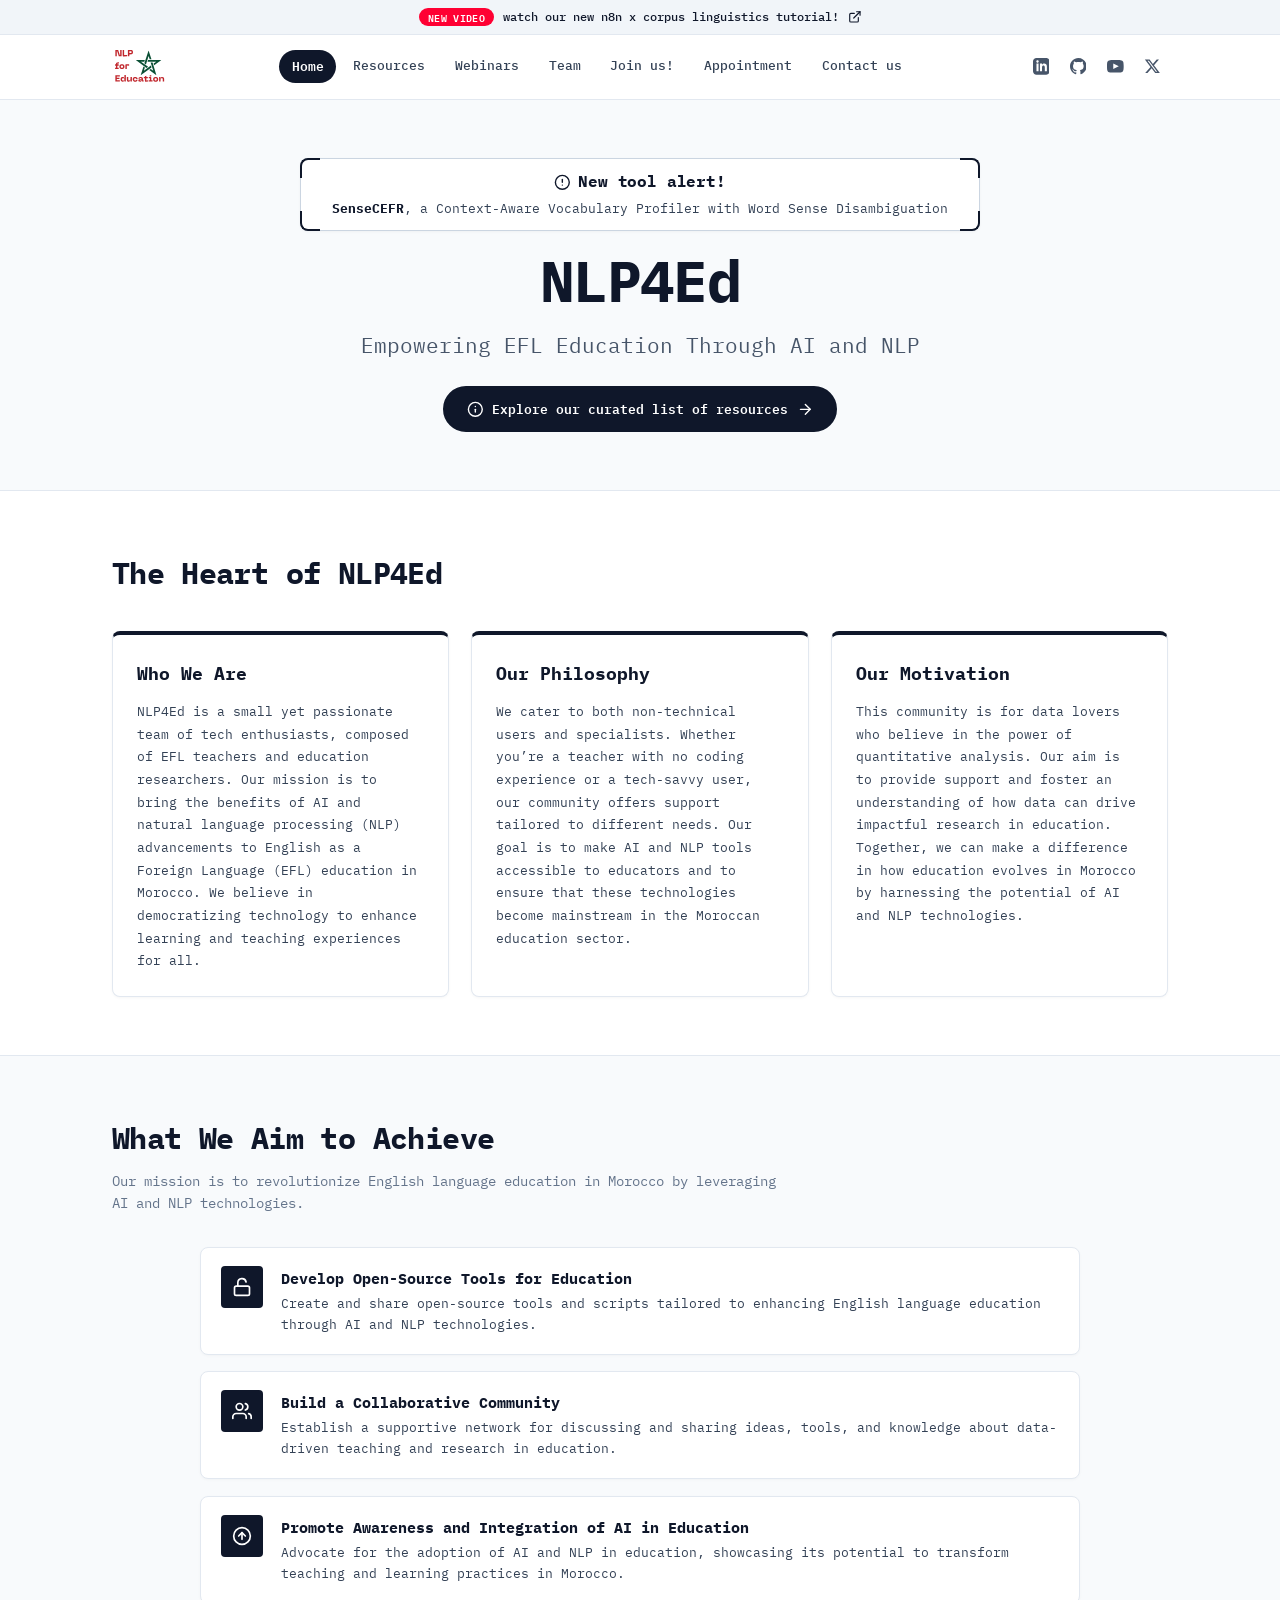
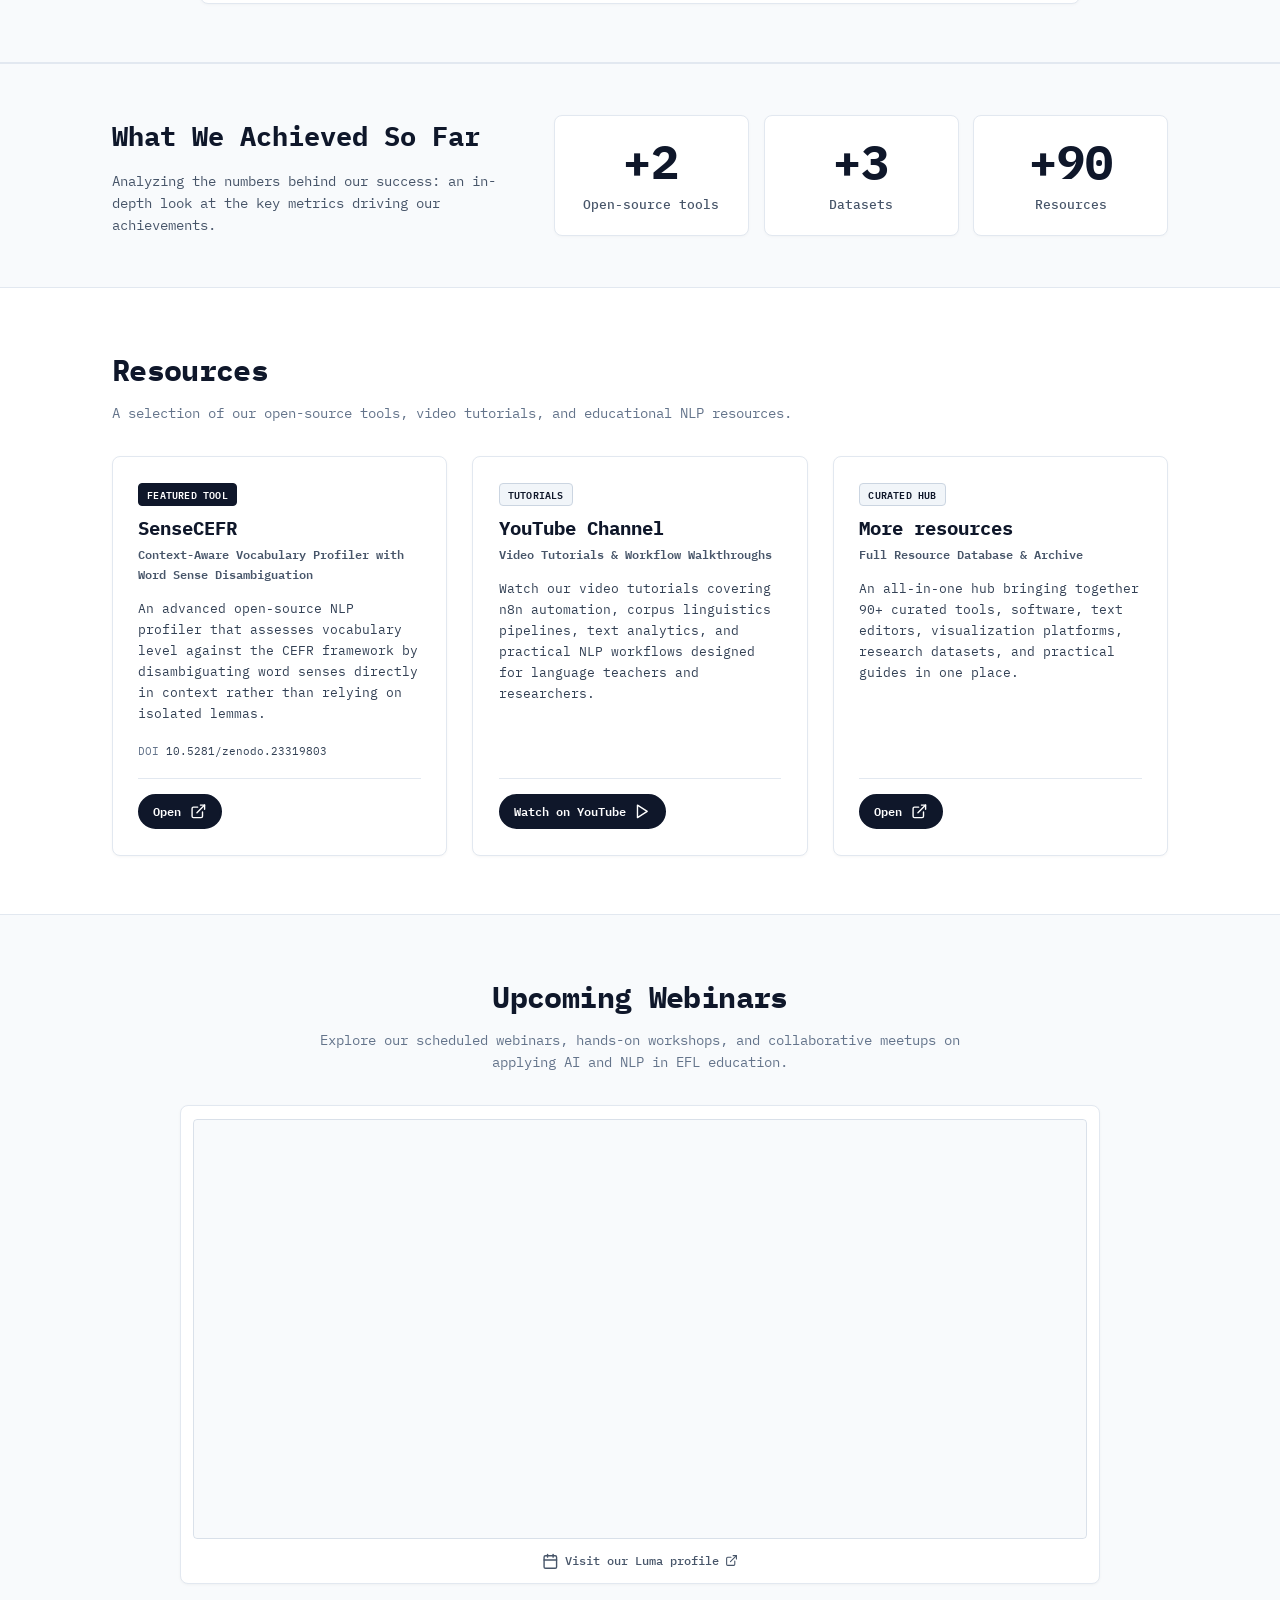
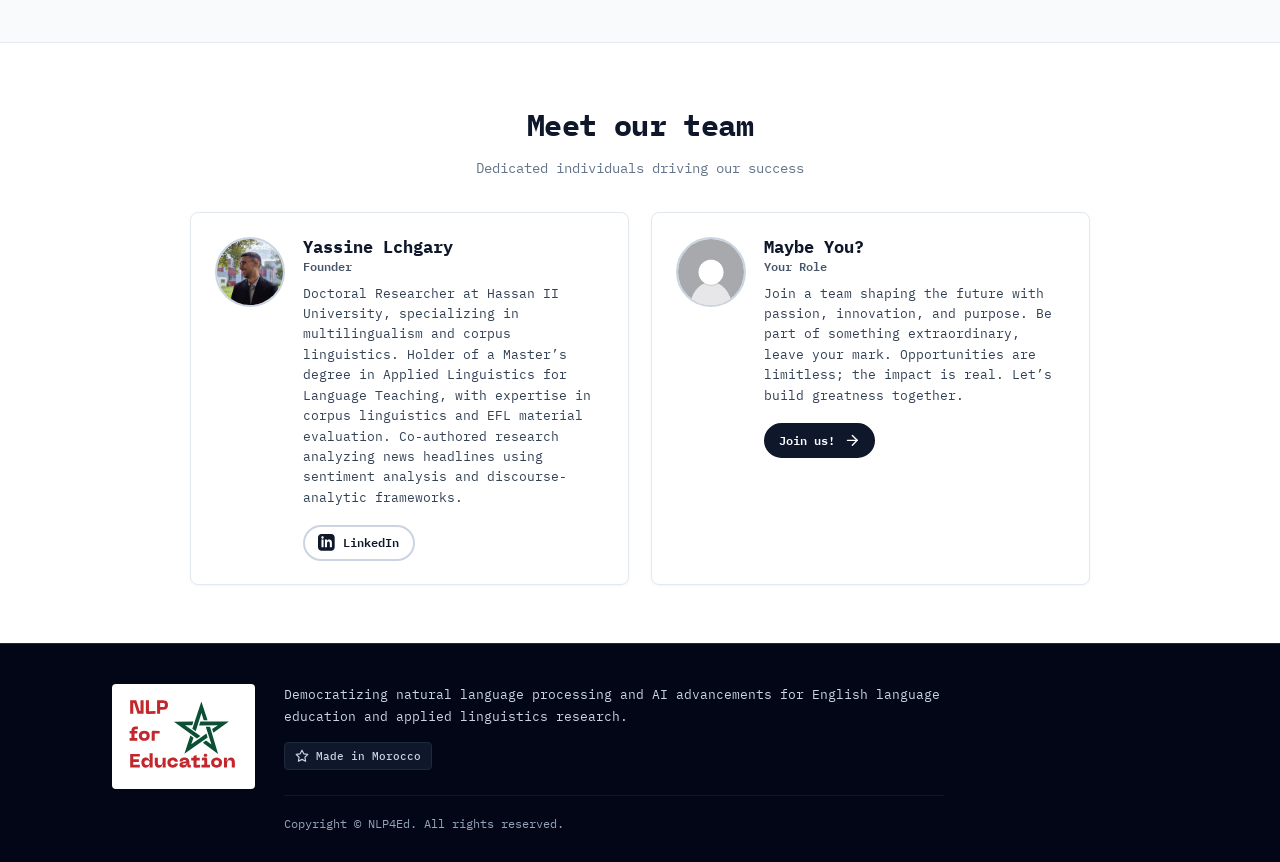
==== index.html @ 318c5c2b "update sensecefr links to custom domain subpath" ====
<!DOCTYPE html>
<html lang="en">
<head>
  <meta charset="UTF-8">
  <meta name="viewport" content="width=device-width, initial-scale=1.0">
  <title>NLP4Ed - Empowering EFL Education Through AI and NLP</title>
  <meta name="description" content="NLP4Ed is a community of tech enthusiasts, EFL teachers, and education researchers bringing AI and NLP advancements to English education in Morocco.">
  <meta name="theme-color" content="#0f2238">

  <!-- og tags -->
  <meta property="og:title" content="NLP4Ed - Empowering EFL Education Through AI and NLP">
  <meta property="og:description" content="Democratizing AI and Natural Language Processing tools for EFL teachers and researchers in Morocco.">
  <meta property="og:type" content="website">
  <meta property="og:image" content="./img/nlp4ed_logo.svg">

  <link rel="icon" type="image/svg+xml" href="./img/nlp4ed_logo.svg">

  <!-- google font: ibm plex mono -->
  <link rel="preconnect" href="https://fonts.googleapis.com">
  <link rel="preconnect" href="https://fonts.gstatic.com" crossorigin>
  <link href="https://fonts.googleapis.com/css2?family=IBM+Plex+Mono:ital,wght@0,300;0,400;0,500;0,600;0,700;1,400;1,700&display=swap" rel="stylesheet">

  <link rel="stylesheet" href="./css/style.css">
</head>
<body>
  <!-- a11y skip link -->
  <a href="#main-content" class="skip-link">Skip to main content</a>

  <!-- top announcement bar -->
  <div id="announcement-banner-container">
    <aside class="announcement-bar" role="region" aria-label="Announcement">
      <div class="container announcement-inner">
        <a href="https://youtu.be/QWANnIgvU74" target="_blank" rel="noopener noreferrer" class="announcement-link">
          <span class="announcement-badge">New Video</span>
          <span>watch our new n8n x corpus linguistics tutorial!</span>
          <svg class="icon announcement-arrow" viewBox="0 0 24 24"><path d="M18 13v6a2 2 0 0 1-2 2H5a2 2 0 0 1-2-2V8a2 2 0 0 1 2-2h6"></path><polyline points="15 3 21 3 21 9"></polyline><line x1="10" y1="14" x2="21" y2="3"></line></svg>
        </a>
      </div>
    </aside>
  </div>

  <!-- navbar -->
  <header class="site-header">
    <div class="container nav-container">
      <a href="#home" class="brand-logo-link" aria-label="NLP4Ed Home">
        <img src="./img/nlp4ed_logo.svg" alt="NLP4Ed Logo" class="brand-logo-img">
      </a>

      <nav aria-label="Main Navigation">
        <ul class="nav-menu">
          <li><a href="#home" class="nav-link active">Home</a></li>
          <li><a href="#resources" class="nav-link">Resources</a></li>
          <li><a href="#webinars" class="nav-link">Webinars</a></li>
          <li><a href="#team" class="nav-link">Team</a></li>
          <li><a href="https://docs.google.com/forms/d/e/1FAIpQLScu2uESxDQe7Fn1Zjr99BI6D62kpIkKspIYXyHVkbW103mKhg/viewform" target="_blank" rel="noopener noreferrer" class="nav-link">Join us!</a></li>
          <li><a href="https://calendly.com/yassine_l/nlp4ed" target="_blank" rel="noopener noreferrer" class="nav-link">Appointment</a></li>
          <li><a href="mailto:nlp4ed@gmail.com" class="nav-link">Contact us</a></li>
        </ul>
      </nav>

      <div class="nav-actions">
        <div class="social-links" aria-label="Social Profiles">
          <a href="https://www.linkedin.com/company/nlp4ed/" target="_blank" rel="noopener noreferrer" class="social-icon-btn" aria-label="LinkedIn">
            <svg class="icon icon-filled" viewBox="0 0 24 24"><path d="M19 0h-14c-2.761 0-5 2.239-5 5v14c0 2.761 2.239 5 5 5h14c2.762 0 5-2.239 5-5v-14c0-2.761-2.238-5-5-5zm-11 19h-3v-11h3v11zm-1.5-12.268c-.966 0-1.75-.79-1.75-1.764s.784-1.764 1.75-1.764 1.75.79 1.75 1.764-.783 1.764-1.75 1.764zm13.5 12.268h-3v-5.604c0-3.368-4-3.113-4 0v5.604h-3v-11h3v1.765c1.396-2.586 7-2.777 7 2.476v6.759z"/></svg>
          </a>
          <a href="https://github.com/NLP4Ed" target="_blank" rel="noopener noreferrer" class="social-icon-btn" aria-label="GitHub">
            <svg class="icon icon-filled" viewBox="0 0 24 24"><path d="M12 0c-6.626 0-12 5.373-12 12 0 5.302 3.438 9.8 8.207 11.387.599.111.793-.261.793-.577v-2.234c-3.338.726-4.033-1.416-4.033-1.416-.546-1.387-1.333-1.756-1.333-1.756-1.089-.745.083-.729.083-.729 1.205.084 1.839 1.237 1.839 1.237 1.07 1.834 2.807 1.304 3.492.997.107-.775.418-1.305.762-1.604-2.665-.305-5.467-1.334-5.467-5.931 0-1.311.469-2.381 1.236-3.221-.124-.303-.535-1.524.117-3.176 0 0 1.008-.322 3.301 1.23.957-.266 1.983-.399 3.003-.404 1.02.005 2.047.138 3.006.404 2.291-1.552 3.297-1.23 3.297-1.23.653 1.653.242 2.874.118 3.176.77.84 1.235 1.911 1.235 3.221 0 4.609-2.807 5.624-5.479 5.921.43.372.823 1.102.823 2.222v3.293c0 .319.192.694.801.576 4.765-1.589 8.199-6.086 8.199-11.386 0-6.627-5.373-12-12-12z"/></svg>
          </a>
          <a href="https://www.youtube.com/@NLP4Ed" target="_blank" rel="noopener noreferrer" class="social-icon-btn" aria-label="YouTube">
            <svg class="icon icon-filled" viewBox="0 0 24 24"><path d="M19.615 3.184c-3.604-.246-11.631-.245-15.23 0-3.897.266-4.356 2.62-4.385 8.816.029 6.185.484 8.549 4.385 8.816 3.6.245 11.626.246 15.23 0 3.897-.266 4.356-2.62 4.385-8.816-.029-6.185-.484-8.549-4.385-8.816zm-10.615 12.816v-8l8 3.993-8 4.007z"/></svg>
          </a>
          <a href="https://x.com/NLP4Ed" target="_blank" rel="noopener noreferrer" class="social-icon-btn" aria-label="X (Twitter)">
            <svg class="icon icon-filled" viewBox="0 0 24 24"><path d="M18.244 2.25h3.308l-7.227 8.26 8.502 11.24H16.17l-5.214-6.817L4.99 21.75H1.68l7.73-8.835L1.254 2.25H8.08l4.713 6.231zm-1.161 17.52h1.833L7.084 4.126H5.117z"/></svg>
          </a>
        </div>

        <button type="button" class="mobile-toggle" aria-expanded="false" aria-label="Toggle navigation menu">
          <svg class="icon" viewBox="0 0 24 24"><line x1="3" y1="12" x2="21" y2="12"></line><line x1="3" y1="6" x2="21" y2="6"></line><line x1="3" y1="18" x2="21" y2="18"></line></svg>
        </button>
      </div>
    </div>
  </header>

  <!-- main page -->
  <main id="main-content">
    <!-- hero section -->
    <section id="home" class="hero-section">
      <div class="container hero-content">
        <a href="https://nlp4ed.com/SenseCEFR/" target="_blank" rel="noopener noreferrer" class="hero-alert">
          <span class="hero-alert-corner corner-tl" aria-hidden="true"></span>
          <span class="hero-alert-corner corner-tr" aria-hidden="true"></span>
          <span class="hero-alert-corner corner-bl" aria-hidden="true"></span>
          <span class="hero-alert-corner corner-br" aria-hidden="true"></span>
          <div class="hero-alert-title">
            <svg class="icon" viewBox="0 0 24 24"><circle cx="12" cy="12" r="10"></circle><line x1="12" y1="8" x2="12" y2="12"></line><line x1="12" y1="16" x2="12.01" y2="16"></line></svg>
            New tool alert!
          </div>
          <p class="hero-alert-desc">
            <span class="hero-alert-link">SenseCEFR</span>, a Context-Aware Vocabulary Profiler with Word Sense Disambiguation
          </p>
        </a>

        <h1 class="hero-title">
          NLP4Ed
        </h1>
        <p class="hero-subtitle">
          Empowering EFL Education Through AI and NLP
        </p>

        <div class="hero-cta-group">
          <a href="https://nlp4ed.notion.site/" target="_blank" rel="noopener noreferrer" class="btn btn-primary hero-btn">
            <svg class="icon btn-icon" viewBox="0 0 24 24"><circle cx="12" cy="12" r="10"></circle><line x1="12" y1="16" x2="12" y2="12"></line><line x1="12" y1="8" x2="12.01" y2="8"></line></svg>
            <span class="btn-text">Explore our curated list of resources</span>
            <svg class="icon btn-icon" viewBox="0 0 24 24"><line x1="5" y1="12" x2="19" y2="12"></line><polyline points="12 5 19 12 12 19"></polyline></svg>
          </a>
        </div>
      </div>
    </section>

    <!-- the heart of nlp4ed -->
    <section class="section">
      <div class="container">
        <header class="section-header">
          <h2 class="section-title">The Heart of NLP4Ed</h2>
        </header>

        <div class="grid-three">
          <article class="heart-card">
            <h3 class="heart-card-title">
              <span class="accent-word">Who</span> We Are
            </h3>
            <p class="heart-card-text">
              NLP4Ed is a small yet passionate team of tech enthusiasts, composed of EFL teachers and education researchers. Our mission is to bring the benefits of AI and natural language processing (NLP) advancements to English as a Foreign Language (EFL) education in Morocco. We believe in democratizing technology to enhance learning and teaching experiences for all.
            </p>
          </article>

          <article class="heart-card">
            <h3 class="heart-card-title">
              <span class="accent-word">Our</span> Philosophy
            </h3>
            <p class="heart-card-text">
              We cater to both non-technical users and specialists. Whether you’re a teacher with no coding experience or a tech-savvy user, our community offers support tailored to different needs. Our goal is to make AI and NLP tools accessible to educators and to ensure that these technologies become mainstream in the Moroccan education sector.
            </p>
          </article>

          <article class="heart-card">
            <h3 class="heart-card-title">
              <span class="accent-word">Our</span> Motivation
            </h3>
            <p class="heart-card-text">
              This community is for data lovers who believe in the power of quantitative analysis. Our aim is to provide support and foster an understanding of how data can drive impactful research in education. Together, we can make a difference in how education evolves in Morocco by harnessing the potential of AI and NLP technologies.
            </p>
          </article>
        </div>
      </div>
    </section>

    <!-- mission pillars -->
    <section class="section section-alt">
      <div class="container">
        <header class="section-header">
          <h2 class="section-title">
            <span class="accent-word">What</span> We Aim to Achieve
          </h2>
          <p class="section-subtitle">
            Our mission is to revolutionize English language education in Morocco by leveraging AI and NLP technologies.
          </p>
        </header>

        <div class="aim-list">
          <div class="aim-item">
            <div class="aim-icon-box" aria-hidden="true">
              <svg viewBox="0 0 24 24" fill="none" stroke="currentColor" stroke-width="2" stroke-linecap="round" stroke-linejoin="round">
                <rect x="3" y="11" width="18" height="11" rx="2" ry="2"></rect>
                <path d="M7 11V7a5 5 0 0 1 9.9-1"></path>
              </svg>
            </div>
            <div class="aim-content">
              <h3 class="aim-title">Develop Open-Source Tools for Education</h3>
              <p class="aim-desc">
                Create and share open-source tools and scripts tailored to enhancing English language education through AI and NLP technologies.
              </p>
            </div>
          </div>

          <div class="aim-item">
            <div class="aim-icon-box" aria-hidden="true">
              <svg viewBox="0 0 24 24" fill="none" stroke="currentColor" stroke-width="2" stroke-linecap="round" stroke-linejoin="round">
                <path d="M17 21v-2a4 4 0 0 0-4-4H5a4 4 0 0 0-4 4v2"></path>
                <circle cx="9" cy="7" r="4"></circle>
                <path d="M23 21v-2a4 4 0 0 0-3-3.87"></path>
                <path d="M16 3.13a4 4 0 0 1 0 7.75"></path>
              </svg>
            </div>
            <div class="aim-content">
              <h3 class="aim-title">Build a Collaborative Community</h3>
              <p class="aim-desc">
                Establish a supportive network for discussing and sharing ideas, tools, and knowledge about data-driven teaching and research in education.
              </p>
            </div>
          </div>

          <div class="aim-item">
            <div class="aim-icon-box" aria-hidden="true">
              <svg viewBox="0 0 24 24" fill="none" stroke="currentColor" stroke-width="2" stroke-linecap="round" stroke-linejoin="round">
                <circle cx="12" cy="12" r="10"></circle>
                <polyline points="16 12 12 8 8 12"></polyline>
                <line x1="12" y1="16" x2="12" y2="8"></line>
              </svg>
            </div>
            <div class="aim-content">
              <h3 class="aim-title">Promote Awareness and Integration of AI in Education</h3>
              <p class="aim-desc">
                Advocate for the adoption of AI and NLP in education, showcasing its potential to transform teaching and learning practices in Morocco.
              </p>
            </div>
          </div>
        </div>
      </div>
    </section>

    <!-- stats counters -->
    <section class="stats-section">
      <div class="container">
        <div class="stats-layout">
          <div>
            <h2 class="stats-intro-title">
              <span class="accent-word">What</span> We Achieved So Far
            </h2>
            <p class="stats-intro-desc">
              Analyzing the numbers behind our success: an in-depth look at the key metrics driving our achievements.
            </p>
          </div>

          <div class="stats-grid">
            <a href="https://nlp4ed.notion.site/" target="_blank" rel="noopener noreferrer" class="stat-box">
              <div class="stat-number">+2</div>
              <div class="stat-label">Open-source tools</div>
            </a>
            <a href="https://nlp4ed.notion.site/" target="_blank" rel="noopener noreferrer" class="stat-box">
              <div class="stat-number">+3</div>
              <div class="stat-label">Datasets</div>
            </a>
            <a href="https://nlp4ed.notion.site/" target="_blank" rel="noopener noreferrer" class="stat-box">
              <div class="stat-number">+90</div>
              <div class="stat-label">Resources</div>
            </a>
          </div>
        </div>
      </div>
    </section>

    <!-- resources section -->
    <section id="resources" class="section">
      <div class="container">
        <header class="section-header">
          <h2 class="section-title">
            <span class="accent-word">Resources</span>
          </h2>
          <p class="section-subtitle">
            A selection of our open-source tools, video tutorials, and educational NLP resources.
          </p>
        </header>

        <div class="resources-grid">
          <!-- sensecefr tool card -->
          <article class="resource-card">
            <div class="resource-card-header">
              <span class="resource-badge resource-badge-featured">Featured Tool</span>
              <h3 class="resource-title">SenseCEFR</h3>
              <p class="resource-tagline">Context-Aware Vocabulary Profiler with Word Sense Disambiguation</p>
            </div>
            <p class="resource-desc">
              An advanced open-source NLP profiler that assesses vocabulary level against the CEFR framework by disambiguating word senses directly in context rather than relying on isolated lemmas.
            </p>
            <div class="resource-doi">
              DOI <a href="https://doi.org/10.5281/zenodo.23319803" target="_blank" rel="noopener noreferrer">10.5281/zenodo.23319803</a>
            </div>
            <div class="resource-actions">
              <a href="https://nlp4ed.com/SenseCEFR/" target="_blank" rel="noopener noreferrer" class="btn btn-sm btn-solid-neutral">
                Open
                <svg class="icon" viewBox="0 0 24 24"><path d="M18 13v6a2 2 0 0 1-2 2H5a2 2 0 0 1-2-2V8a2 2 0 0 1 2-2h6"></path><polyline points="15 3 21 3 21 9"></polyline><line x1="10" y1="14" x2="21" y2="3"></line></svg>
              </a>
            </div>
          </article>

          <!-- youtube channel card -->
          <article class="resource-card">
            <div class="resource-card-header">
              <span class="resource-badge">Tutorials</span>
              <h3 class="resource-title">YouTube Channel</h3>
              <p class="resource-tagline">Video Tutorials & Workflow Walkthroughs</p>
            </div>
            <p class="resource-desc">
              Watch our video tutorials covering n8n automation, corpus linguistics pipelines, text analytics, and practical NLP workflows designed for language teachers and researchers.
            </p>
            <div class="resource-actions">
              <a href="https://www.youtube.com/@NLP4Ed" target="_blank" rel="noopener noreferrer" class="btn btn-sm btn-solid-neutral">
                Watch on YouTube
                <svg class="icon" viewBox="0 0 24 24"><polygon points="5 3 19 12 5 21 5 3"></polygon></svg>
              </a>
            </div>
          </article>

          <!-- curated notion hub card -->
          <article class="resource-card">
            <div class="resource-card-header">
              <span class="resource-badge">Curated Hub</span>
              <h3 class="resource-title">More resources</h3>
              <p class="resource-tagline">Full Resource Database & Archive</p>
            </div>
            <p class="resource-desc">
              An all-in-one hub bringing together 90+ curated tools, software, text editors, visualization platforms, research datasets, and practical guides in one place.
            </p>
            <div class="resource-actions">
              <a href="https://nlp4ed.notion.site/" target="_blank" rel="noopener noreferrer" class="btn btn-sm btn-solid-neutral">
                Open
                <svg class="icon" viewBox="0 0 24 24"><path d="M18 13v6a2 2 0 0 1-2 2H5a2 2 0 0 1-2-2V8a2 2 0 0 1 2-2h6"></path><polyline points="15 3 21 3 21 9"></polyline><line x1="10" y1="14" x2="21" y2="3"></line></svg>
              </a>
            </div>
          </article>
        </div>
      </div>
    </section>

    <!-- luma events embed -->
    <section id="webinars" class="section section-alt">
      <div class="container">
        <header class="section-header text-center">
          <h2 class="section-title">
            <span class="accent-word">Upcoming</span> Webinars
          </h2>
          <p class="section-subtitle">
            Explore our scheduled webinars, hands-on workshops, and collaborative meetups on applying AI and NLP in EFL education.
          </p>
        </header>

        <div class="webinar-wrapper">
          <div class="webinar-iframe-container">
            <iframe 
              src="https://luma.com/embed/calendar/cal-JiwVdjbpsJkcjCV/events?lt=light" 
              width="1000" 
              height="450" 
              frameborder="0" 
              style="border: 1px solid #bfcbda88; border-radius: 4px;" 
              allowfullscreen="" 
              aria-hidden="false" 
              tabindex="0"
              title="NLP4Ed Upcoming Webinars Calendar">
            </iframe>
          </div>
          <div class="webinar-footer-note">
            <a href="https://luma.com/user/nlp4ed" target="_blank" rel="noopener noreferrer" class="webinar-profile-link">
              <svg class="icon" viewBox="0 0 24 24"><rect x="3" y="4" width="18" height="18" rx="2" ry="2"></rect><line x1="16" y1="2" x2="16" y2="6"></line><line x1="8" y1="2" x2="8" y2="6"></line><line x1="3" y1="10" x2="21" y2="10"></line></svg>
              <span>Visit our Luma profile</span>
              <svg class="icon icon-sm" viewBox="0 0 24 24"><path d="M18 13v6a2 2 0 0 1-2 2H5a2 2 0 0 1-2-2V8a2 2 0 0 1 2-2h6"></path><polyline points="15 3 21 3 21 9"></polyline><line x1="10" y1="14" x2="21" y2="3"></line></svg>
            </a>
          </div>
        </div>
      </div>
    </section>

    <!-- team section -->
    <section id="team" class="section">
      <div class="container">
        <header class="section-header text-center">
          <h2 class="section-title">
            <span class="accent-word">Meet</span> our team
          </h2>
          <p class="section-subtitle">
            Dedicated individuals driving our success
          </p>
        </header>

        <div class="team-grid">
          <article class="team-card">
            <div class="team-avatar-wrapper">
              <img src="./img/team/yassine-lchgary.png" alt="Yassine Lchgary" class="team-avatar">
            </div>
            <div class="team-info">
              <h3 class="team-name">Yassine Lchgary</h3>
              <p class="team-role">Founder</p>
              <p class="team-bio">
                Doctoral Researcher at Hassan II University, specializing in multilingualism and corpus linguistics. Holder of a Master’s degree in Applied Linguistics for Language Teaching, with expertise in corpus linguistics and EFL material evaluation. Co-authored research analyzing news headlines using sentiment analysis and discourse-analytic frameworks.
              </p>
              <a href="https://www.linkedin.com/in/yassine-lchgary/" target="_blank" rel="noopener noreferrer" class="btn btn-outline-neutral btn-sm">
                <svg class="icon icon-filled" viewBox="0 0 24 24"><path d="M19 0h-14c-2.761 0-5 2.239-5 5v14c0 2.761 2.239 5 5 5h14c2.762 0 5-2.239 5-5v-14c0-2.761-2.238-5-5-5zm-11 19h-3v-11h3v11zm-1.5-12.268c-.966 0-1.75-.79-1.75-1.764s.784-1.764 1.75-1.764 1.75.79 1.75 1.764-.783 1.764-1.75 1.764zm13.5 12.268h-3v-5.604c0-3.368-4-3.113-4 0v5.604h-3v-11h3v1.765c1.396-2.586 7-2.777 7 2.476v6.759z"/></svg>
                LinkedIn
              </a>
            </div>
          </article>

          <article class="team-card">
            <div class="team-avatar-wrapper">
              <img src="./img/team/placeholder-avatar.png" alt="Maybe You? Avatar" class="team-avatar">
            </div>
            <div class="team-info">
              <h3 class="team-name">Maybe You?</h3>
              <p class="team-role">Your Role</p>
              <p class="team-bio">
                Join a team shaping the future with passion, innovation, and purpose. Be part of something extraordinary, leave your mark. Opportunities are limitless; the impact is real. Let’s build greatness together.
              </p>
              <a href="https://docs.google.com/forms/d/e/1FAIpQLScu2uESxDQe7Fn1Zjr99BI6D62kpIkKspIYXyHVkbW103mKhg/viewform" target="_blank" rel="noopener noreferrer" class="btn btn-solid-neutral btn-sm">
                Join us!
                <svg class="icon" viewBox="0 0 24 24"><line x1="5" y1="12" x2="19" y2="12"></line><polyline points="12 5 19 12 12 19"></polyline></svg>
              </a>
            </div>
          </article>
        </div>
      </div>
    </section>
  </main>

  <!-- footer -->
  <footer class="site-footer">
    <div class="container">
      <div class="footer-layout">
        <div class="footer-logo-col">
          <a href="#home" class="footer-logo-link" aria-label="NLP4Ed Home">
            <img src="./img/nlp4ed_logo.svg" alt="NLP4Ed Logo" class="footer-logo-img">
          </a>
        </div>

        <div class="footer-main-col">
          <p class="footer-tagline">
            Democratizing natural language processing and AI advancements for English language education and applied linguistics research.
          </p>

          <div class="country-badge">
            <svg class="icon" style="width: 14px; height: 14px;" viewBox="0 0 24 24"><polygon points="12 2 15.09 8.26 22 9.27 17 14.14 18.18 21.02 12 17.77 5.82 21.02 7 14.14 2 9.27 8.91 8.26 12 2"></polygon></svg>
            <span>Made in Morocco</span>
          </div>

          <div class="footer-divider"></div>

          <div class="footer-copyright">
            Copyright &copy; NLP4Ed. All rights reserved.
          </div>
        </div>
      </div>
    </div>
  </footer>

  <script src="./js/config.js"></script>
  <script src="./js/main.js"></script>
</body>
</html>
---- css/style.css ----
/*
 * stylesheet: nlp4ed portal
 * palette: clean slate mono
 */

:root {
  /* slate neutrals */
  --slate-950: #020617;
  --slate-900: #0f172a;
  --slate-800: #1e293b;
  --slate-700: #334155;
  --slate-600: #475569;
  --slate-500: #64748b;
  --slate-400: #94a3b8;
  --slate-300: #cbd5e1;
  --slate-200: #e2e8f0;
  --slate-100: #f1f5f9;
  --slate-50:  #f8fafc;

  /* semantic tokens */
  --color-primary: #0f172a;
  --color-primary-dark: #020617;
  --color-primary-hover: #1e293b;
  --color-accent: #0f172a;
  --color-accent-word: #0f172a;
  --color-accent-underline: #64748b;

  /* surface & text */
  --color-bg: #ffffff;
  --color-surface: #f8fafc;
  --color-surface-card: #ffffff;
  --color-border: #e2e8f0;
  --color-border-card: #e2e8f0;
  --color-text: #0f172a;
  --color-text-body: #334155;
  --color-text-muted: #64748b;
  --color-white: #ffffff;

  /* typography */
  --font-mono: 'IBM Plex Mono', 'SFMono-Regular', Consolas, 'Liberation Mono', Menlo, Courier, monospace;

  /* dimensions */
  --container-max: 1100px;
  --nav-height: 64px;
  --radius-sm: 4px;
  --radius-md: 8px;
  --radius-lg: 12px;
  --radius-full: 9999px;

  /* transitions */
  --transition-fast: 150ms ease;
  --transition-base: 250ms ease;
}

/* reset */
*, *::before, *::after {
  box-sizing: border-box;
  margin: 0;
  padding: 0;
}

html {
  font-size: 14.5px;
  scroll-behavior: smooth;
  scroll-padding-top: calc(var(--nav-height) + 30px);
}

body {
  font-family: var(--font-mono);
  background-color: var(--color-bg);
  color: var(--color-text-body);
  line-height: 1.6;
  font-size: 0.95rem;
  -webkit-font-smoothing: antialiased;
  -moz-osx-font-smoothing: grayscale;
}

img, svg {
  display: block;
  max-width: 100%;
}

a {
  color: var(--slate-900);
  text-decoration: none;
  transition: color var(--transition-fast);
}

a:hover {
  color: var(--slate-600);
  text-decoration: none;
}

button {
  font-family: inherit;
  cursor: pointer;
  border: none;
  background: none;
}

/* a11y skip link */
.skip-link {
  position: absolute;
  top: -100px;
  left: 1rem;
  background: var(--slate-900);
  color: var(--color-white);
  padding: 0.75rem 1.25rem;
  z-index: 9999;
  border-radius: var(--radius-sm);
  transition: top var(--transition-fast);
  font-weight: 600;
}

.skip-link:focus {
  top: 1rem;
}

:focus-visible {
  outline: 2px solid var(--slate-900);
  outline-offset: 3px;
}

/* layout container */
.container {
  width: 100%;
  max-width: var(--container-max);
  margin-left: auto;
  margin-right: auto;
  padding-left: 1.5rem;
  padding-right: 1.5rem;
}

/* bold accent on first words */
.accent-word {
  color: var(--slate-900);
  text-decoration: none;
  display: inline-block;
}

/* svg icon primitives */
.icon {
  width: 1.15rem;
  height: 1.15rem;
  fill: none;
  stroke: currentColor;
  stroke-width: 2;
  stroke-linecap: round;
  stroke-linejoin: round;
  flex-shrink: 0;
  display: inline-block;
  vertical-align: middle;
}

.icon-filled {
  fill: currentColor;
  stroke: none;
}

/* top announcement bar */
.announcement-bar {
  background-color: var(--slate-100);
  color: var(--slate-900);
  padding: 0.5rem 1rem;
  font-size: 0.82rem;
  border-bottom: 1px solid var(--slate-200);
  position: relative;
  z-index: 100;
}

.announcement-inner {
  display: flex;
  align-items: center;
  justify-content: center;
  gap: 0.75rem;
  text-align: center;
  flex-wrap: wrap;
}

.announcement-badge {
  background-color: #FF0033;
  color: var(--color-white);
  padding: 0.2rem 0.65rem;
  border-radius: var(--radius-full);
  font-size: 0.72rem;
  font-weight: 600;
  letter-spacing: 0.03em;
  text-transform: uppercase;
  display: inline-flex;
  align-items: center;
  justify-content: center;
  line-height: 1.2;
  vertical-align: middle;
}

.announcement-link {
  color: var(--slate-900);
  text-decoration: none;
  font-weight: 500;
  display: inline-flex;
  align-items: center;
  gap: 0.6rem;
  transition: color var(--transition-fast);
}

.announcement-link:hover {
  color: var(--slate-600);
  text-decoration: none;
}

.announcement-arrow {
  width: 0.95rem;
  height: 0.95rem;
  stroke: currentColor;
  transition: transform var(--transition-fast);
}

.announcement-link:hover .announcement-arrow {
  transform: translateX(2px);
}

/* navbar */
.site-header {
  background-color: var(--color-white);
  border-bottom: 1px solid var(--color-border);
  position: sticky;
  top: 0;
  z-index: 90;
}

.nav-container {
  display: flex;
  align-items: center;
  justify-content: space-between;
  height: var(--nav-height);
  gap: 1.5rem;
}

.brand-logo-link {
  display: flex;
  align-items: center;
  text-decoration: none;
}

.brand-logo-img {
  height: 42px;
  width: auto;
  object-fit: contain;
}

.nav-menu {
  display: flex;
  align-items: center;
  list-style: none;
  gap: 0.35rem;
}

.nav-link {
  display: inline-block;
  padding: 0.45rem 0.85rem;
  color: var(--color-text-body);
  font-weight: 500;
  font-size: 0.88rem;
  border-radius: var(--radius-full);
  transition: all var(--transition-fast);
  white-space: nowrap;
}

.nav-link:hover {
  color: var(--slate-900);
  background-color: var(--slate-100);
}

.nav-link.active {
  background-color: var(--slate-900);
  color: var(--color-white);
  font-weight: 600;
}

.nav-actions {
  display: flex;
  align-items: center;
  gap: 0.65rem;
}

.social-links {
  display: flex;
  align-items: center;
  gap: 0.35rem;
}

.social-icon-btn {
  display: inline-flex;
  align-items: center;
  justify-content: center;
  width: 32px;
  height: 32px;
  border-radius: var(--radius-full);
  color: var(--slate-600);
  background-color: transparent;
  transition: all var(--transition-fast);
}

.social-icon-btn:hover {
  color: var(--slate-950);
  background-color: var(--slate-100);
}

.mobile-toggle {
  display: none;
  padding: 0.5rem;
  border-radius: var(--radius-sm);
  color: var(--color-text);
}

.mobile-toggle:hover {
  background-color: var(--slate-100);
}

/* hero section */
.hero-section {
  background-color: var(--slate-50);
  color: var(--slate-900);
  padding: clamp(2.25rem, 5vw, 4rem) 0;
  border-bottom: 1px solid var(--slate-200);
  position: relative;
}

.hero-content {
  max-width: 820px;
  margin: 0 auto;
  text-align: center;
  display: flex;
  flex-direction: column;
  align-items: center;
  gap: 1.25rem;
}

.hero-alert {
  position: relative;
  display: block;
  text-decoration: none;
  background-color: var(--color-white);
  color: var(--color-text);
  border: 1px solid var(--slate-300);
  border-radius: var(--radius-md);
  padding: 0.75rem 1.25rem;
  width: 100%;
  max-width: 680px;
  text-align: center;
  box-shadow: 0 1px 3px rgba(0, 0, 0, 0.04);
  cursor: pointer;
}

.hero-alert:hover {
  text-decoration: none;
  color: var(--color-text);
  border-color: var(--slate-400);
}

/* corner pulse on alert */
.hero-alert-corner {
  position: absolute;
  width: 20px;
  height: 20px;
  pointer-events: none;
  animation: cornerBlinkFade 3s ease-in-out infinite;
}

.hero-alert-corner.corner-tl {
  top: -1px;
  left: -1px;
  border-top: 2px solid var(--slate-900);
  border-left: 2px solid var(--slate-900);
  border-top-left-radius: var(--radius-md);
}

.hero-alert-corner.corner-tr {
  top: -1px;
  right: -1px;
  border-top: 2px solid var(--slate-900);
  border-right: 2px solid var(--slate-900);
  border-top-right-radius: var(--radius-md);
}

.hero-alert-corner.corner-bl {
  bottom: -1px;
  left: -1px;
  border-bottom: 2px solid var(--slate-900);
  border-left: 2px solid var(--slate-900);
  border-bottom-left-radius: var(--radius-md);
}

.hero-alert-corner.corner-br {
  bottom: -1px;
  right: -1px;
  border-bottom: 2px solid var(--slate-900);
  border-right: 2px solid var(--slate-900);
  border-bottom-right-radius: var(--radius-md);
}

@keyframes cornerBlinkFade {
  0%, 100% {
    opacity: 0.15;
    filter: drop-shadow(0 0 1px rgba(15, 23, 42, 0.1));
  }
  50% {
    opacity: 0.95;
    filter: drop-shadow(0 0 4px rgba(15, 23, 42, 0.35));
  }
}

.hero-alert-title {
  font-size: 1.1rem;
  font-weight: 700;
  color: var(--slate-900);
  margin-bottom: 0.25rem;
  letter-spacing: -0.01em;
  display: flex;
  align-items: center;
  justify-content: center;
  gap: 0.5rem;
}

.hero-alert-desc {
  font-size: 0.88rem;
  color: var(--color-text-body);
}

.hero-alert-link {
  color: var(--slate-900);
  font-weight: 700;
  text-decoration: none;
}

.hero-alert-link:hover {
  color: var(--slate-700);
  text-decoration: none;
}

.hero-title {
  font-size: clamp(2.5rem, 5vw, 4rem);
  font-weight: 700;
  letter-spacing: -0.03em;
  line-height: 1.1;
  color: var(--slate-900);
}

.hero-subtitle {
  font-size: clamp(1.1rem, 2.5vw, 1.45rem);
  font-weight: 400;
  color: var(--slate-600);
  max-width: 720px;
  line-height: 1.4;
}

.hero-cta-group {
  display: flex;
  gap: 1rem;
  flex-wrap: wrap;
  justify-content: center;
  margin-top: 0.5rem;
}

/* buttons */
.btn {
  display: inline-flex;
  align-items: center;
  justify-content: center;
  gap: 0.6rem;
  padding: 0.75rem 1.5rem;
  font-weight: 600;
  font-size: 0.9rem;
  border-radius: var(--radius-full);
  transition: all var(--transition-fast);
  cursor: pointer;
  white-space: nowrap;
  max-width: 100%;
}

.hero-btn {
  max-width: 100%;
}

.hero-btn .btn-text {
  display: inline-block;
}

.hero-btn .btn-icon {
  flex-shrink: 0;
}

.btn-primary {
  background-color: var(--slate-900);
  color: var(--color-white);
  border: 2px solid var(--slate-900);
}

.btn-primary:hover {
  background-color: var(--slate-800);
  border-color: var(--slate-800);
  color: var(--color-white);
}

.btn-solid-neutral {
  background-color: var(--slate-900);
  color: var(--color-white);
  border: 2px solid var(--slate-900);
}

.btn-solid-neutral:hover {
  background-color: var(--slate-800);
  border-color: var(--slate-800);
}

.btn-outline-neutral {
  background-color: transparent;
  color: var(--slate-900);
  border: 2px solid var(--slate-300);
}

.btn-outline-neutral:hover {
  background-color: var(--slate-900);
  border-color: var(--slate-900);
  color: var(--color-white);
}

.btn-sm {
  padding: 0.45rem 0.9rem;
  font-size: 0.8rem;
}

/* shared section styles */
.section {
  padding: clamp(2.5rem, 5vw, 4rem) 0;
}

.section-alt {
  background-color: var(--color-surface);
  border-top: 1px solid var(--color-border);
  border-bottom: 1px solid var(--color-border);
}

.section-header {
  margin-bottom: 2.25rem;
}

.section-header.text-center {
  text-align: center;
}

.section-title {
  font-size: clamp(1.6rem, 3vw, 2.1rem);
  font-weight: 700;
  color: var(--color-text);
  letter-spacing: -0.02em;
  margin-bottom: 0.5rem;
}

.section-subtitle {
  font-size: 0.95rem;
  color: var(--color-text-muted);
  max-width: 680px;
}

.section-header.text-center .section-subtitle {
  margin-left: auto;
  margin-right: auto;
}

/* heart section */
.grid-three {
  display: grid;
  grid-template-columns: repeat(auto-fit, minmax(280px, 1fr));
  gap: 1.5rem;
}

.heart-card {
  background-color: var(--color-surface-card);
  border: 1px solid var(--color-border);
  border-top: 4px solid var(--slate-900);
  border-radius: var(--radius-md);
  padding: 1.65rem;
  display: flex;
  flex-direction: column;
  gap: 0.85rem;
  box-shadow: 0 1px 3px rgba(0, 0, 0, 0.04);
  transition: transform var(--transition-fast), border-color var(--transition-fast);
}

.heart-card:hover {
  transform: translateY(-2px);
  border-color: var(--slate-400);
}

.heart-card-title {
  font-size: 1.25rem;
  font-weight: 700;
  color: var(--color-text);
}

.heart-card-text {
  font-size: 0.92rem;
  color: var(--color-text-body);
  line-height: 1.7;
}

/* mission items */
.aim-list {
  display: flex;
  flex-direction: column;
  gap: 1.15rem;
  max-width: 880px;
  margin: 0 auto;
}

.aim-item {
  display: flex;
  align-items: flex-start;
  gap: 1.25rem;
  background-color: var(--color-white);
  border: 1px solid var(--color-border);
  border-radius: var(--radius-md);
  padding: 1.25rem 1.35rem;
  box-shadow: 0 1px 3px rgba(0, 0, 0, 0.03);
  transition: border-color var(--transition-fast);
}

.aim-item:hover {
  border-color: var(--slate-400);
}

.aim-icon-box {
  width: 42px;
  height: 42px;
  border-radius: var(--radius-sm);
  background-color: var(--slate-900);
  color: var(--color-white);
  display: flex;
  align-items: center;
  justify-content: center;
  flex-shrink: 0;
}

.aim-icon-box svg {
  width: 20px;
  height: 20px;
}

.aim-content {
  flex: 1;
}

.aim-title {
  font-size: 1.05rem;
  font-weight: 700;
  color: var(--color-text);
  margin-bottom: 0.25rem;
}

.aim-desc {
  font-size: 0.9rem;
  color: var(--color-text-body);
  line-height: 1.6;
}

/* stats counters */
.stats-section {
  background-color: var(--slate-50);
  color: var(--slate-900);
  padding: clamp(2.25rem, 4vw, 3.5rem) 0;
  border-top: 1px solid var(--slate-200);
  border-bottom: 1px solid var(--slate-200);
}

.stats-layout {
  display: grid;
  grid-template-columns: 1fr 1.5fr;
  gap: 2.25rem;
  align-items: center;
}

.stats-intro-title {
  font-size: 1.85rem;
  font-weight: 700;
  color: var(--slate-900);
  margin-bottom: 0.85rem;
}

.stats-intro-title .accent-word {
  color: var(--slate-900);
  text-decoration: none;
}

.stats-intro-desc {
  font-size: 0.95rem;
  color: var(--slate-600);
  line-height: 1.6;
}

.stats-grid {
  display: grid;
  grid-template-columns: repeat(3, 1fr);
  gap: 1rem;
}

.stat-box {
  display: block;
  text-decoration: none;
  background-color: var(--color-white);
  border: 1px solid var(--slate-200);
  border-radius: var(--radius-md);
  padding: 1.35rem 0.85rem;
  text-align: center;
  box-shadow: 0 1px 3px rgba(0, 0, 0, 0.03);
  transition: transform var(--transition-fast), border-color var(--transition-fast);
  color: inherit;
  cursor: pointer;
}

.stat-box:hover {
  border-color: var(--slate-400);
  transform: translateY(-2px);
  color: inherit;
}

.stat-number {
  font-size: clamp(2.25rem, 4vw, 3.25rem);
  font-weight: 700;
  color: var(--slate-900);
  line-height: 1.1;
  margin-bottom: 0.5rem;
}

.stat-label {
  font-size: 0.88rem;
  color: var(--slate-600);
  font-weight: 500;
}

/* resources section */
.resources-grid {
  display: grid;
  grid-template-columns: repeat(auto-fit, minmax(300px, 1fr));
  gap: 1.75rem;
}

.resource-card {
  background-color: var(--color-surface-card);
  border: 1px solid var(--color-border);
  border-radius: var(--radius-md);
  padding: 1.75rem;
  display: flex;
  flex-direction: column;
  justify-content: space-between;
  box-shadow: 0 1px 3px rgba(0, 0, 0, 0.04);
  transition: transform var(--transition-fast), border-color var(--transition-fast), box-shadow var(--transition-fast);
}

.resource-card:hover {
  transform: translateY(-3px);
  border-color: var(--slate-400);
  box-shadow: 0 6px 14px rgba(0, 0, 0, 0.06);
}

.resource-card-header {
  margin-bottom: 1rem;
}

.resource-badge {
  display: inline-flex;
  align-items: center;
  padding: 0.15rem 0.55rem;
  font-size: 0.72rem;
  font-weight: 600;
  border-radius: var(--radius-sm);
  text-transform: uppercase;
  letter-spacing: 0.02em;
  margin-bottom: 0.75rem;
  background-color: var(--slate-100);
  color: var(--slate-900);
  border: 1px solid var(--slate-300);
  width: fit-content;
}

.resource-badge-featured {
  background-color: var(--slate-900);
  color: var(--color-white);
  border-color: var(--slate-900);
}

.resource-title {
  font-size: 1.3rem;
  font-weight: 700;
  color: var(--color-text);
  line-height: 1.25;
}

.resource-tagline {
  font-size: 0.85rem;
  color: var(--slate-600);
  font-weight: 600;
  margin-top: 0.35rem;
}

.resource-desc {
  font-size: 0.9rem;
  color: var(--color-text-body);
  line-height: 1.6;
  margin-bottom: 1.25rem;
  flex: 1;
}

.resource-doi {
  font-size: 0.76rem;
  color: var(--slate-500);
  margin-bottom: 1.25rem;
  word-break: break-all;
}

.resource-doi a {
  color: var(--slate-700);
  text-decoration: none;
}

.resource-doi a:hover {
  color: var(--slate-950);
  text-decoration: none;
}

.resource-actions {
  display: flex;
  align-items: center;
  gap: 0.65rem;
  flex-wrap: wrap;
  padding-top: 1rem;
  border-top: 1px solid var(--color-border);
}

/* webinar wrapper */
.webinar-wrapper {
  background-color: var(--color-white);
  border: 1px solid var(--color-border);
  border-radius: var(--radius-md);
  padding: 0.85rem;
  box-shadow: 0 1px 3px rgba(0, 0, 0, 0.04);
  max-width: 920px;
  margin: 0 auto;
}

.webinar-iframe-container {
  width: 100%;
  position: relative;
  overflow: hidden;
  border-radius: var(--radius-sm);
  background-color: #f8fafc;
}

.webinar-iframe-container iframe {
  width: 100%;
  height: 420px;
  border: 1px solid #bfcbda88;
  border-radius: 4px;
  display: block;
}

.webinar-footer-note {
  margin-top: 0.85rem;
  font-size: 0.85rem;
  color: var(--color-text-muted);
  text-align: center;
  display: flex;
  align-items: center;
  justify-content: center;
  gap: 0.5rem;
}

.webinar-profile-link {
  display: inline-flex;
  align-items: center;
  gap: 0.45rem;
  color: var(--slate-600);
  text-decoration: none;
  font-weight: 500;
  transition: color var(--transition-fast);
}

.webinar-profile-link:hover {
  color: var(--slate-900);
  text-decoration: none;
}

.icon-sm {
  width: 0.9rem;
  height: 0.9rem;
}

/* team cards */
.team-grid {
  display: grid;
  grid-template-columns: repeat(auto-fit, minmax(300px, 1fr));
  gap: 1.5rem;
  max-width: 900px;
  margin: 0 auto;
}

.team-card {
  background-color: var(--color-white);
  border: 1px solid var(--color-border);
  border-radius: var(--radius-md);
  padding: 1.65rem;
  display: flex;
  gap: 1.25rem;
  align-items: flex-start;
  box-shadow: 0 1px 3px rgba(0, 0, 0, 0.04);
  transition: border-color var(--transition-fast);
}

.team-card:hover {
  border-color: var(--slate-400);
}

.team-avatar-wrapper {
  width: 70px;
  height: 70px;
  border-radius: var(--radius-full);
  overflow: hidden;
  flex-shrink: 0;
  border: 2px solid var(--slate-300);
  background-color: var(--slate-100);
  display: flex;
  align-items: center;
  justify-content: center;
}

.team-avatar {
  width: 100%;
  height: 100%;
  object-fit: cover;
}

.team-info {
  flex: 1;
}

.team-name {
  font-size: 1.15rem;
  font-weight: 700;
  color: var(--color-text);
  line-height: 1.2;
}

.team-role {
  font-size: 0.85rem;
  color: var(--slate-600);
  font-weight: 600;
  margin-bottom: 0.5rem;
}

.team-bio {
  font-size: 0.88rem;
  color: var(--color-text-body);
  line-height: 1.6;
  margin-bottom: 1.15rem;
}

/* footer */
.site-footer {
  background-color: var(--slate-950);
  color: var(--color-white);
  border-top: 1px solid var(--slate-800);
  padding: 2.75rem 0 2rem;
  font-size: 0.85rem;
}

.footer-layout {
  display: flex;
  align-items: flex-start;
  gap: 2rem;
}

.footer-logo-col {
  flex-shrink: 0;
}

.footer-logo-link {
  display: inline-flex;
  align-items: center;
  justify-content: center;
  background-color: var(--color-white);
  padding: 0.55rem 0.8rem;
  border-radius: var(--radius-sm);
  transition: transform var(--transition-fast);
}

.footer-logo-link:hover {
  transform: translateY(-2px);
}

.footer-logo-img {
  width: 120px;
  height: auto;
  display: block;
}

.footer-main-col {
  flex: 1;
  max-width: 660px;
}

.footer-tagline {
  color: var(--slate-300);
  font-size: 0.9rem;
  line-height: 1.65;
  margin-bottom: 1rem;
}

.country-badge {
  display: inline-flex;
  align-items: center;
  gap: 0.45rem;
  background-color: var(--slate-900);
  color: var(--slate-300);
  border: 1px solid var(--slate-800);
  padding: 0.28rem 0.7rem;
  border-radius: var(--radius-sm);
  font-size: 0.78rem;
  font-weight: 500;
  width: fit-content;
}

.footer-divider {
  margin-top: 1.75rem;
  margin-bottom: 1.25rem;
  border-top: 1px solid var(--slate-900);
  width: 100%;
}

.footer-copyright {
  color: var(--slate-400);
  font-size: 0.8rem;
}

@media (max-width: 640px) {
  .footer-layout {
    flex-direction: column;
    gap: 1.5rem;
  }
}

/* responsive breakpoints */
@media (max-width: 992px) {
  .site-header {
    position: sticky;
    top: 0;
  }

  .nav-container {
    height: 64px;
  }

  .brand-logo-img {
    height: 40px;
  }

  .nav-actions .social-links {
    display: none;
  }

  .nav-menu {
    display: none;
    position: absolute;
    top: 64px;
    left: 0;
    right: 0;
    background-color: var(--color-white);
    border-bottom: 2px solid var(--slate-900);
    flex-direction: column;
    padding: 1.25rem 1.5rem;
    gap: 0.5rem;
    box-shadow: 0 12px 24px rgba(0, 0, 0, 0.12);
  }

  .nav-menu.open {
    display: flex;
  }

  .nav-menu li {
    width: 100%;
  }

  .nav-link {
    width: 100%;
    text-align: left;
    padding: 0.65rem 1rem;
    border-radius: var(--radius-sm);
    font-size: 0.95rem;
    border-bottom: 1px solid #f1f5f9;
  }

  .nav-link:hover {
    background-color: var(--slate-100);
  }

  .nav-link.active {
    background-color: var(--slate-900);
    color: var(--color-white);
    font-weight: 600;
  }

  .mobile-toggle {
    display: inline-flex;
    align-items: center;
    justify-content: center;
  }

  .stats-layout {
    grid-template-columns: 1fr;
    gap: 2rem;
  }
}

@media (max-width: 640px) {
  .container {
    padding-left: 1rem;
    padding-right: 1rem;
  }

  .hero-cta-group {
    flex-direction: column;
    width: 100%;
    align-items: center;
  }

  .hero-cta-group .btn {
    width: 100%;
    max-width: 100%;
    white-space: normal;
    text-align: center;
    font-size: clamp(0.72rem, 3.2vw, 0.82rem);
    padding: 0.65rem 0.85rem;
    gap: 0.45rem;
    line-height: 1.35;
  }

  .hero-cta-group .btn .icon {
    width: 0.95rem;
    height: 0.95rem;
    flex-shrink: 0;
  }

  .stats-grid {
    grid-template-columns: 1fr;
    gap: 1rem;
  }

  .team-card {
    flex-direction: column;
    align-items: center;
    text-align: center;
  }

  .aim-item {
    flex-direction: column;
    gap: 1rem;
  }
}

@media (max-width: 420px) {
  .hero-cta-group .btn {
    font-size: 0.72rem;
    padding: 0.6rem 0.65rem;
    gap: 0.35rem;
  }

  .hero-cta-group .btn .icon {
    width: 0.9rem;
    height: 0.9rem;
  }
}
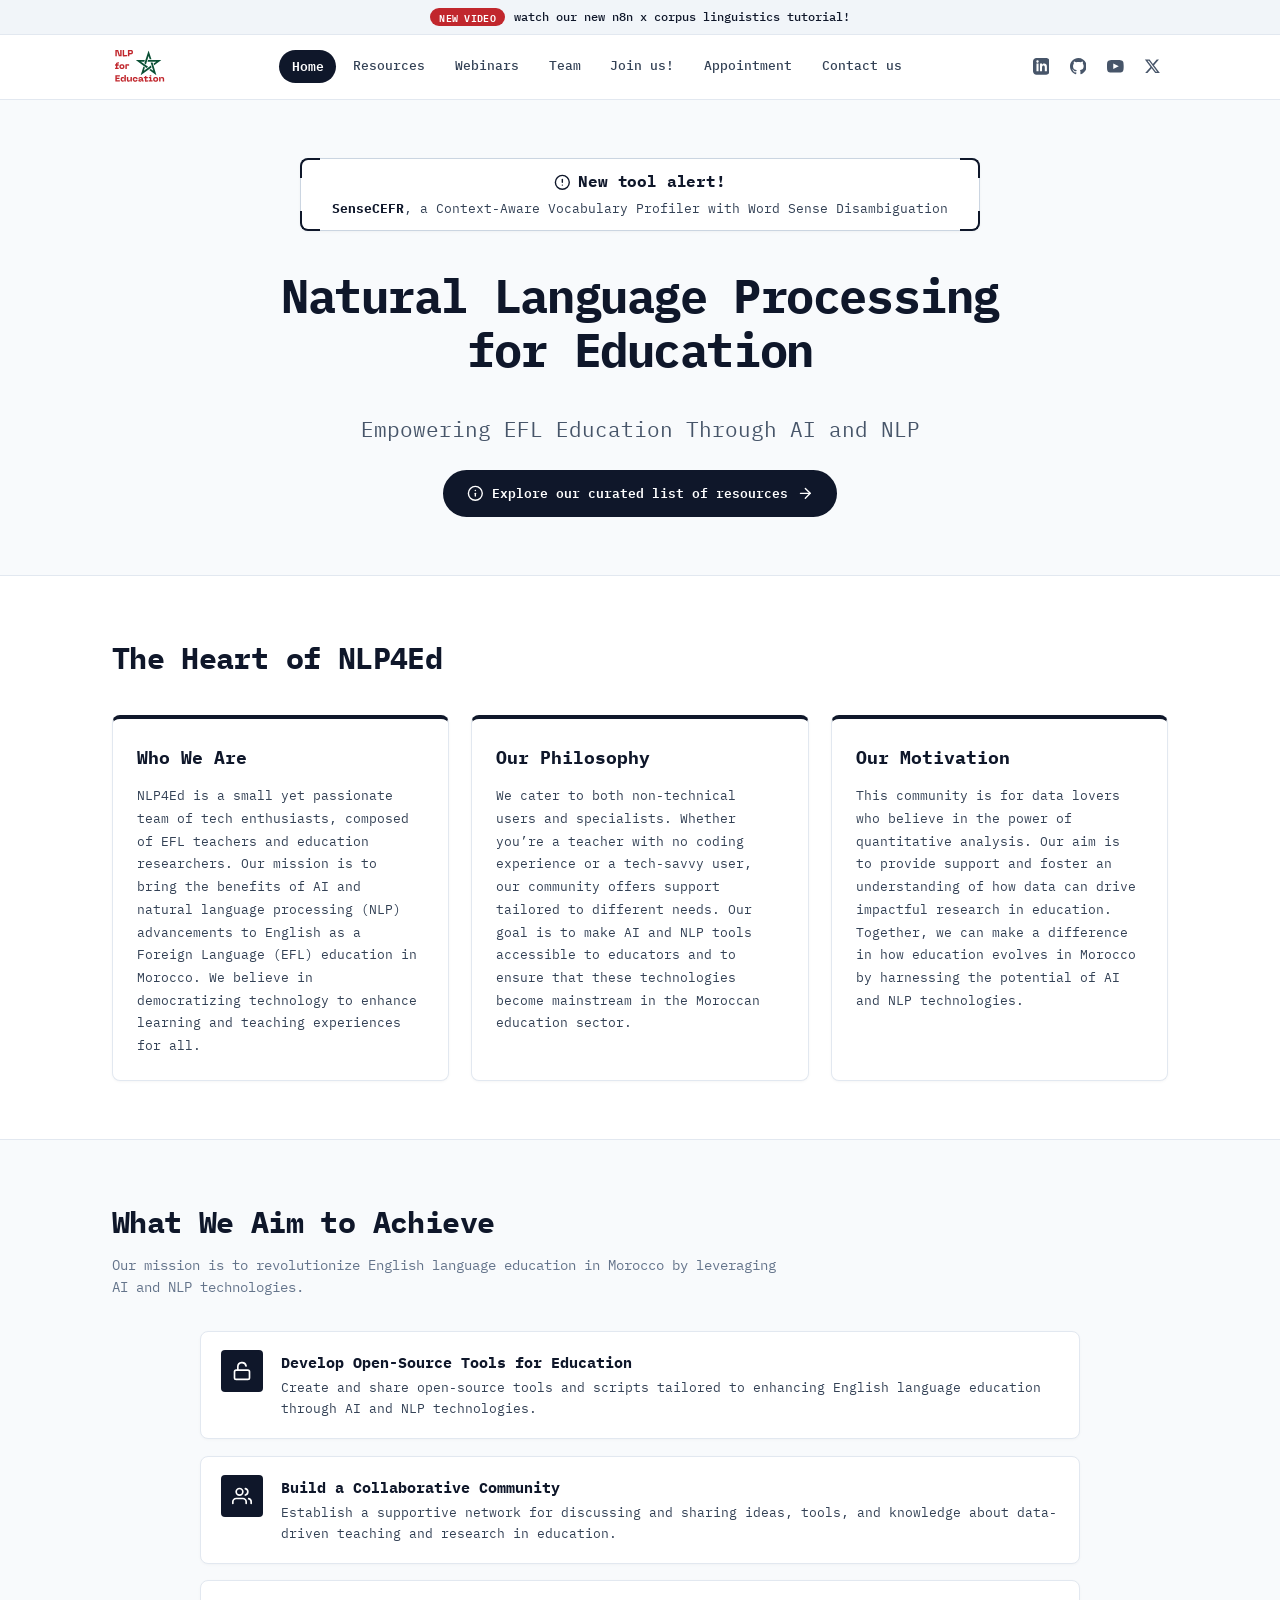
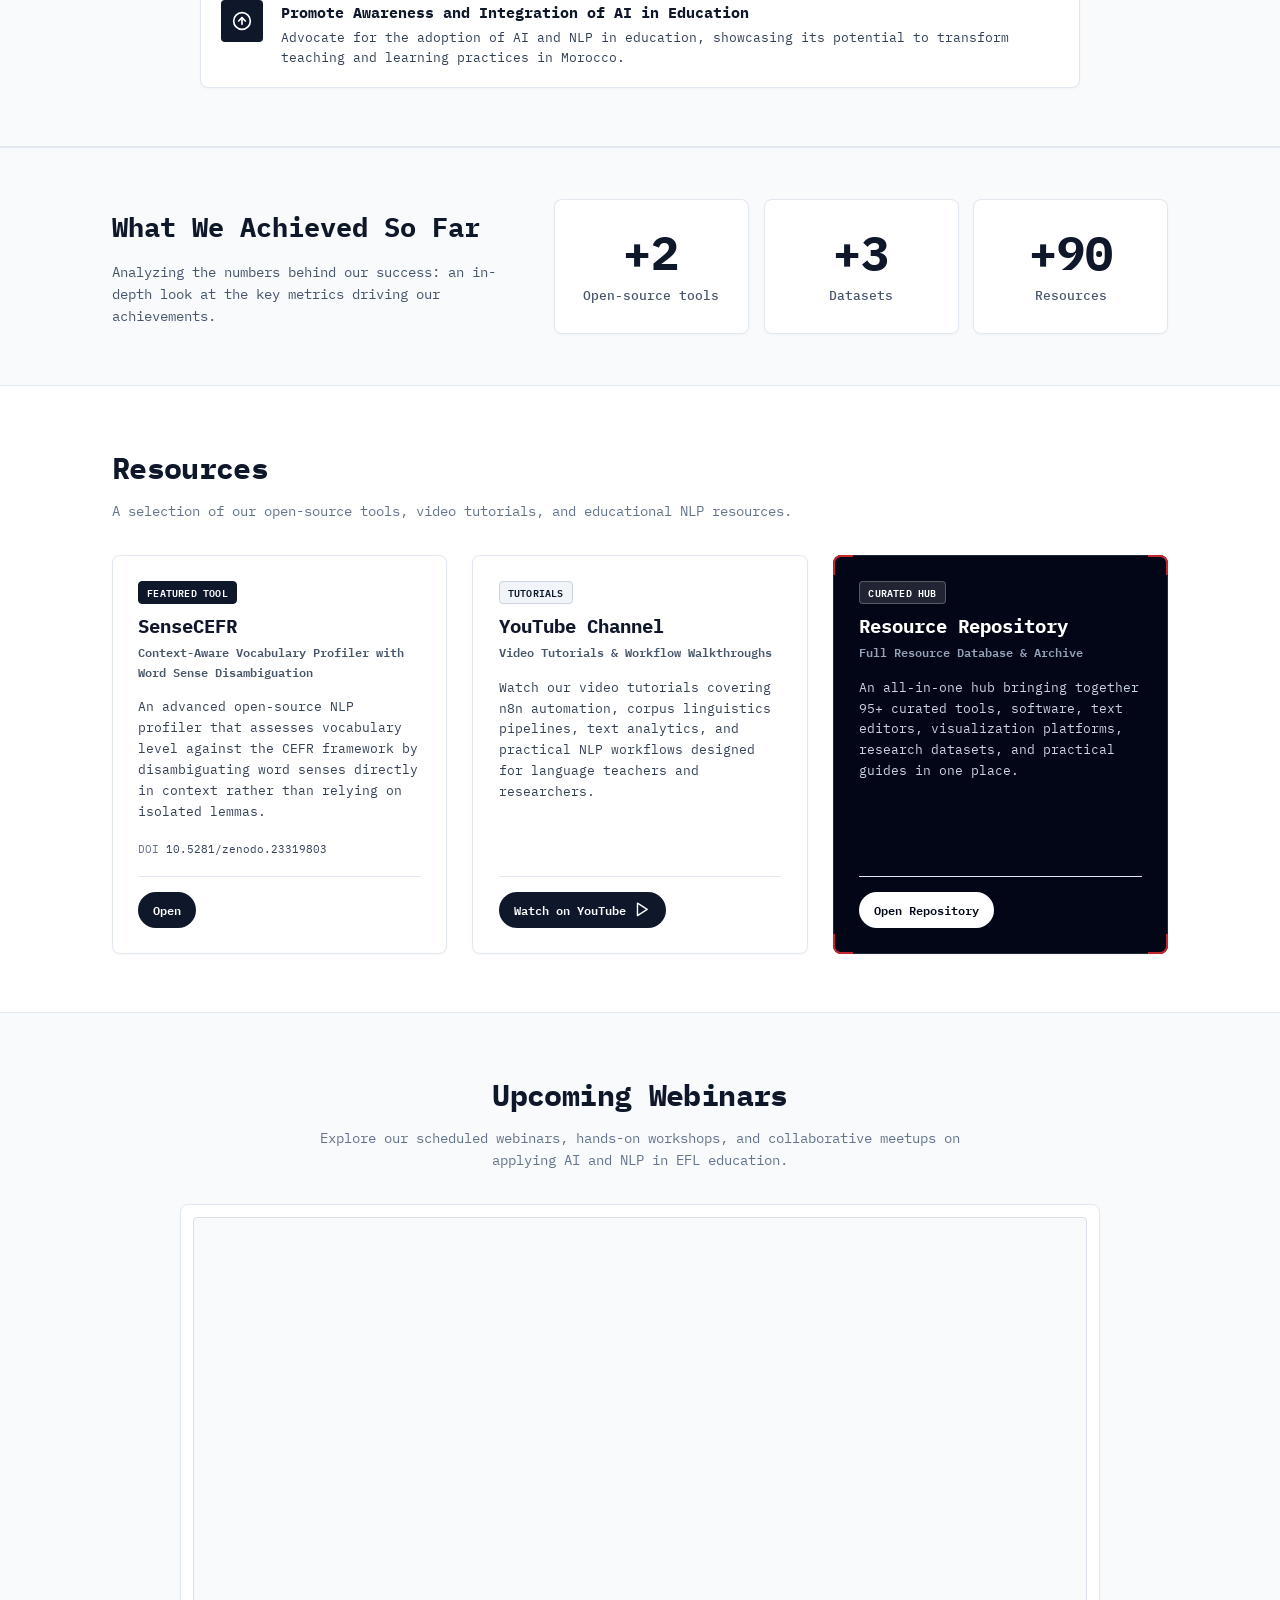
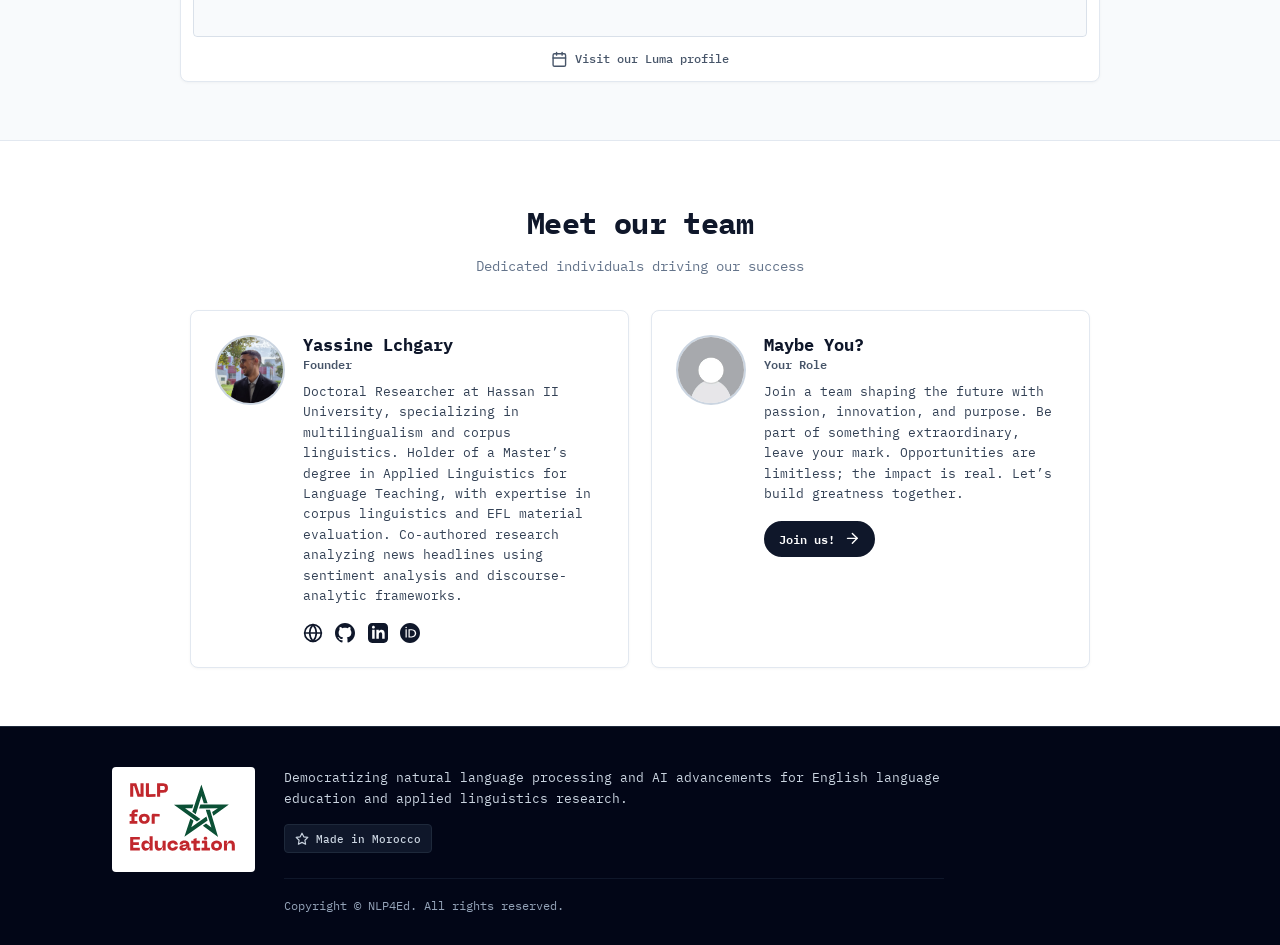
==== commit ee266a13: "add self-hosted resources page" ====
--- a/index.html
+++ b/index.html
@@ -33,7 +33,6 @@
         <a href="https://youtu.be/QWANnIgvU74" target="_blank" rel="noopener noreferrer" class="announcement-link">
           <span class="announcement-badge">New Video</span>
           <span>watch our new n8n x corpus linguistics tutorial!</span>
-          <svg class="icon announcement-arrow" viewBox="0 0 24 24"><path d="M18 13v6a2 2 0 0 1-2 2H5a2 2 0 0 1-2-2V8a2 2 0 0 1 2-2h6"></path><polyline points="15 3 21 3 21 9"></polyline><line x1="10" y1="14" x2="21" y2="3"></line></svg>
         </a>
       </div>
     </aside>
@@ -42,7 +41,7 @@
   <!-- navbar -->
   <header class="site-header">
     <div class="container nav-container">
-      <a href="#home" class="brand-logo-link" aria-label="NLP4Ed Home">
+      <a href="https://nlp4ed.com" class="brand-logo-link" aria-label="NLP4Ed Home">
         <img src="./img/nlp4ed_logo.svg" alt="NLP4Ed Logo" class="brand-logo-img">
       </a>
 
@@ -52,7 +51,7 @@
           <li><a href="#resources" class="nav-link">Resources</a></li>
           <li><a href="#webinars" class="nav-link">Webinars</a></li>
           <li><a href="#team" class="nav-link">Team</a></li>
-          <li><a href="https://docs.google.com/forms/d/e/1FAIpQLScu2uESxDQe7Fn1Zjr99BI6D62kpIkKspIYXyHVkbW103mKhg/viewform" target="_blank" rel="noopener noreferrer" class="nav-link">Join us!</a></li>
+          <li><a href="https://forms.gle/PF9S8bcZaAtJB3YA8" target="_blank" rel="noopener noreferrer" class="nav-link">Join us!</a></li>
           <li><a href="https://calendly.com/yassine_l/nlp4ed" target="_blank" rel="noopener noreferrer" class="nav-link">Appointment</a></li>
           <li><a href="mailto:nlp4ed@gmail.com" class="nav-link">Contact us</a></li>
         </ul>
@@ -101,14 +100,14 @@
         </a>
 
         <h1 class="hero-title">
-          NLP4Ed
+          Natural Language Processing for Education
         </h1>
         <p class="hero-subtitle">
           Empowering EFL Education Through AI and NLP
         </p>
 
         <div class="hero-cta-group">
-          <a href="https://nlp4ed.notion.site/" target="_blank" rel="noopener noreferrer" class="btn btn-primary hero-btn">
+          <a href="./resources/" class="btn btn-primary hero-btn">
             <svg class="icon btn-icon" viewBox="0 0 24 24"><circle cx="12" cy="12" r="10"></circle><line x1="12" y1="16" x2="12" y2="12"></line><line x1="12" y1="8" x2="12.01" y2="8"></line></svg>
             <span class="btn-text">Explore our curated list of resources</span>
             <svg class="icon btn-icon" viewBox="0 0 24 24"><line x1="5" y1="12" x2="19" y2="12"></line><polyline points="12 5 19 12 12 19"></polyline></svg>
@@ -233,15 +232,15 @@
           </div>
 
           <div class="stats-grid">
-            <a href="https://nlp4ed.notion.site/" target="_blank" rel="noopener noreferrer" class="stat-box">
+            <a href="./resources/" class="stat-box">
               <div class="stat-number">+2</div>
               <div class="stat-label">Open-source tools</div>
             </a>
-            <a href="https://nlp4ed.notion.site/" target="_blank" rel="noopener noreferrer" class="stat-box">
+            <a href="./resources/" class="stat-box">
               <div class="stat-number">+3</div>
               <div class="stat-label">Datasets</div>
             </a>
-            <a href="https://nlp4ed.notion.site/" target="_blank" rel="noopener noreferrer" class="stat-box">
+            <a href="./resources/" class="stat-box">
               <div class="stat-number">+90</div>
               <div class="stat-label">Resources</div>
             </a>
@@ -279,7 +278,6 @@
             <div class="resource-actions">
               <a href="https://nlp4ed.com/SenseCEFR/" target="_blank" rel="noopener noreferrer" class="btn btn-sm btn-solid-neutral">
                 Open
-                <svg class="icon" viewBox="0 0 24 24"><path d="M18 13v6a2 2 0 0 1-2 2H5a2 2 0 0 1-2-2V8a2 2 0 0 1 2-2h6"></path><polyline points="15 3 21 3 21 9"></polyline><line x1="10" y1="14" x2="21" y2="3"></line></svg>
               </a>
             </div>
           </article>
@@ -302,20 +300,23 @@
             </div>
           </article>
 
-          <!-- curated notion hub card -->
-          <article class="resource-card">
+          <!-- curated resources hub card (black bg with blinking corners) -->
+          <article class="resource-card resource-card-featured-black">
+            <span class="hero-alert-corner corner-tl" aria-hidden="true"></span>
+            <span class="hero-alert-corner corner-tr" aria-hidden="true"></span>
+            <span class="hero-alert-corner corner-bl" aria-hidden="true"></span>
+            <span class="hero-alert-corner corner-br" aria-hidden="true"></span>
             <div class="resource-card-header">
-              <span class="resource-badge">Curated Hub</span>
-              <h3 class="resource-title">More resources</h3>
+              <span class="resource-badge resource-badge-dark">Curated Hub</span>
+              <h3 class="resource-title">Resource Repository</h3>
               <p class="resource-tagline">Full Resource Database & Archive</p>
             </div>
             <p class="resource-desc">
-              An all-in-one hub bringing together 90+ curated tools, software, text editors, visualization platforms, research datasets, and practical guides in one place.
+              An all-in-one hub bringing together 95+ curated tools, software, text editors, visualization platforms, research datasets, and practical guides in one place.
             </p>
             <div class="resource-actions">
-              <a href="https://nlp4ed.notion.site/" target="_blank" rel="noopener noreferrer" class="btn btn-sm btn-solid-neutral">
-                Open
-                <svg class="icon" viewBox="0 0 24 24"><path d="M18 13v6a2 2 0 0 1-2 2H5a2 2 0 0 1-2-2V8a2 2 0 0 1 2-2h6"></path><polyline points="15 3 21 3 21 9"></polyline><line x1="10" y1="14" x2="21" y2="3"></line></svg>
+              <a href="./resources/" class="btn btn-sm btn-solid-white">
+                Open Repository
               </a>
             </div>
           </article>
@@ -353,7 +354,6 @@
             <a href="https://luma.com/user/nlp4ed" target="_blank" rel="noopener noreferrer" class="webinar-profile-link">
               <svg class="icon" viewBox="0 0 24 24"><rect x="3" y="4" width="18" height="18" rx="2" ry="2"></rect><line x1="16" y1="2" x2="16" y2="6"></line><line x1="8" y1="2" x2="8" y2="6"></line><line x1="3" y1="10" x2="21" y2="10"></line></svg>
               <span>Visit our Luma profile</span>
-              <svg class="icon icon-sm" viewBox="0 0 24 24"><path d="M18 13v6a2 2 0 0 1-2 2H5a2 2 0 0 1-2-2V8a2 2 0 0 1 2-2h6"></path><polyline points="15 3 21 3 21 9"></polyline><line x1="10" y1="14" x2="21" y2="3"></line></svg>
             </a>
           </div>
         </div>
@@ -383,10 +383,20 @@
               <p class="team-bio">
                 Doctoral Researcher at Hassan II University, specializing in multilingualism and corpus linguistics. Holder of a Master’s degree in Applied Linguistics for Language Teaching, with expertise in corpus linguistics and EFL material evaluation. Co-authored research analyzing news headlines using sentiment analysis and discourse-analytic frameworks.
               </p>
-              <a href="https://www.linkedin.com/in/yassine-lchgary/" target="_blank" rel="noopener noreferrer" class="btn btn-outline-neutral btn-sm">
-                <svg class="icon icon-filled" viewBox="0 0 24 24"><path d="M19 0h-14c-2.761 0-5 2.239-5 5v14c0 2.761 2.239 5 5 5h14c2.762 0 5-2.239 5-5v-14c0-2.761-2.238-5-5-5zm-11 19h-3v-11h3v11zm-1.5-12.268c-.966 0-1.75-.79-1.75-1.764s.784-1.764 1.75-1.764 1.75.79 1.75 1.764-.783 1.764-1.75 1.764zm13.5 12.268h-3v-5.604c0-3.368-4-3.113-4 0v5.604h-3v-11h3v1.765c1.396-2.586 7-2.777 7 2.476v6.759z"/></svg>
-                LinkedIn
-              </a>
+              <div class="team-social-links" aria-label="Social Profiles">
+                <a href="https://yassinelchgary.com" target="_blank" rel="noopener noreferrer" class="team-social-link" aria-label="Website" title="Website">
+                  <svg viewBox="0 0 24 24" fill="none" stroke="currentColor" stroke-width="2" stroke-linecap="round" stroke-linejoin="round" aria-hidden="true"><circle cx="12" cy="12" r="10"></circle><line x1="2" y1="12" x2="22" y2="12"></line><path d="M12 2a15.3 15.3 0 0 1 4 10 15.3 15.3 0 0 1-4 10 15.3 15.3 0 0 1-4-10 15.3 15.3 0 0 1 4-10z"></path></svg>
+                </a>
+                <a href="https://github.com/yassinelchgary" target="_blank" rel="noopener noreferrer" class="team-social-link" aria-label="GitHub" title="GitHub">
+                  <svg viewBox="0 0 24 24" fill="currentColor" aria-hidden="true"><path d="M12 0c-6.626 0-12 5.373-12 12 0 5.302 3.438 9.8 8.207 11.387.599.111.793-.261.793-.577v-2.234c-3.338.726-4.033-1.416-4.033-1.416-.546-1.387-1.333-1.756-1.333-1.756-1.089-.745.083-.729.083-.729 1.205.084 1.839 1.237 1.839 1.237 1.07 1.834 2.807 1.304 3.492.997.107-.775.418-1.305.762-1.604-2.665-.305-5.467-1.334-5.467-5.931 0-1.311.469-2.381 1.236-3.221-.124-.303-.535-1.524.117-3.176 0 0 1.008-.322 3.301 1.23.957-.266 1.983-.399 3.003-.404 1.02.005 2.047.138 3.006.404 2.291-1.552 3.297-1.23 3.297-1.23.653 1.653.242 2.874.118 3.176.77.84 1.235 1.911 1.235 3.221 0 4.609-2.807 5.624-5.479 5.921.43.372.823 1.102.823 2.222v3.293c0 .319.192.694.801.576 4.765-1.589 8.199-6.086 8.199-11.386 0-6.627-5.373-12-12-12z"/></svg>
+                </a>
+                <a href="https://linkedin.com/in/yassine-lchgary" target="_blank" rel="noopener noreferrer" class="team-social-link" aria-label="LinkedIn" title="LinkedIn">
+                  <svg viewBox="0 0 24 24" fill="currentColor" aria-hidden="true"><path d="M19 0h-14c-2.761 0-5 2.239-5 5v14c0 2.761 2.239 5 5 5h14c2.762 0 5-2.239 5-5v-14c0-2.761-2.238-5-5-5zm-11 19h-3v-11h3v11zm-1.5-12.268c-.966 0-1.75-.79-1.75-1.764s.784-1.764 1.75-1.764 1.75.79 1.75 1.764-.783 1.764-1.75 1.764zm13.5 12.268h-3v-5.604c0-3.368-4-3.113-4 0v5.604h-3v-11h3v1.765c1.396-2.586 7-2.777 7 2.476v6.759z"/></svg>
+                </a>
+                <a href="https://orcid.org/0009-0002-4571-5301" target="_blank" rel="noopener noreferrer" class="team-social-link" aria-label="ORCID" title="ORCID">
+                  <svg viewBox="0 0 24 24" fill="currentColor" aria-hidden="true"><path d="M12 0C5.372 0 0 5.372 0 12s5.372 12 12 12 12-5.372 12-12S18.628 0 12 0zM7.369 4.378c.525 0 .947.431.947.947s-.422.947-.947.947a.95.95 0 0 1-.947-.947c0-.525.422-.947.947-.947zm-.722 3.038h1.444v10.041H6.647V7.416zm3.562 0h3.9c3.712 0 5.344 2.653 5.344 5.025 0 2.578-2.016 5.016-5.325 5.016h-3.919V7.416zm1.444 1.306v7.444h2.244c2.569 0 3.881-1.631 3.881-3.719 0-2.006-1.288-3.725-3.856-3.725h-2.269z"/></svg>
+                </a>
+              </div>
             </div>
           </article>
 
@@ -400,7 +410,7 @@
               <p class="team-bio">
                 Join a team shaping the future with passion, innovation, and purpose. Be part of something extraordinary, leave your mark. Opportunities are limitless; the impact is real. Let’s build greatness together.
               </p>
-              <a href="https://docs.google.com/forms/d/e/1FAIpQLScu2uESxDQe7Fn1Zjr99BI6D62kpIkKspIYXyHVkbW103mKhg/viewform" target="_blank" rel="noopener noreferrer" class="btn btn-solid-neutral btn-sm">
+              <a href="https://forms.gle/PF9S8bcZaAtJB3YA8" target="_blank" rel="noopener noreferrer" class="btn btn-solid-neutral btn-sm">
                 Join us!
                 <svg class="icon" viewBox="0 0 24 24"><line x1="5" y1="12" x2="19" y2="12"></line><polyline points="12 5 19 12 12 19"></polyline></svg>
               </a>
@@ -416,7 +426,7 @@
     <div class="container">
       <div class="footer-layout">
         <div class="footer-logo-col">
-          <a href="#home" class="footer-logo-link" aria-label="NLP4Ed Home">
+          <a href="https://nlp4ed.com" class="footer-logo-link" aria-label="NLP4Ed Home">
             <img src="./img/nlp4ed_logo.svg" alt="NLP4Ed Logo" class="footer-logo-img">
           </a>
         </div>
--- a/css/style.css
+++ b/css/style.css
@@ -50,6 +50,12 @@
   /* transitions */
   --transition-fast: 150ms ease;
   --transition-base: 250ms ease;
+
+  /* custom scrollbar tokens */
+  --scrollbar-thumb: var(--slate-300);
+  --scrollbar-thumb-hover: var(--slate-500);
+  --scrollbar-thumb-active: var(--slate-700);
+  --scrollbar-track: transparent;
 }
 
 /* reset */
@@ -73,6 +79,39 @@
   font-size: 0.95rem;
   -webkit-font-smoothing: antialiased;
   -moz-osx-font-smoothing: grayscale;
+}
+
+/* custom thin scrollbar styled like the website */
+html, body, * {
+  scrollbar-width: thin;
+  scrollbar-color: var(--scrollbar-thumb) var(--scrollbar-track);
+}
+
+::-webkit-scrollbar {
+  width: 6px;
+  height: 6px;
+}
+
+::-webkit-scrollbar-track {
+  background: var(--scrollbar-track);
+}
+
+::-webkit-scrollbar-thumb {
+  background-color: var(--scrollbar-thumb);
+  border-radius: var(--radius-full);
+  transition: background-color var(--transition-fast);
+}
+
+::-webkit-scrollbar-thumb:hover {
+  background-color: var(--scrollbar-thumb-hover);
+}
+
+::-webkit-scrollbar-thumb:active {
+  background-color: var(--scrollbar-thumb-active);
+}
+
+::-webkit-scrollbar-corner {
+  background: transparent;
 }
 
 img, svg {
@@ -178,7 +217,7 @@
 }
 
 .announcement-badge {
-  background-color: #FF0033;
+  background-color: #C1272D;
   color: var(--color-white);
   padding: 0.2rem 0.65rem;
   border-radius: var(--radius-full);
@@ -439,11 +478,12 @@
 }
 
 .hero-title {
-  font-size: clamp(2.5rem, 5vw, 4rem);
+  font-size: clamp(1.85rem, 4.2vw, 3.25rem);
   font-weight: 700;
   letter-spacing: -0.03em;
-  line-height: 1.1;
-  color: var(--slate-900);
+  line-height: 1.15;
+  color: var(--slate-900);
+  padding: 20px 0;
 }
 
 .hero-subtitle {
@@ -499,7 +539,7 @@
 .btn-primary:hover {
   background-color: var(--slate-800);
   border-color: var(--slate-800);
-  color: var(--color-white);
+  color: var(--color-white) !important;
 }
 
 .btn-solid-neutral {
@@ -511,6 +551,21 @@
 .btn-solid-neutral:hover {
   background-color: var(--slate-800);
   border-color: var(--slate-800);
+  color: var(--color-white) !important;
+}
+
+/* solid white button for dark cards */
+.btn-solid-white {
+  background-color: var(--color-white);
+  color: var(--slate-950);
+  border: 2px solid var(--color-white);
+  font-weight: 600;
+}
+
+.btn-solid-white:hover {
+  background-color: var(--slate-100);
+  border-color: var(--slate-100);
+  color: var(--slate-950) !important;
 }
 
 .btn-outline-neutral {
@@ -705,7 +760,10 @@
 }
 
 .stat-box {
-  display: block;
+  display: flex;
+  flex-direction: column;
+  align-items: center;
+  justify-content: center;
   text-decoration: none;
   background-color: var(--color-white);
   border: 1px solid var(--slate-200);
@@ -716,6 +774,8 @@
   transition: transform var(--transition-fast), border-color var(--transition-fast);
   color: inherit;
   cursor: pointer;
+  min-height: 135px;
+  height: 100%;
 }
 
 .stat-box:hover {
@@ -755,6 +815,68 @@
   justify-content: space-between;
   box-shadow: 0 1px 3px rgba(0, 0, 0, 0.04);
   transition: transform var(--transition-fast), border-color var(--transition-fast), box-shadow var(--transition-fast);
+  position: relative;
+}
+
+/* black card variant with blinking corners */
+.resource-card-featured-black {
+  background-color: var(--slate-950);
+  border-color: var(--slate-800);
+  color: var(--slate-300);
+}
+
+.resource-card-featured-black .resource-title {
+  color: var(--color-white);
+}
+
+.resource-card-featured-black .resource-tagline {
+  color: var(--slate-400);
+}
+
+.resource-card-featured-black .resource-desc {
+  color: var(--slate-300);
+}
+
+.resource-card-featured-black .resource-badge-dark {
+  background-color: rgba(255, 255, 255, 0.12);
+  color: #ffffff;
+  border-color: rgba(255, 255, 255, 0.25);
+}
+
+.resource-card-featured-black .hero-alert-corner {
+  border-color: #C1272D;
+  animation: cornerBlinkFadeRed 2.5s ease-in-out infinite;
+}
+
+.resource-card-featured-black .hero-alert-corner.corner-tl {
+  border-top: 2px solid #C1272D;
+  border-left: 2px solid #C1272D;
+}
+
+.resource-card-featured-black .hero-alert-corner.corner-tr {
+  border-top: 2px solid #C1272D;
+  border-right: 2px solid #C1272D;
+}
+
+.resource-card-featured-black .hero-alert-corner.corner-bl {
+  border-bottom: 2px solid #C1272D;
+  border-left: 2px solid #C1272D;
+}
+
+.resource-card-featured-black .hero-alert-corner.corner-br {
+  border-bottom: 2px solid #C1272D;
+  border-right: 2px solid #C1272D;
+}
+
+@keyframes cornerBlinkFadeRed {
+  0%, 100% {
+    opacity: 0.2;
+    filter: drop-shadow(0 0 1px rgba(193, 39, 45, 0.2));
+  }
+  50% {
+    opacity: 1;
+    filter: drop-shadow(0 0 6px rgba(193, 39, 45, 0.7));
+  }
 }
 
 .resource-card:hover {
@@ -962,6 +1084,30 @@
   color: var(--color-text-body);
   line-height: 1.6;
   margin-bottom: 1.15rem;
+}
+
+.team-social-links {
+  display: flex;
+  align-items: center;
+  gap: 0.85rem;
+  margin-top: 0.75rem;
+}
+
+.team-social-link {
+  display: inline-flex;
+  align-items: center;
+  justify-content: center;
+  color: var(--slate-900);
+  text-decoration: none;
+}
+
+.team-social-link:hover {
+  color: var(--slate-900);
+}
+
+.team-social-link svg {
+  width: 20px;
+  height: 20px;
 }
 
 /* footer */
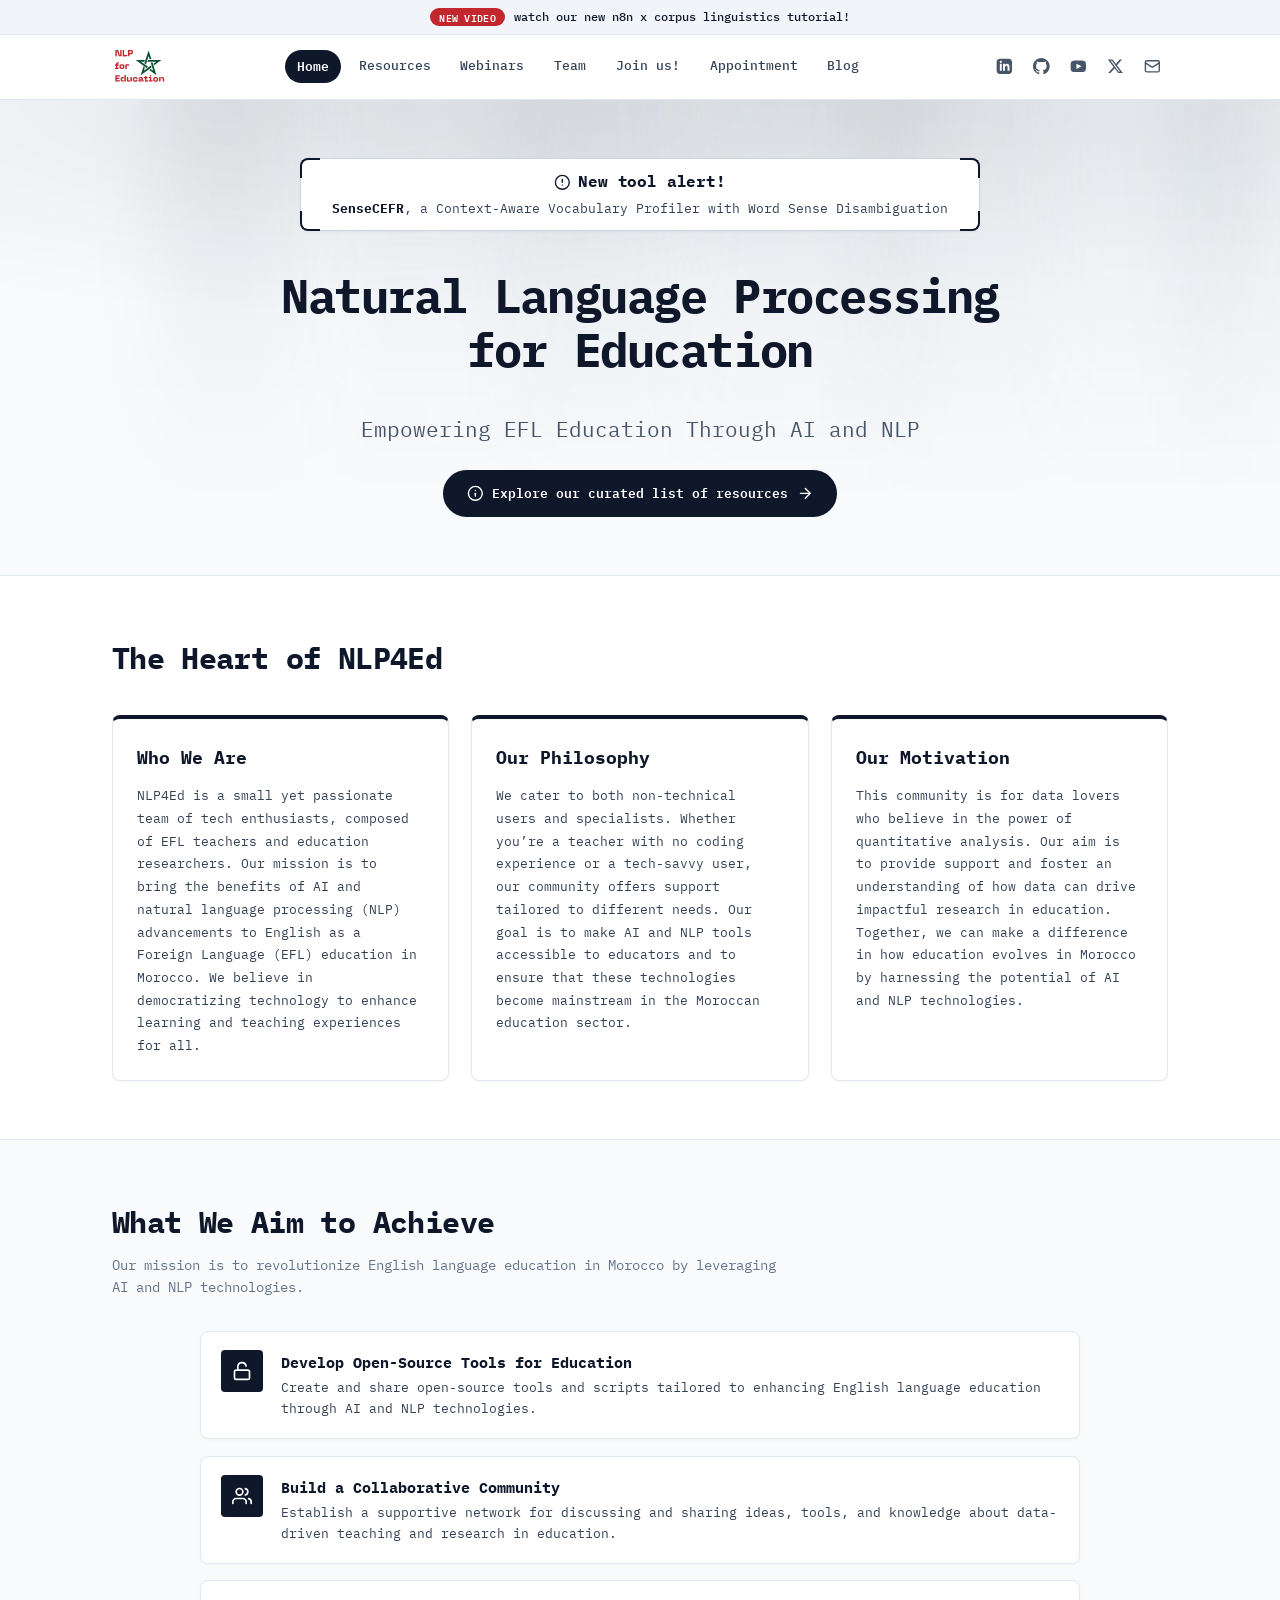
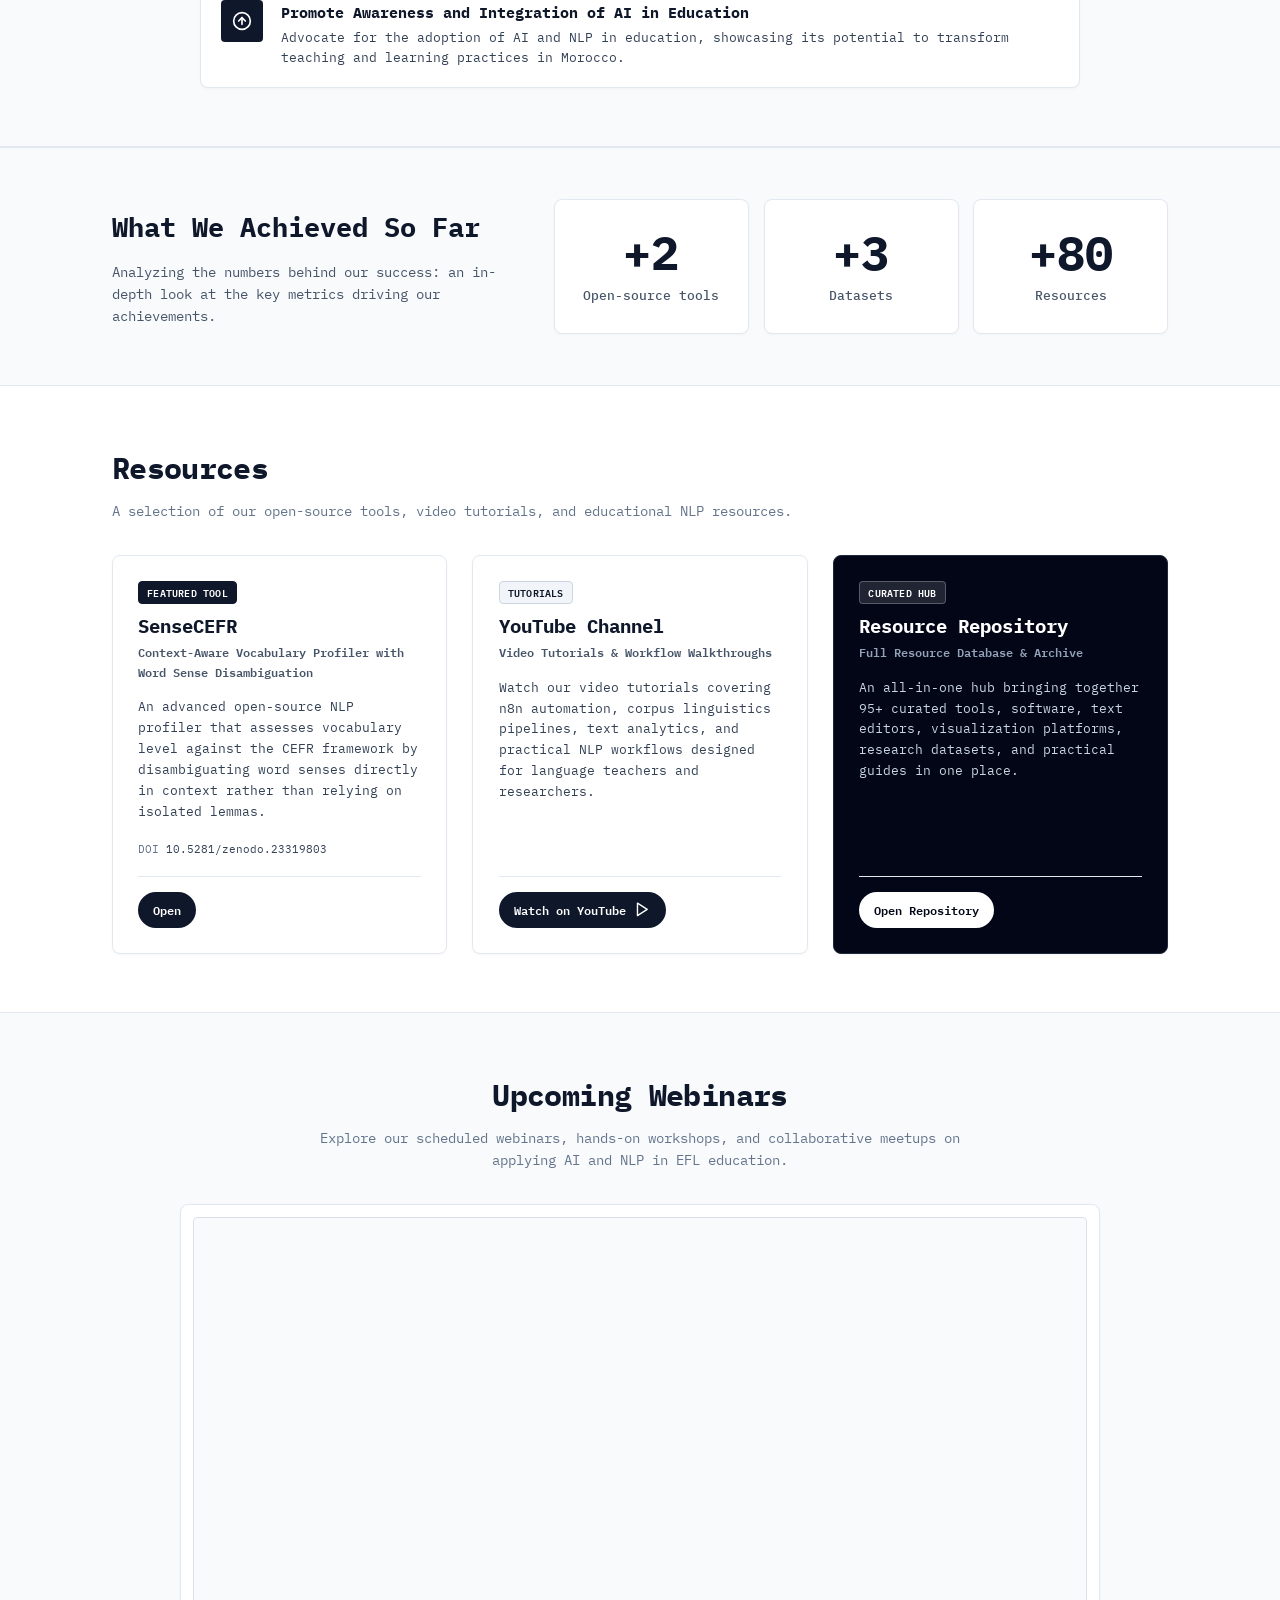
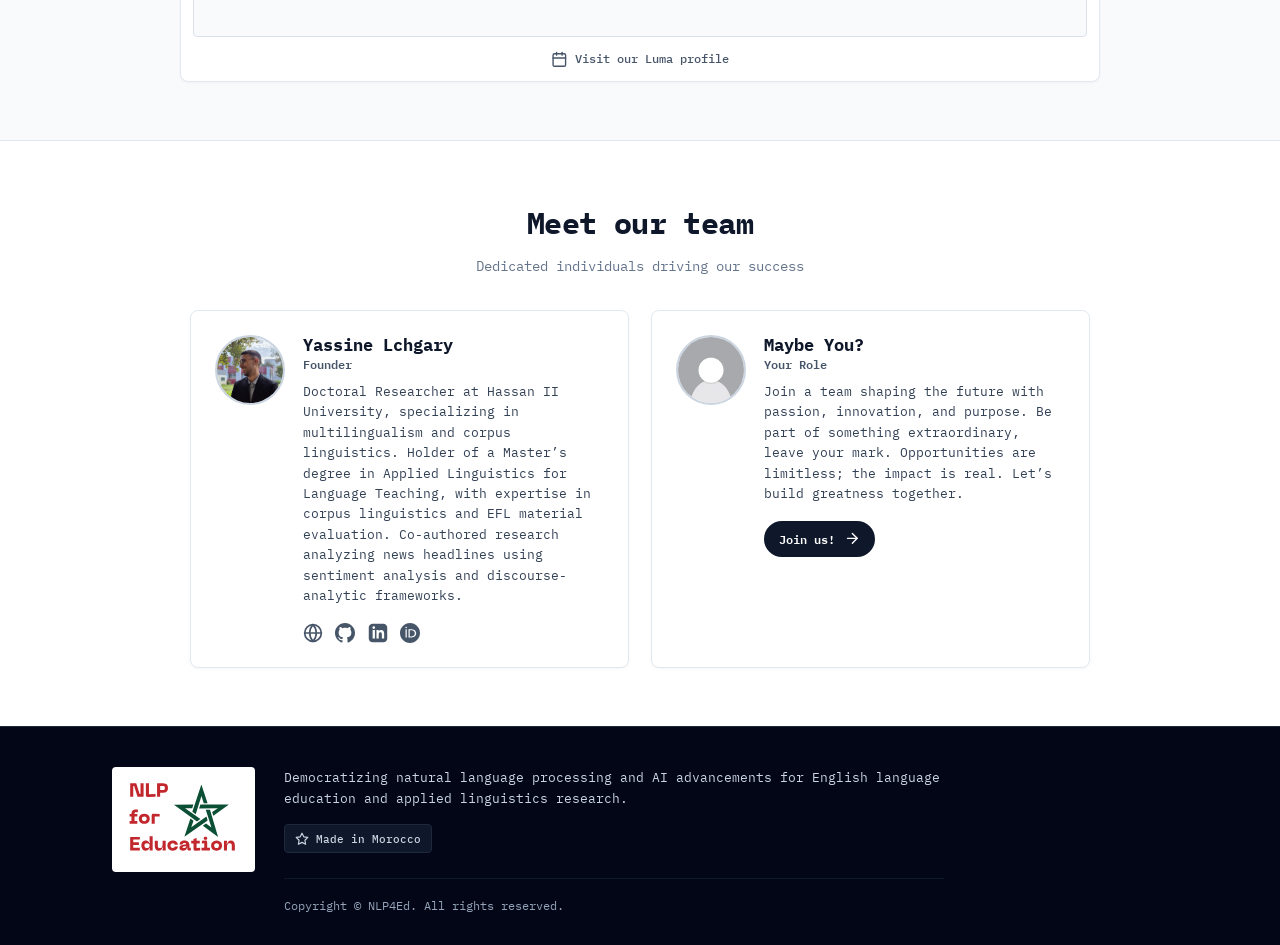
==== commit 17536dc7: "visual improvements" ====
--- a/index.html
+++ b/index.html
@@ -53,23 +53,26 @@
           <li><a href="#team" class="nav-link">Team</a></li>
           <li><a href="https://forms.gle/PF9S8bcZaAtJB3YA8" target="_blank" rel="noopener noreferrer" class="nav-link">Join us!</a></li>
           <li><a href="https://calendly.com/yassine_l/nlp4ed" target="_blank" rel="noopener noreferrer" class="nav-link">Appointment</a></li>
-          <li><a href="mailto:nlp4ed@gmail.com" class="nav-link">Contact us</a></li>
+          <li><a href="./blog/" class="nav-link">Blog</a></li>
         </ul>
       </nav>
 
       <div class="nav-actions">
         <div class="social-links" aria-label="Social Profiles">
           <a href="https://www.linkedin.com/company/nlp4ed/" target="_blank" rel="noopener noreferrer" class="social-icon-btn" aria-label="LinkedIn">
-            <svg class="icon icon-filled" viewBox="0 0 24 24"><path d="M19 0h-14c-2.761 0-5 2.239-5 5v14c0 2.761 2.239 5 5 5h14c2.762 0 5-2.239 5-5v-14c0-2.761-2.238-5-5-5zm-11 19h-3v-11h3v11zm-1.5-12.268c-.966 0-1.75-.79-1.75-1.764s.784-1.764 1.75-1.764 1.75.79 1.75 1.764-.783 1.764-1.75 1.764zm13.5 12.268h-3v-5.604c0-3.368-4-3.113-4 0v5.604h-3v-11h3v1.765c1.396-2.586 7-2.777 7 2.476v6.759z"/></svg>
+            <svg class="icon icon-filled" viewBox="-1 -1 26 26"><path d="M19 0h-14c-2.761 0-5 2.239-5 5v14c0 2.761 2.239 5 5 5h14c2.762 0 5-2.239 5-5v-14c0-2.761-2.238-5-5-5zm-11 19h-3v-11h3v11zm-1.5-12.268c-.966 0-1.75-.79-1.75-1.764s.784-1.764 1.75-1.764 1.75.79 1.75 1.764-.783 1.764-1.75 1.764zm13.5 12.268h-3v-5.604c0-3.368-4-3.113-4 0v5.604h-3v-11h3v1.765c1.396-2.586 7-2.777 7 2.476v6.759z"/></svg>
           </a>
           <a href="https://github.com/NLP4Ed" target="_blank" rel="noopener noreferrer" class="social-icon-btn" aria-label="GitHub">
             <svg class="icon icon-filled" viewBox="0 0 24 24"><path d="M12 0c-6.626 0-12 5.373-12 12 0 5.302 3.438 9.8 8.207 11.387.599.111.793-.261.793-.577v-2.234c-3.338.726-4.033-1.416-4.033-1.416-.546-1.387-1.333-1.756-1.333-1.756-1.089-.745.083-.729.083-.729 1.205.084 1.839 1.237 1.839 1.237 1.07 1.834 2.807 1.304 3.492.997.107-.775.418-1.305.762-1.604-2.665-.305-5.467-1.334-5.467-5.931 0-1.311.469-2.381 1.236-3.221-.124-.303-.535-1.524.117-3.176 0 0 1.008-.322 3.301 1.23.957-.266 1.983-.399 3.003-.404 1.02.005 2.047.138 3.006.404 2.291-1.552 3.297-1.23 3.297-1.23.653 1.653.242 2.874.118 3.176.77.84 1.235 1.911 1.235 3.221 0 4.609-2.807 5.624-5.479 5.921.43.372.823 1.102.823 2.222v3.293c0 .319.192.694.801.576 4.765-1.589 8.199-6.086 8.199-11.386 0-6.627-5.373-12-12-12z"/></svg>
           </a>
           <a href="https://www.youtube.com/@NLP4Ed" target="_blank" rel="noopener noreferrer" class="social-icon-btn" aria-label="YouTube">
-            <svg class="icon icon-filled" viewBox="0 0 24 24"><path d="M19.615 3.184c-3.604-.246-11.631-.245-15.23 0-3.897.266-4.356 2.62-4.385 8.816.029 6.185.484 8.549 4.385 8.816 3.6.245 11.626.246 15.23 0 3.897-.266 4.356-2.62 4.385-8.816-.029-6.185-.484-8.549-4.385-8.816zm-10.615 12.816v-8l8 3.993-8 4.007z"/></svg>
+            <svg class="icon icon-filled" viewBox="-1 -1 26 26"><path d="M19.615 3.184c-3.604-.246-11.631-.245-15.23 0-3.897.266-4.356 2.62-4.385 8.816.029 6.185.484 8.549 4.385 8.816 3.6.245 11.626.246 15.23 0 3.897-.266 4.356-2.62 4.385-8.816-.029-6.185-.484-8.549-4.385-8.816zm-10.615 12.816v-8l8 3.993-8 4.007z"/></svg>
           </a>
           <a href="https://x.com/NLP4Ed" target="_blank" rel="noopener noreferrer" class="social-icon-btn" aria-label="X (Twitter)">
             <svg class="icon icon-filled" viewBox="0 0 24 24"><path d="M18.244 2.25h3.308l-7.227 8.26 8.502 11.24H16.17l-5.214-6.817L4.99 21.75H1.68l7.73-8.835L1.254 2.25H8.08l4.713 6.231zm-1.161 17.52h1.833L7.084 4.126H5.117z"/></svg>
+          </a>
+          <a href="mailto:nlp4ed@gmail.com" class="social-icon-btn" aria-label="Email NLP4Ed">
+            <svg class="icon" viewBox="0 0 24 24"><rect width="20" height="16" x="2" y="4" rx="2"></rect><path d="m22 7-8.97 5.7a1.94 1.94 0 0 1-2.06 0L2 7"></path></svg>
           </a>
         </div>
 
@@ -84,6 +87,17 @@
   <main id="main-content">
     <!-- hero section -->
     <section id="home" class="hero-section">
+      <!-- MagicUI Light Rays ambient effect -->
+      <div class="light-rays-container" aria-hidden="true">
+        <div class="light-rays-ambient"></div>
+        <div class="light-ray light-ray-1"></div>
+        <div class="light-ray light-ray-2"></div>
+        <div class="light-ray light-ray-3"></div>
+        <div class="light-ray light-ray-4"></div>
+        <div class="light-ray light-ray-5"></div>
+        <div class="light-ray light-ray-6"></div>
+        <div class="light-ray light-ray-7"></div>
+      </div>
       <div class="container hero-content">
         <a href="https://nlp4ed.com/SenseCEFR/" target="_blank" rel="noopener noreferrer" class="hero-alert">
           <span class="hero-alert-corner corner-tl" aria-hidden="true"></span>
@@ -233,15 +247,15 @@
 
           <div class="stats-grid">
             <a href="./resources/" class="stat-box">
-              <div class="stat-number">+2</div>
+              <div class="stat-number" data-target="2" data-prefix="+">+2</div>
               <div class="stat-label">Open-source tools</div>
             </a>
             <a href="./resources/" class="stat-box">
-              <div class="stat-number">+3</div>
+              <div class="stat-number" data-target="3" data-prefix="+">+3</div>
               <div class="stat-label">Datasets</div>
             </a>
             <a href="./resources/" class="stat-box">
-              <div class="stat-number">+90</div>
+              <div class="stat-number" data-target="90" data-prefix="+">+90</div>
               <div class="stat-label">Resources</div>
             </a>
           </div>
@@ -300,12 +314,8 @@
             </div>
           </article>
 
-          <!-- curated resources hub card (black bg with blinking corners) -->
+          <!-- curated resources hub card (black bg) -->
           <article class="resource-card resource-card-featured-black">
-            <span class="hero-alert-corner corner-tl" aria-hidden="true"></span>
-            <span class="hero-alert-corner corner-tr" aria-hidden="true"></span>
-            <span class="hero-alert-corner corner-bl" aria-hidden="true"></span>
-            <span class="hero-alert-corner corner-br" aria-hidden="true"></span>
             <div class="resource-card-header">
               <span class="resource-badge resource-badge-dark">Curated Hub</span>
               <h3 class="resource-title">Resource Repository</h3>
@@ -391,7 +401,7 @@
                   <svg viewBox="0 0 24 24" fill="currentColor" aria-hidden="true"><path d="M12 0c-6.626 0-12 5.373-12 12 0 5.302 3.438 9.8 8.207 11.387.599.111.793-.261.793-.577v-2.234c-3.338.726-4.033-1.416-4.033-1.416-.546-1.387-1.333-1.756-1.333-1.756-1.089-.745.083-.729.083-.729 1.205.084 1.839 1.237 1.839 1.237 1.07 1.834 2.807 1.304 3.492.997.107-.775.418-1.305.762-1.604-2.665-.305-5.467-1.334-5.467-5.931 0-1.311.469-2.381 1.236-3.221-.124-.303-.535-1.524.117-3.176 0 0 1.008-.322 3.301 1.23.957-.266 1.983-.399 3.003-.404 1.02.005 2.047.138 3.006.404 2.291-1.552 3.297-1.23 3.297-1.23.653 1.653.242 2.874.118 3.176.77.84 1.235 1.911 1.235 3.221 0 4.609-2.807 5.624-5.479 5.921.43.372.823 1.102.823 2.222v3.293c0 .319.192.694.801.576 4.765-1.589 8.199-6.086 8.199-11.386 0-6.627-5.373-12-12-12z"/></svg>
                 </a>
                 <a href="https://linkedin.com/in/yassine-lchgary" target="_blank" rel="noopener noreferrer" class="team-social-link" aria-label="LinkedIn" title="LinkedIn">
-                  <svg viewBox="0 0 24 24" fill="currentColor" aria-hidden="true"><path d="M19 0h-14c-2.761 0-5 2.239-5 5v14c0 2.761 2.239 5 5 5h14c2.762 0 5-2.239 5-5v-14c0-2.761-2.238-5-5-5zm-11 19h-3v-11h3v11zm-1.5-12.268c-.966 0-1.75-.79-1.75-1.764s.784-1.764 1.75-1.764 1.75.79 1.75 1.764-.783 1.764-1.75 1.764zm13.5 12.268h-3v-5.604c0-3.368-4-3.113-4 0v5.604h-3v-11h3v1.765c1.396-2.586 7-2.777 7 2.476v6.759z"/></svg>
+                  <svg viewBox="-1 -1 26 26" fill="currentColor" aria-hidden="true"><path d="M19 0h-14c-2.761 0-5 2.239-5 5v14c0 2.761 2.239 5 5 5h14c2.762 0 5-2.239 5-5v-14c0-2.761-2.238-5-5-5zm-11 19h-3v-11h3v11zm-1.5-12.268c-.966 0-1.75-.79-1.75-1.764s.784-1.764 1.75-1.764 1.75.79 1.75 1.764-.783 1.764-1.75 1.764zm13.5 12.268h-3v-5.604c0-3.368-4-3.113-4 0v5.604h-3v-11h3v1.765c1.396-2.586 7-2.777 7 2.476v6.759z"/></svg>
                 </a>
                 <a href="https://orcid.org/0009-0002-4571-5301" target="_blank" rel="noopener noreferrer" class="team-social-link" aria-label="ORCID" title="ORCID">
                   <svg viewBox="0 0 24 24" fill="currentColor" aria-hidden="true"><path d="M12 0C5.372 0 0 5.372 0 12s5.372 12 12 12 12-5.372 12-12S18.628 0 12 0zM7.369 4.378c.525 0 .947.431.947.947s-.422.947-.947.947a.95.95 0 0 1-.947-.947c0-.525.422-.947.947-.947zm-.722 3.038h1.444v10.041H6.647V7.416zm3.562 0h3.9c3.712 0 5.344 2.653 5.344 5.025 0 2.578-2.016 5.016-5.325 5.016h-3.919V7.416zm1.444 1.306v7.444h2.244c2.569 0 3.881-1.631 3.881-3.719 0-2.006-1.288-3.725-3.856-3.725h-2.269z"/></svg>
@@ -451,6 +461,7 @@
     </div>
   </footer>
 
+  <script src="./js/lenis.min.js"></script>
   <script src="./js/config.js"></script>
   <script src="./js/main.js"></script>
 </body>
--- a/css/style.css
+++ b/css/style.css
@@ -114,6 +114,40 @@
   background: transparent;
 }
 
+/* ==========================================================================
+   Lenis Smooth Scrolling (darkroomengineering/lenis)
+   ========================================================================== */
+html.lenis,
+html.lenis body {
+  height: auto;
+}
+
+html.lenis {
+  scroll-behavior: auto !important;
+}
+
+.lenis:not(.lenis-autoToggle).lenis-stopped {
+  overflow: clip;
+}
+
+.lenis [data-lenis-prevent],
+.lenis [data-lenis-prevent-wheel],
+.lenis [data-lenis-prevent-touch],
+.lenis [data-lenis-prevent-vertical],
+.lenis [data-lenis-prevent-horizontal] {
+  overscroll-behavior: contain;
+}
+
+.lenis.lenis-smooth iframe {
+  pointer-events: none;
+}
+
+.lenis.lenis-autoToggle {
+  transition-property: overflow;
+  transition-duration: 1ms;
+  transition-behavior: allow-discrete;
+}
+
 img, svg {
   display: block;
   max-width: 100%;
@@ -189,11 +223,21 @@
   flex-shrink: 0;
   display: inline-block;
   vertical-align: middle;
+  overflow: visible !important;
 }
 
 .icon-filled {
   fill: currentColor;
   stroke: none;
+  overflow: visible !important;
+}
+
+svg.icon,
+.social-icon-btn svg,
+.team-social-link svg,
+.site-header svg,
+.site-footer svg {
+  overflow: visible !important;
 }
 
 /* top announcement bar */
@@ -337,12 +381,16 @@
   border-radius: var(--radius-full);
   color: var(--slate-600);
   background-color: transparent;
-  transition: all var(--transition-fast);
+  transition: color var(--transition-fast);
 }
 
 .social-icon-btn:hover {
-  color: var(--slate-950);
-  background-color: var(--slate-100);
+  color: #000000;
+  background-color: transparent;
+}
+
+.social-icon-btn svg {
+  overflow: visible !important;
 }
 
 .mobile-toggle {
@@ -363,9 +411,12 @@
   padding: clamp(2.25rem, 5vw, 4rem) 0;
   border-bottom: 1px solid var(--slate-200);
   position: relative;
+  overflow: hidden;
 }
 
 .hero-content {
+  position: relative;
+  z-index: 1;
   max-width: 820px;
   margin: 0 auto;
   text-align: center;
@@ -373,6 +424,144 @@
   flex-direction: column;
   align-items: center;
   gap: 1.25rem;
+}
+
+/* ==========================================================================
+   MagicUI Light Rays Ambient Background (Gray-Black Edition)
+   ========================================================================== */
+.light-rays-container {
+  position: absolute;
+  inset: 0;
+  overflow: hidden;
+  pointer-events: none;
+  z-index: 0;
+  user-select: none;
+}
+
+.light-rays-ambient {
+  position: absolute;
+  inset: 0;
+  background:
+    radial-gradient(ellipse 75% 60% at 25% 0%, rgba(15, 23, 42, 0.07), transparent 75%),
+    radial-gradient(ellipse 70% 55% at 75% 0%, rgba(51, 65, 85, 0.06), transparent 75%);
+  pointer-events: none;
+}
+
+.light-ray {
+  position: absolute;
+  top: -25%;
+  height: 125%;
+  transform-origin: top center;
+  border-radius: 9999px;
+  filter: blur(34px);
+  pointer-events: none;
+  will-change: transform, opacity;
+  animation-name: lightRaySwing;
+  animation-timing-function: ease-in-out;
+  animation-iteration-count: infinite;
+  animation-direction: alternate;
+}
+
+.light-ray-1 {
+  left: 12%;
+  width: 150px;
+  background: linear-gradient(to bottom, rgba(15, 23, 42, 0.09), transparent 85%);
+  --ray-rot-start: -24deg;
+  --ray-rot-end: -16deg;
+  --ray-op-min: 0.45;
+  --ray-op-max: 0.85;
+  animation-duration: 12s;
+  animation-delay: 0s;
+}
+
+.light-ray-2 {
+  left: 26%;
+  width: 200px;
+  background: linear-gradient(to bottom, rgba(51, 65, 85, 0.08), transparent 85%);
+  --ray-rot-start: -14deg;
+  --ray-rot-end: -6deg;
+  --ray-op-min: 0.50;
+  --ray-op-max: 0.90;
+  animation-duration: 15s;
+  animation-delay: -3s;
+}
+
+.light-ray-3 {
+  left: 40%;
+  width: 170px;
+  background: linear-gradient(to bottom, rgba(15, 23, 42, 0.11), transparent 85%);
+  --ray-rot-start: -6deg;
+  --ray-rot-end: 2deg;
+  --ray-op-min: 0.45;
+  --ray-op-max: 0.85;
+  animation-duration: 13s;
+  animation-delay: -7s;
+}
+
+.light-ray-4 {
+  left: 54%;
+  width: 220px;
+  background: linear-gradient(to bottom, rgba(30, 41, 59, 0.10), transparent 85%);
+  --ray-rot-start: 1deg;
+  --ray-rot-end: 9deg;
+  --ray-op-min: 0.50;
+  --ray-op-max: 0.95;
+  animation-duration: 16s;
+  animation-delay: -2s;
+}
+
+.light-ray-5 {
+  left: 68%;
+  width: 180px;
+  background: linear-gradient(to bottom, rgba(15, 23, 42, 0.09), transparent 85%);
+  --ray-rot-start: 8deg;
+  --ray-rot-end: 17deg;
+  --ray-op-min: 0.45;
+  --ray-op-max: 0.85;
+  animation-duration: 14s;
+  animation-delay: -9s;
+}
+
+.light-ray-6 {
+  left: 82%;
+  width: 200px;
+  background: linear-gradient(to bottom, rgba(51, 65, 85, 0.08), transparent 85%);
+  --ray-rot-start: 16deg;
+  --ray-rot-end: 25deg;
+  --ray-op-min: 0.50;
+  --ray-op-max: 0.90;
+  animation-duration: 15s;
+  animation-delay: -5s;
+}
+
+.light-ray-7 {
+  left: 92%;
+  width: 160px;
+  background: linear-gradient(to bottom, rgba(15, 23, 42, 0.07), transparent 85%);
+  --ray-rot-start: 22deg;
+  --ray-rot-end: 30deg;
+  --ray-op-min: 0.40;
+  --ray-op-max: 0.80;
+  animation-duration: 13s;
+  animation-delay: -1s;
+}
+
+@keyframes lightRaySwing {
+  0% {
+    transform: translateX(-50%) rotate(var(--ray-rot-start, 0deg));
+    opacity: var(--ray-op-min, 0.45);
+  }
+  100% {
+    transform: translateX(-50%) rotate(var(--ray-rot-end, 8deg));
+    opacity: var(--ray-op-max, 0.85);
+  }
+}
+
+@media (prefers-reduced-motion: reduce) {
+  .light-ray {
+    animation: none !important;
+    opacity: 0.35 !important;
+  }
 }
 
 .hero-alert {
@@ -843,42 +1032,6 @@
   border-color: rgba(255, 255, 255, 0.25);
 }
 
-.resource-card-featured-black .hero-alert-corner {
-  border-color: #C1272D;
-  animation: cornerBlinkFadeRed 2.5s ease-in-out infinite;
-}
-
-.resource-card-featured-black .hero-alert-corner.corner-tl {
-  border-top: 2px solid #C1272D;
-  border-left: 2px solid #C1272D;
-}
-
-.resource-card-featured-black .hero-alert-corner.corner-tr {
-  border-top: 2px solid #C1272D;
-  border-right: 2px solid #C1272D;
-}
-
-.resource-card-featured-black .hero-alert-corner.corner-bl {
-  border-bottom: 2px solid #C1272D;
-  border-left: 2px solid #C1272D;
-}
-
-.resource-card-featured-black .hero-alert-corner.corner-br {
-  border-bottom: 2px solid #C1272D;
-  border-right: 2px solid #C1272D;
-}
-
-@keyframes cornerBlinkFadeRed {
-  0%, 100% {
-    opacity: 0.2;
-    filter: drop-shadow(0 0 1px rgba(193, 39, 45, 0.2));
-  }
-  50% {
-    opacity: 1;
-    filter: drop-shadow(0 0 6px rgba(193, 39, 45, 0.7));
-  }
-}
-
 .resource-card:hover {
   transform: translateY(-3px);
   border-color: var(--slate-400);
@@ -1097,12 +1250,13 @@
   display: inline-flex;
   align-items: center;
   justify-content: center;
-  color: var(--slate-900);
-  text-decoration: none;
+  color: var(--slate-600);
+  text-decoration: none;
+  transition: color var(--transition-fast);
 }
 
 .team-social-link:hover {
-  color: var(--slate-900);
+  color: #000000;
 }
 
 .team-social-link svg {
@@ -1324,3 +1478,36 @@
     height: 0.9rem;
   }
 }
+
+/* ==========================================================================
+   Smooth Page Loading & Transitions
+   ========================================================================== */
+@keyframes pageFadeIn {
+  from {
+    opacity: 0;
+  }
+  to {
+    opacity: 1;
+  }
+}
+
+body {
+  animation: pageFadeIn 0.35s cubic-bezier(0.16, 1, 0.3, 1) both;
+}
+
+@view-transition {
+  navigation: auto;
+}
+
+::view-transition-old(root),
+::view-transition-new(root) {
+  animation-duration: 0.25s;
+  animation-timing-function: cubic-bezier(0.16, 1, 0.3, 1);
+}
+
+@media (prefers-reduced-motion: reduce) {
+  body {
+    animation: none !important;
+    opacity: 1 !important;
+  }
+}
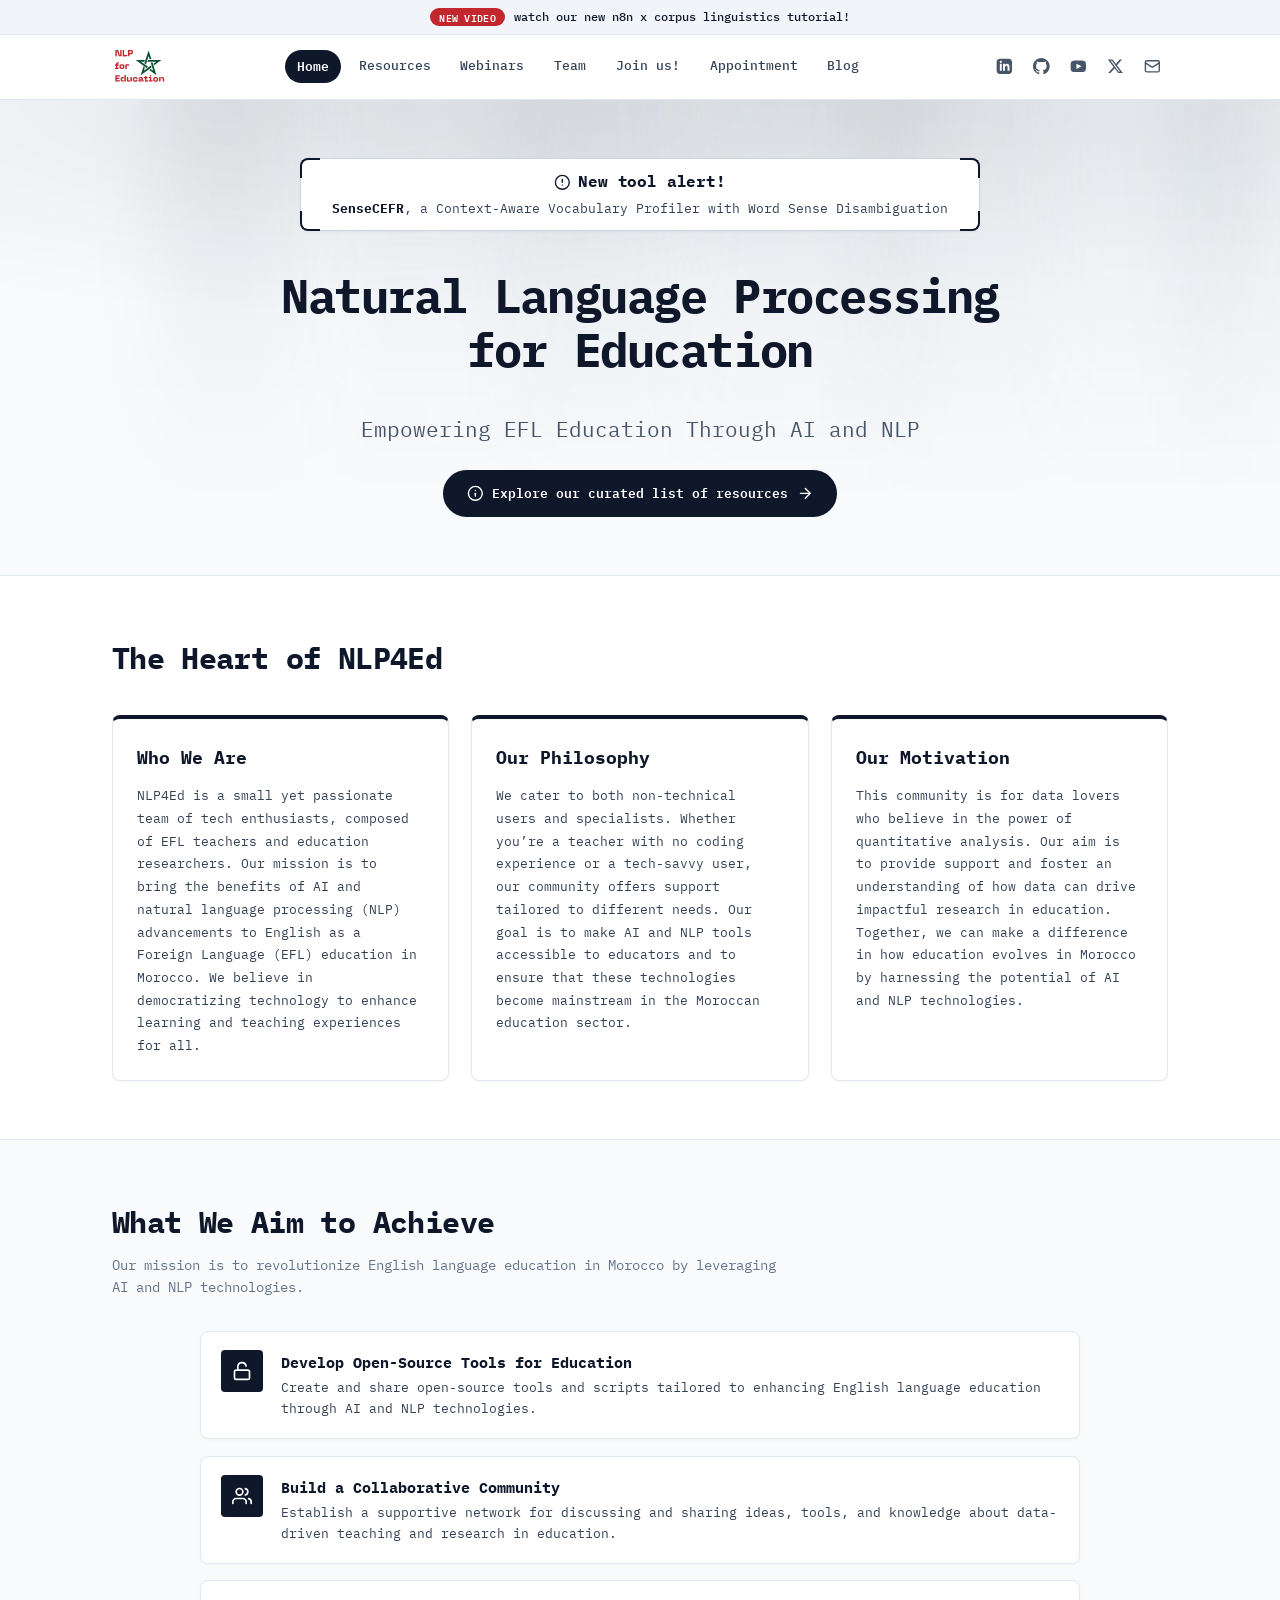
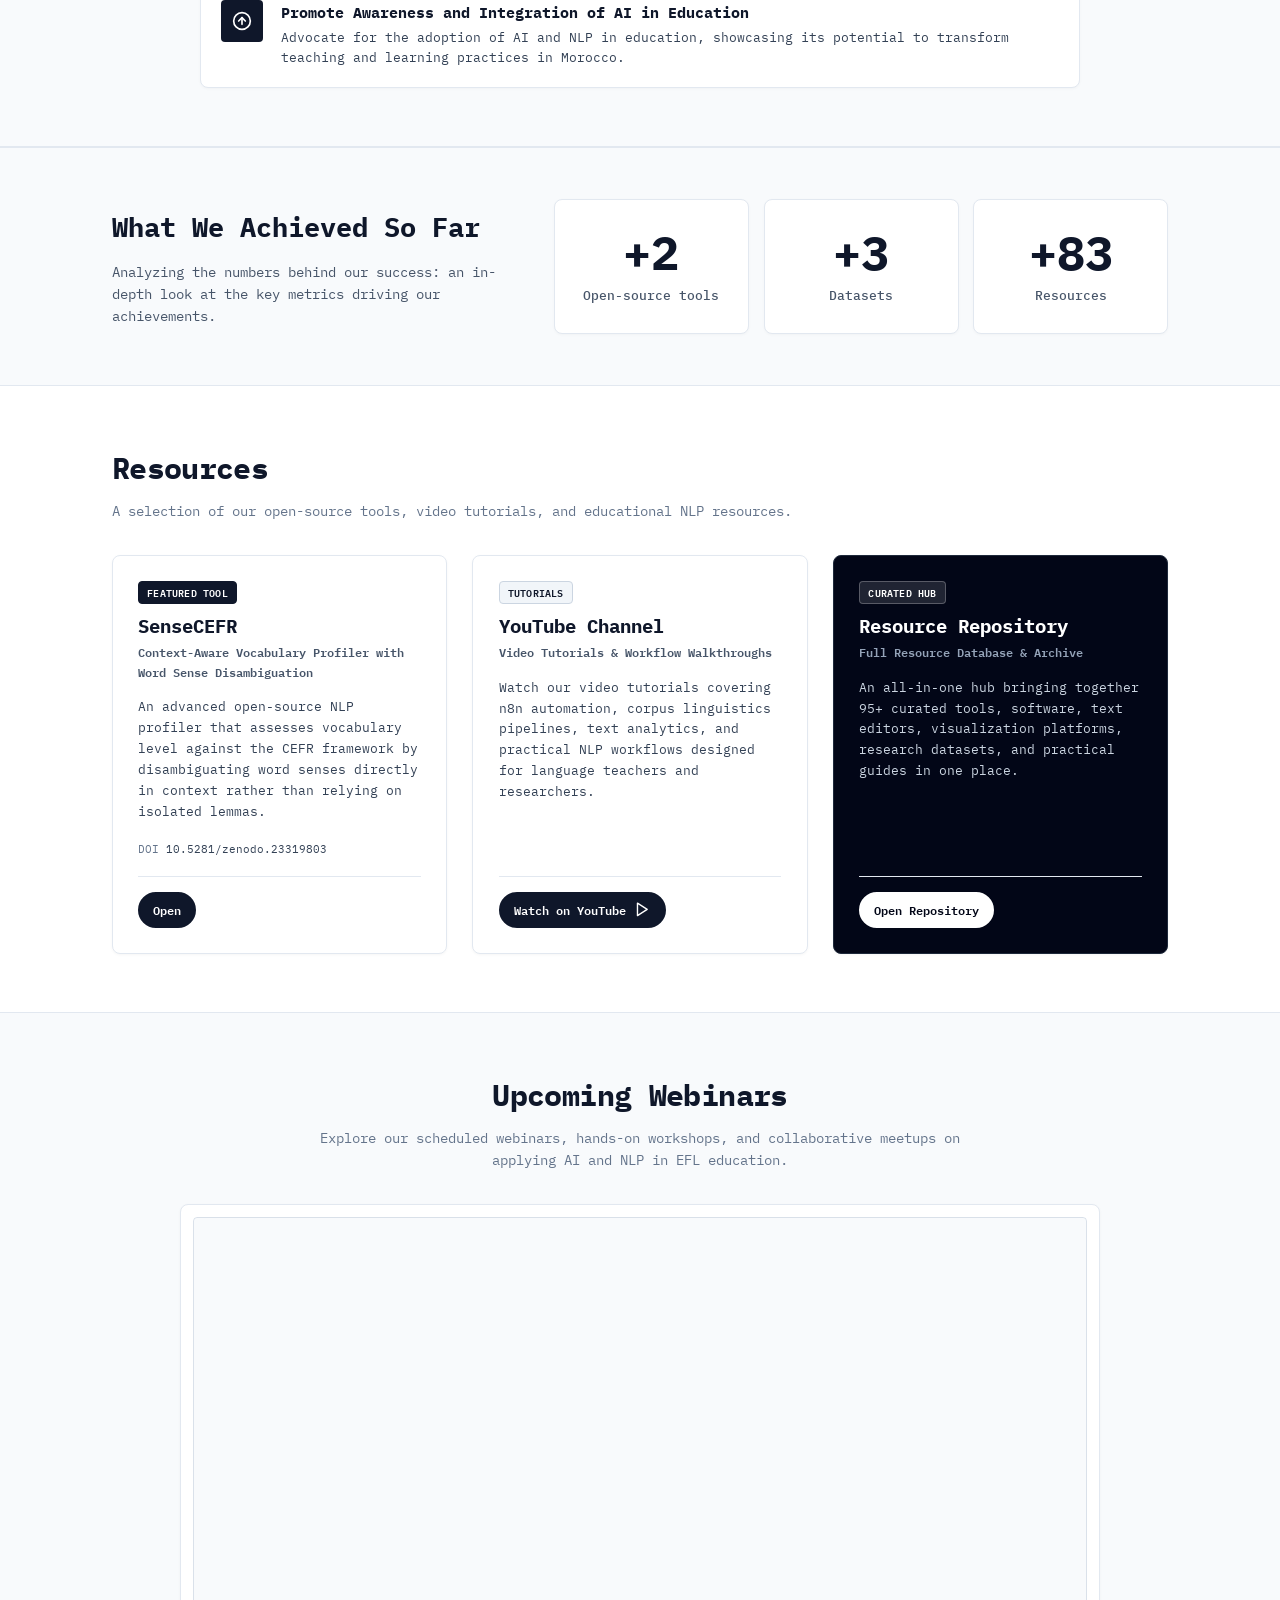
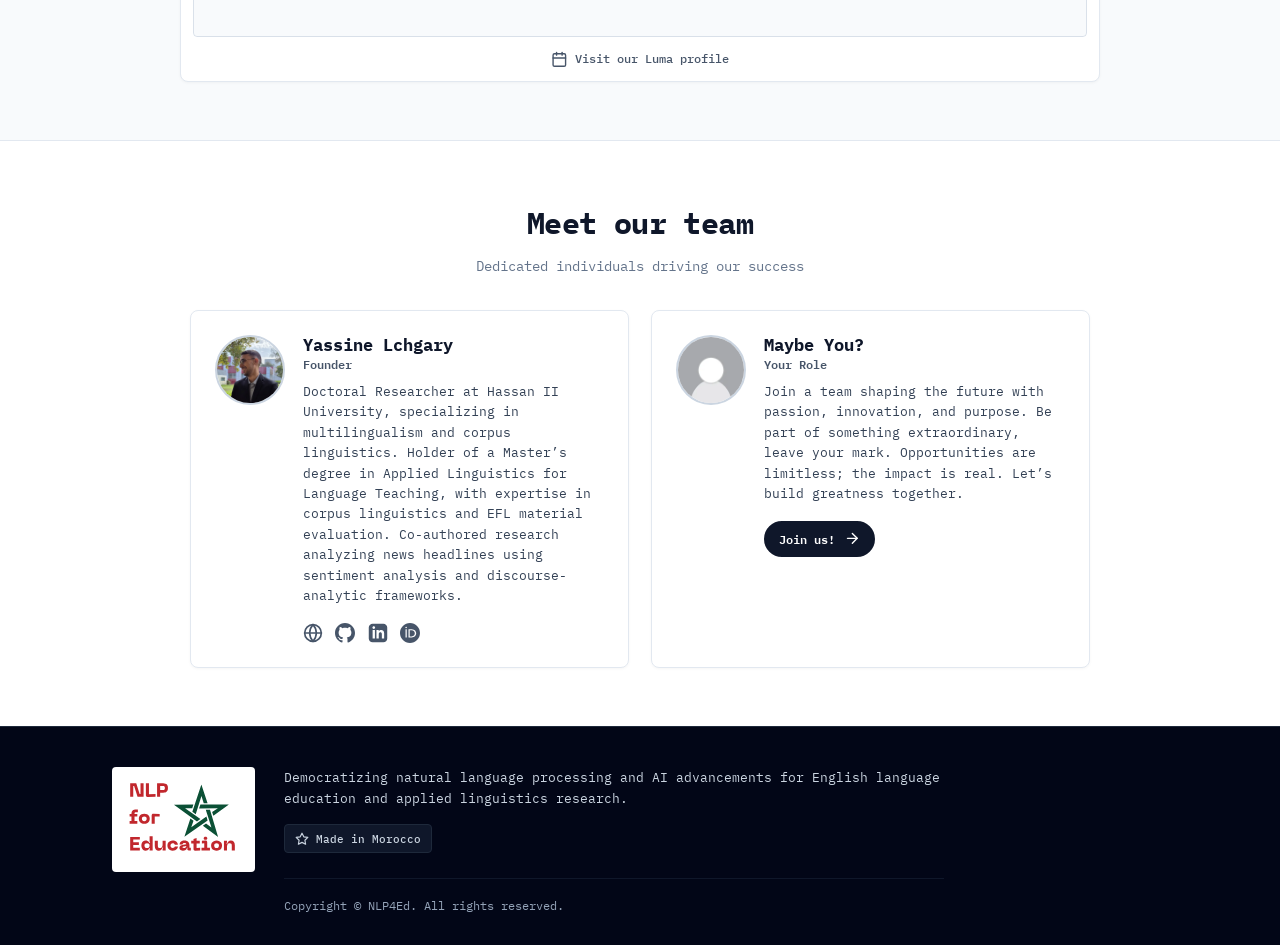
==== commit 825d19d9: "seo: add robots.txt, sitemap, json-ld, og cards, and webp avatars" ====
--- a/index.html
+++ b/index.html
@@ -5,22 +5,118 @@
   <meta name="viewport" content="width=device-width, initial-scale=1.0">
   <title>NLP4Ed - Empowering EFL Education Through AI and NLP</title>
   <meta name="description" content="NLP4Ed is a community of tech enthusiasts, EFL teachers, and education researchers bringing AI and NLP advancements to English education in Morocco.">
+  <meta name="author" content="Yassine Lchgary">
   <meta name="theme-color" content="#0f2238">
+  <link rel="canonical" href="https://nlp4ed.com/">
 
   <!-- og tags -->
   <meta property="og:title" content="NLP4Ed - Empowering EFL Education Through AI and NLP">
   <meta property="og:description" content="Democratizing AI and Natural Language Processing tools for EFL teachers and researchers in Morocco.">
   <meta property="og:type" content="website">
-  <meta property="og:image" content="./img/nlp4ed_logo.svg">
+  <meta property="og:url" content="https://nlp4ed.com/">
+  <meta property="og:site_name" content="NLP4Ed">
+  <meta property="og:image" content="https://nlp4ed.com/img/nlp4ed-og-image.png">
+  <meta property="og:image:width" content="1200">
+  <meta property="og:image:height" content="630">
+  <meta property="og:image:alt" content="NLP4Ed - Natural Language Processing for Education">
+
+  <!-- twitter card -->
+  <meta name="twitter:card" content="summary_large_image">
+  <meta name="twitter:site" content="@NLP4Ed">
+  <meta name="twitter:title" content="NLP4Ed - Empowering EFL Education Through AI and NLP">
+  <meta name="twitter:description" content="Democratizing AI and Natural Language Processing tools for EFL teachers and researchers in Morocco.">
+  <meta name="twitter:image" content="https://nlp4ed.com/img/nlp4ed-og-image.png">
 
   <link rel="icon" type="image/svg+xml" href="./img/nlp4ed_logo.svg">
 
   <!-- google font: ibm plex mono -->
   <link rel="preconnect" href="https://fonts.googleapis.com">
   <link rel="preconnect" href="https://fonts.gstatic.com" crossorigin>
-  <link href="https://fonts.googleapis.com/css2?family=IBM+Plex+Mono:ital,wght@0,300;0,400;0,500;0,600;0,700;1,400;1,700&display=swap" rel="stylesheet">
+  <link href="https://fonts.googleapis.com/css2?family=IBM+Plex+Mono:wght@400;500;600;700&display=swap" rel="stylesheet">
 
   <link rel="stylesheet" href="./css/style.css">
+
+  <!-- structured data -->
+  <script type="application/ld+json">
+  {
+    "@context": "https://schema.org",
+    "@graph": [
+      {
+        "@type": "Organization",
+        "@id": "https://nlp4ed.com/#organization",
+        "name": "NLP4Ed",
+        "alternateName": [
+          "NLP4ED",
+          "Natural Language Processing for Education"
+        ],
+        "url": "https://nlp4ed.com/",
+        "logo": {
+          "@type": "ImageObject",
+          "url": "https://nlp4ed.com/img/nlp4ed_logo.svg",
+          "width": 550,
+          "height": 408
+        },
+        "image": "https://nlp4ed.com/img/nlp4ed-og-image.png",
+        "description": "A community of tech enthusiasts, EFL teachers, and education researchers bringing AI and NLP advancements to English education in Morocco.",
+        "email": "mailto:nlp4ed@gmail.com",
+        "founder": {
+          "@id": "https://nlp4ed.com/#yassine-lchgary"
+        },
+        "sameAs": [
+          "https://github.com/NLP4Ed",
+          "https://huggingface.co/NLP4Ed",
+          "https://www.linkedin.com/company/nlp4ed/",
+          "https://www.youtube.com/@NLP4Ed",
+          "https://x.com/NLP4Ed",
+          "https://luma.com/user/nlp4ed"
+        ]
+      },
+      {
+        "@type": "Person",
+        "@id": "https://nlp4ed.com/#yassine-lchgary",
+        "name": "Yassine Lchgary",
+        "jobTitle": "Founder",
+        "description": "Doctoral Researcher in multilingualism and corpus linguistics at Hassan II University and Founder of NLP4Ed.",
+        "url": "https://yassinelchgary.com",
+        "image": {
+          "@type": "ImageObject",
+          "url": "https://nlp4ed.com/img/team/yassine-lchgary.webp",
+          "width": 600,
+          "height": 600,
+          "caption": "Yassine Lchgary, Founder of NLP4Ed"
+        },
+        "worksFor": {
+          "@id": "https://nlp4ed.com/#organization"
+        },
+        "affiliation": {
+          "@type": "CollegeOrUniversity",
+          "name": "Hassan II University"
+        },
+        "sameAs": [
+          "https://yassinelchgary.com",
+          "https://github.com/yassinelchgary",
+          "https://huggingface.co/yassinelchgary",
+          "https://linkedin.com/in/yassine-lchgary",
+          "https://orcid.org/0009-0002-4571-5301",
+          "https://scholar.google.com/citations?user=w6xOt_EAAAAJ",
+          "https://www.researchgate.net/profile/Yassine-Lchgary",
+          "https://lscs-lab.ma/people/graduate-research-group/yassine-lchgary/"
+        ]
+      },
+      {
+        "@type": "WebSite",
+        "@id": "https://nlp4ed.com/#website",
+        "name": "NLP4Ed",
+        "alternateName": "NLP4ED",
+        "url": "https://nlp4ed.com/",
+        "publisher": {
+          "@id": "https://nlp4ed.com/#organization"
+        },
+        "inLanguage": "en"
+      }
+    ]
+  }
+  </script>
 </head>
 <body>
   <!-- a11y skip link -->
@@ -42,7 +138,7 @@
   <header class="site-header">
     <div class="container nav-container">
       <a href="https://nlp4ed.com" class="brand-logo-link" aria-label="NLP4Ed Home">
-        <img src="./img/nlp4ed_logo.svg" alt="NLP4Ed Logo" class="brand-logo-img">
+        <img src="./img/nlp4ed_logo.svg" alt="NLP4Ed Logo" class="brand-logo-img" width="57" height="42">
       </a>
 
       <nav aria-label="Main Navigation">
@@ -385,7 +481,7 @@
         <div class="team-grid">
           <article class="team-card">
             <div class="team-avatar-wrapper">
-              <img src="./img/team/yassine-lchgary.png" alt="Yassine Lchgary" class="team-avatar">
+              <img src="./img/team/yassine-lchgary.webp" alt="Yassine Lchgary, Founder of NLP4Ed" class="team-avatar" width="70" height="70" loading="lazy" decoding="async">
             </div>
             <div class="team-info">
               <h3 class="team-name">Yassine Lchgary</h3>
@@ -412,7 +508,7 @@
 
           <article class="team-card">
             <div class="team-avatar-wrapper">
-              <img src="./img/team/placeholder-avatar.png" alt="Maybe You? Avatar" class="team-avatar">
+              <img src="./img/team/placeholder-avatar.webp" alt="Maybe You? Avatar" class="team-avatar" width="70" height="70" loading="lazy" decoding="async">
             </div>
             <div class="team-info">
               <h3 class="team-name">Maybe You?</h3>
@@ -437,7 +533,7 @@
       <div class="footer-layout">
         <div class="footer-logo-col">
           <a href="https://nlp4ed.com" class="footer-logo-link" aria-label="NLP4Ed Home">
-            <img src="./img/nlp4ed_logo.svg" alt="NLP4Ed Logo" class="footer-logo-img">
+            <img src="./img/nlp4ed_logo.svg" alt="NLP4Ed Logo" class="footer-logo-img" width="120" height="89" loading="lazy" decoding="async">
           </a>
         </div>
 
@@ -461,8 +557,8 @@
     </div>
   </footer>
 
-  <script src="./js/lenis.min.js"></script>
-  <script src="./js/config.js"></script>
-  <script src="./js/main.js"></script>
+  <script src="./js/lenis.min.js" defer></script>
+  <script src="./js/config.js" defer></script>
+  <script src="./js/main.js" defer></script>
 </body>
 </html>
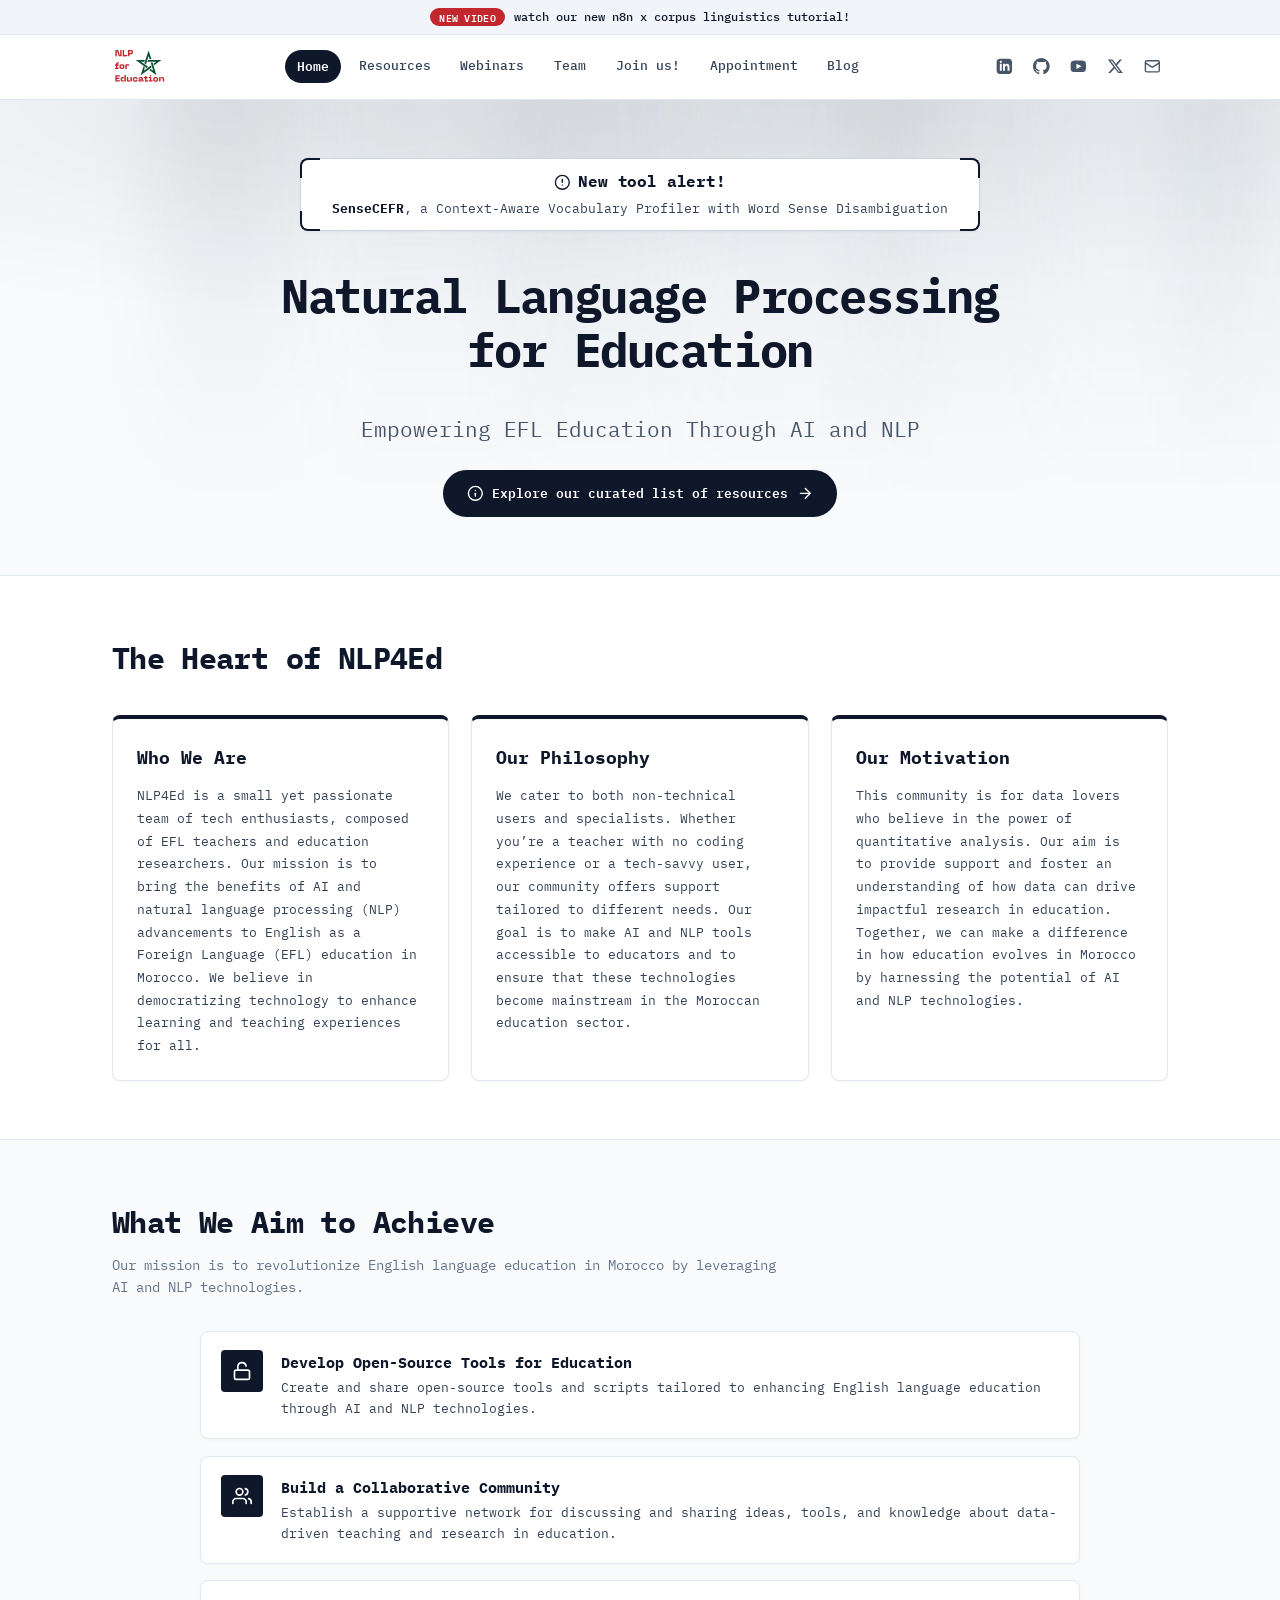
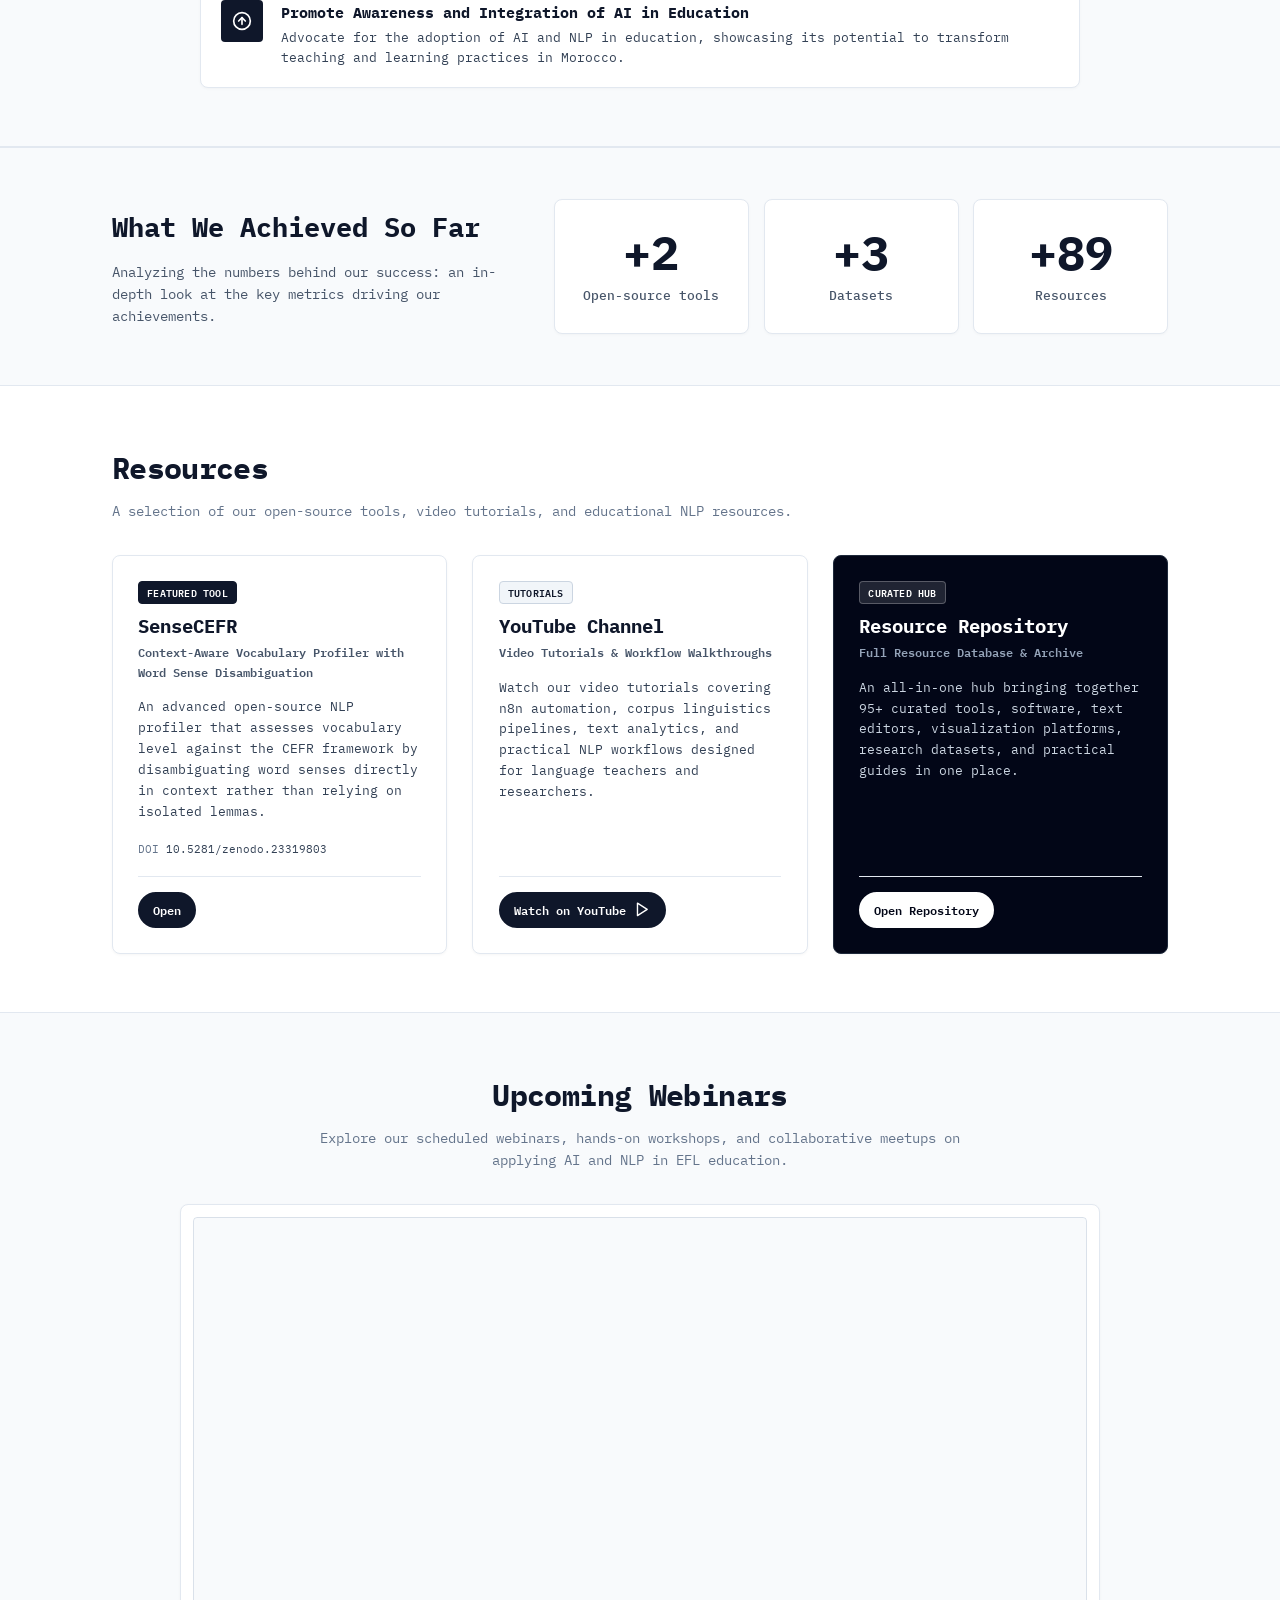
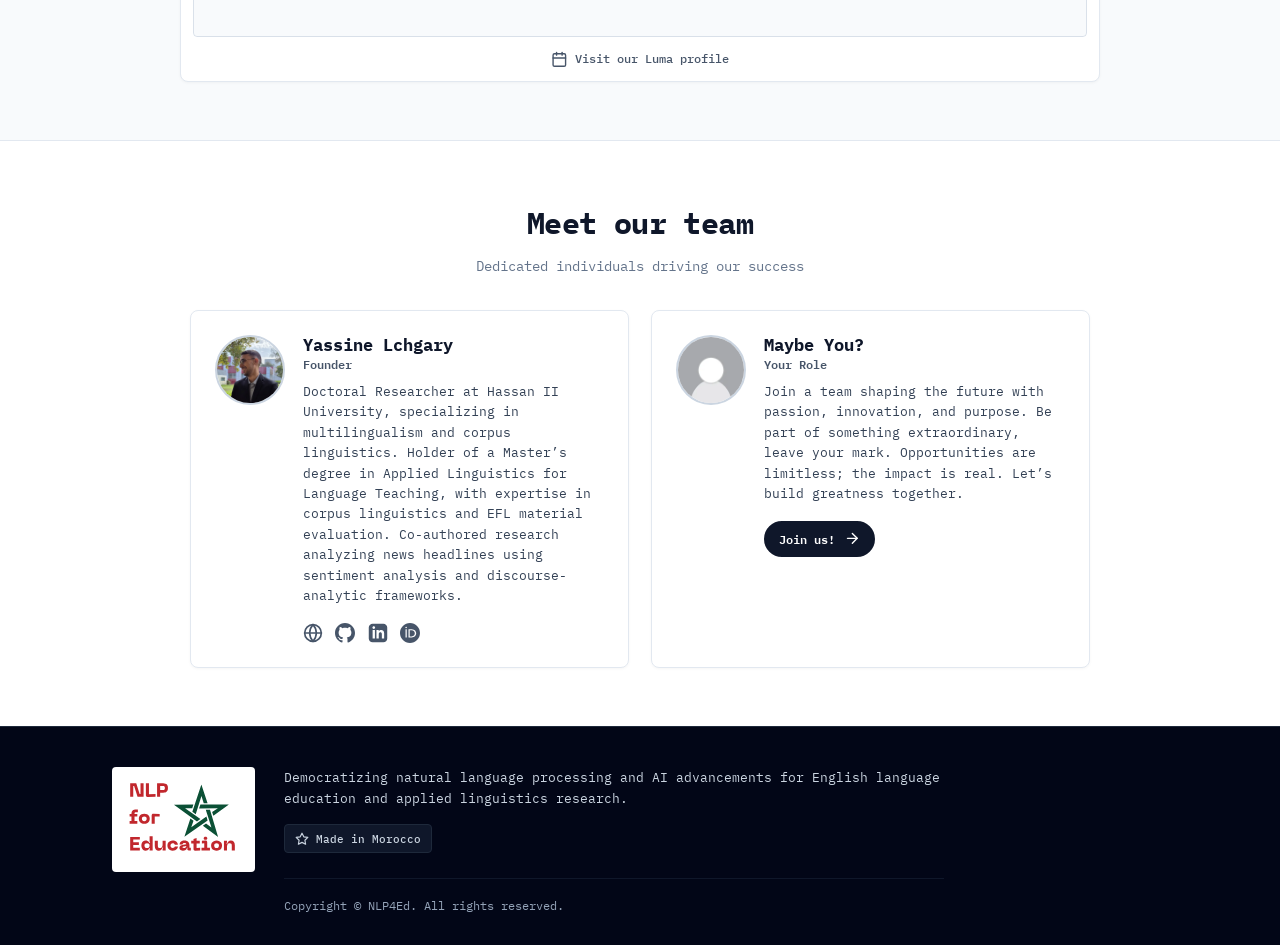
==== commit 79d36594: "seo: link cv in person json-ld" ====
--- a/index.html
+++ b/index.html
@@ -94,6 +94,7 @@
         },
         "sameAs": [
           "https://yassinelchgary.com",
+          "https://yassinelchgary.com/cv/",
           "https://github.com/yassinelchgary",
           "https://huggingface.co/yassinelchgary",
           "https://linkedin.com/in/yassine-lchgary",
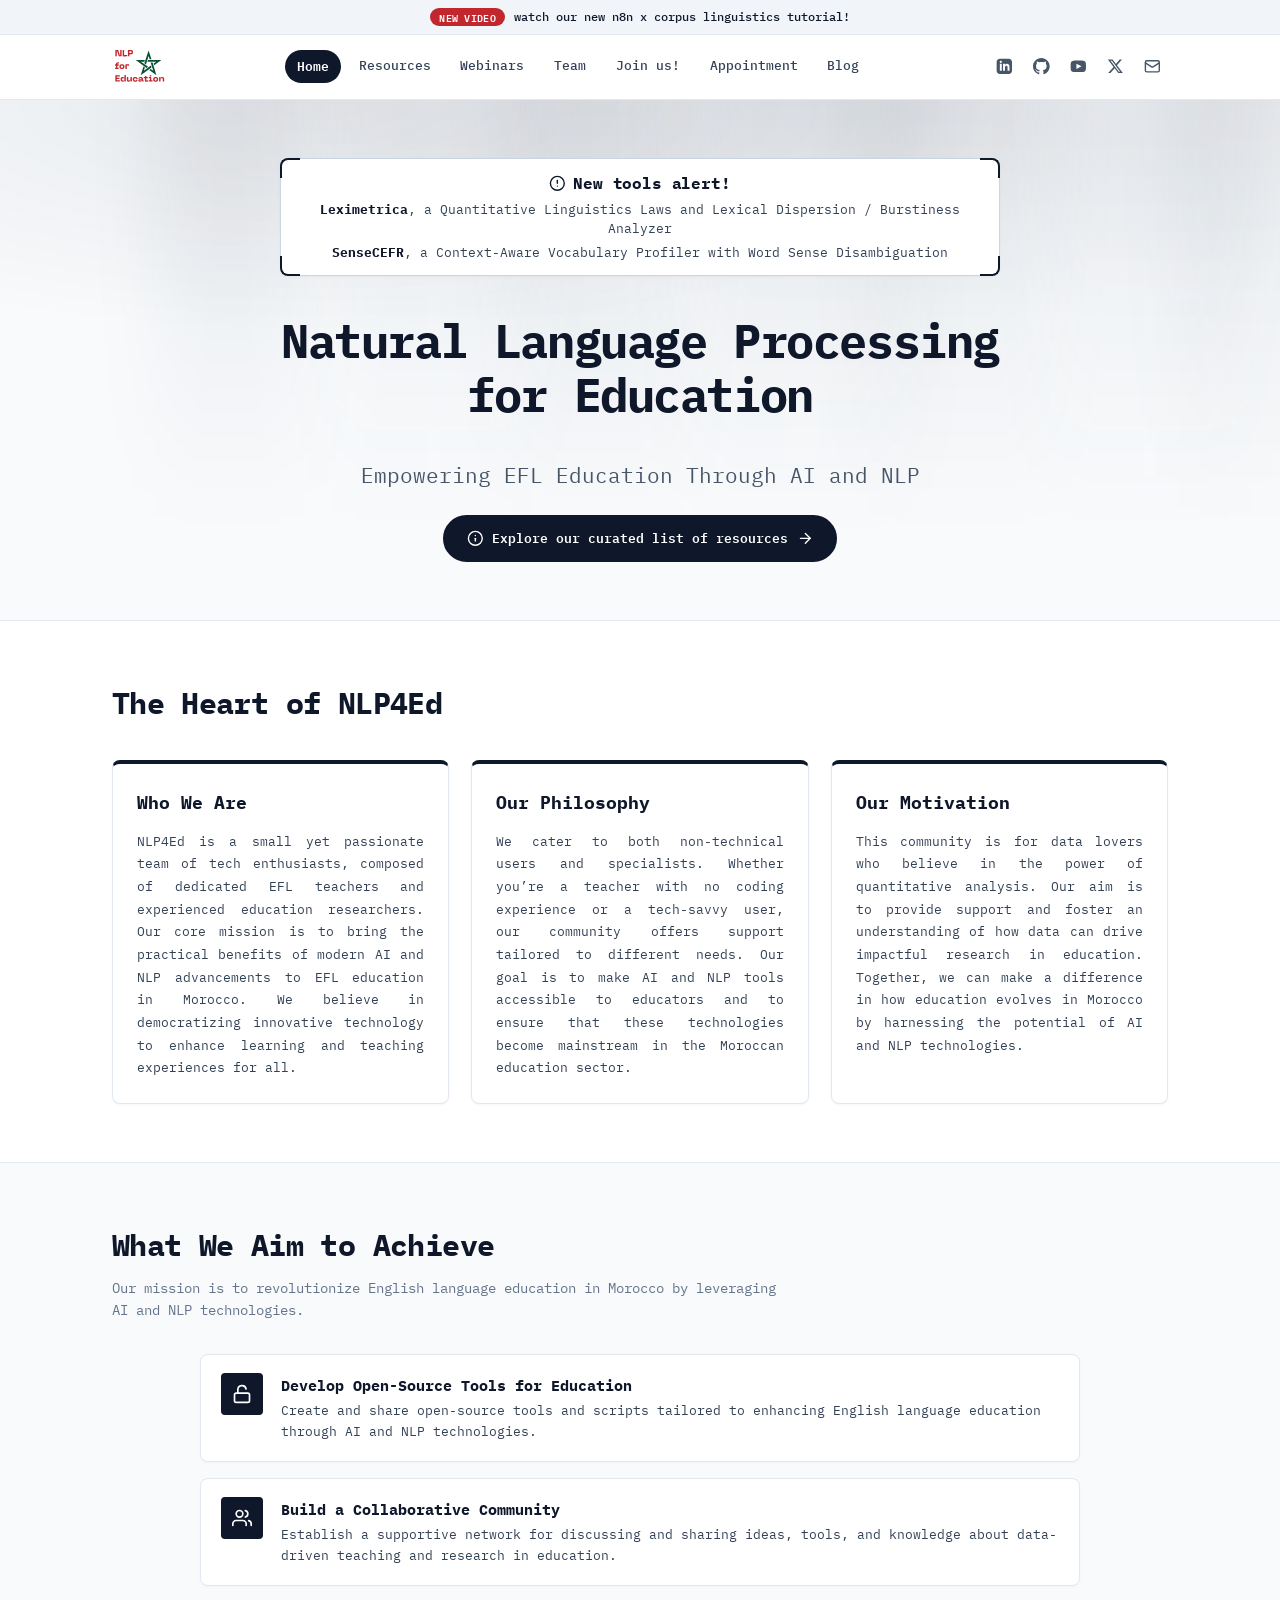
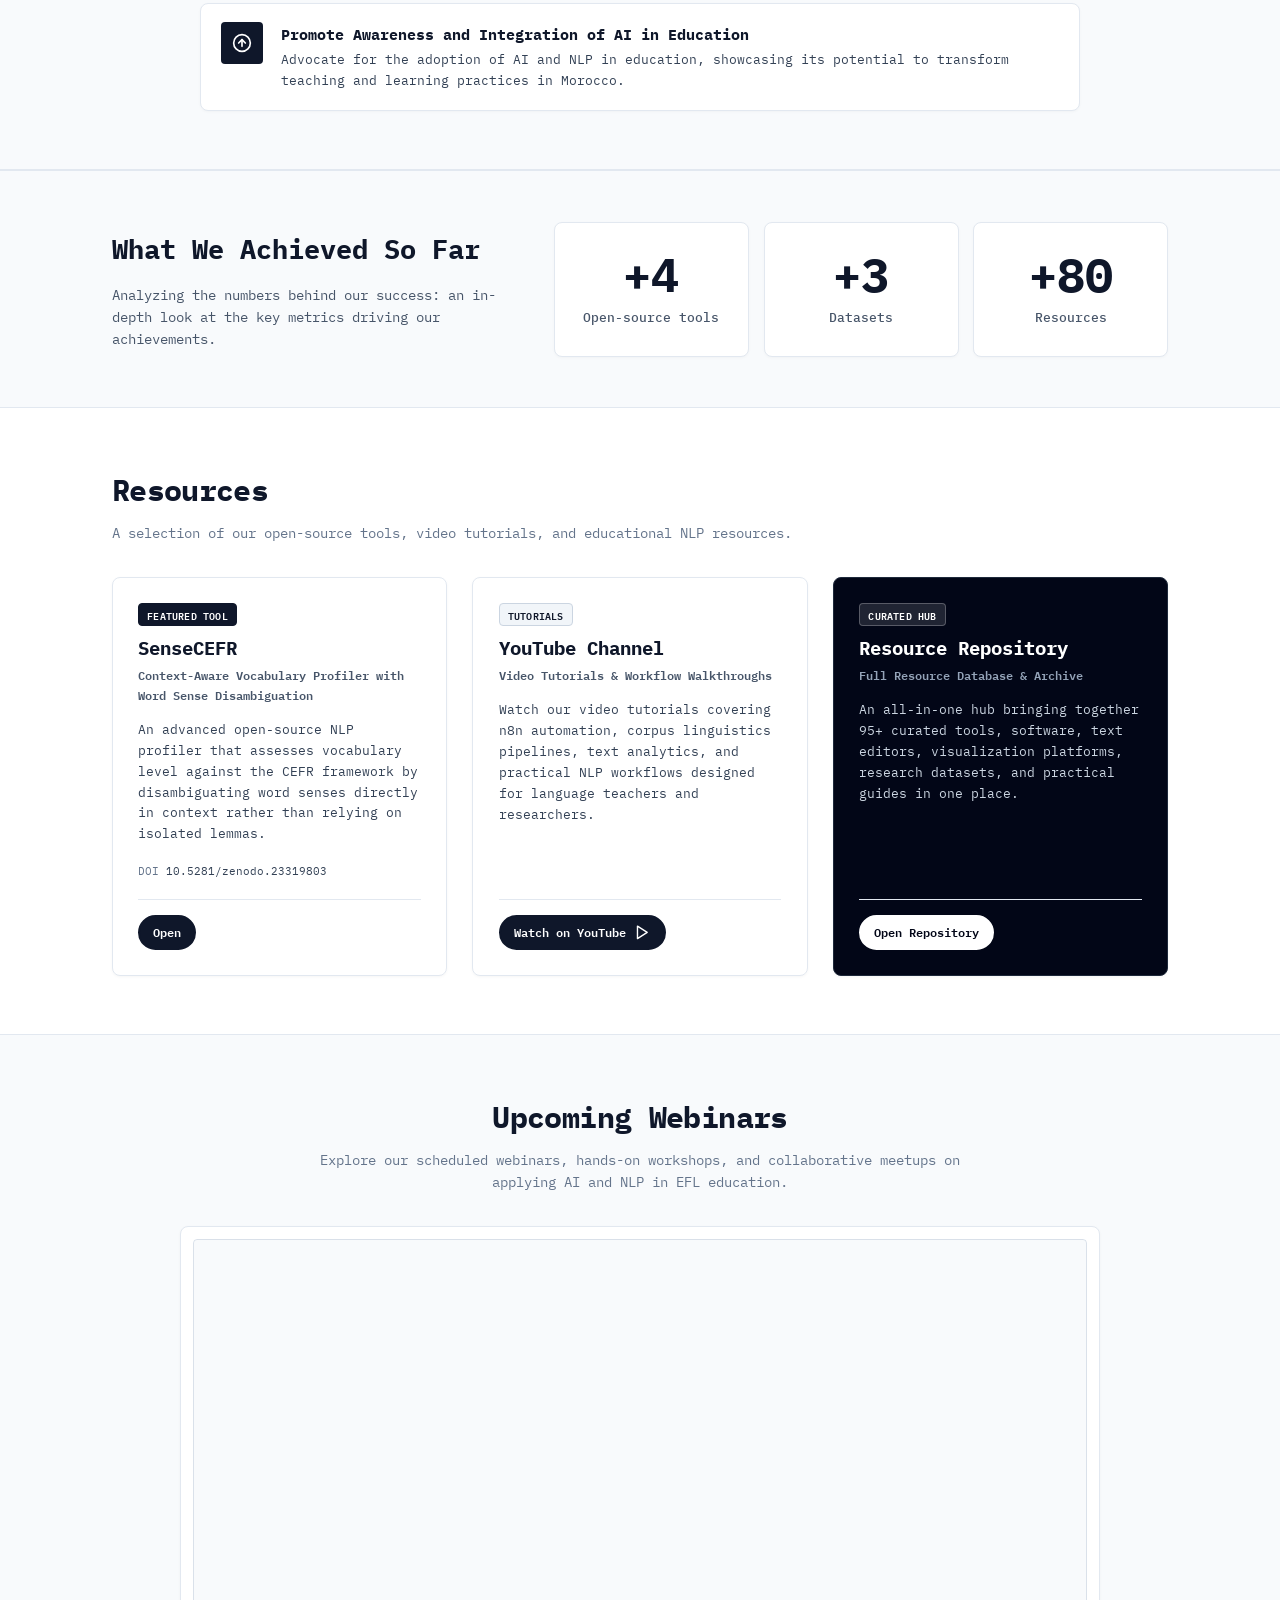
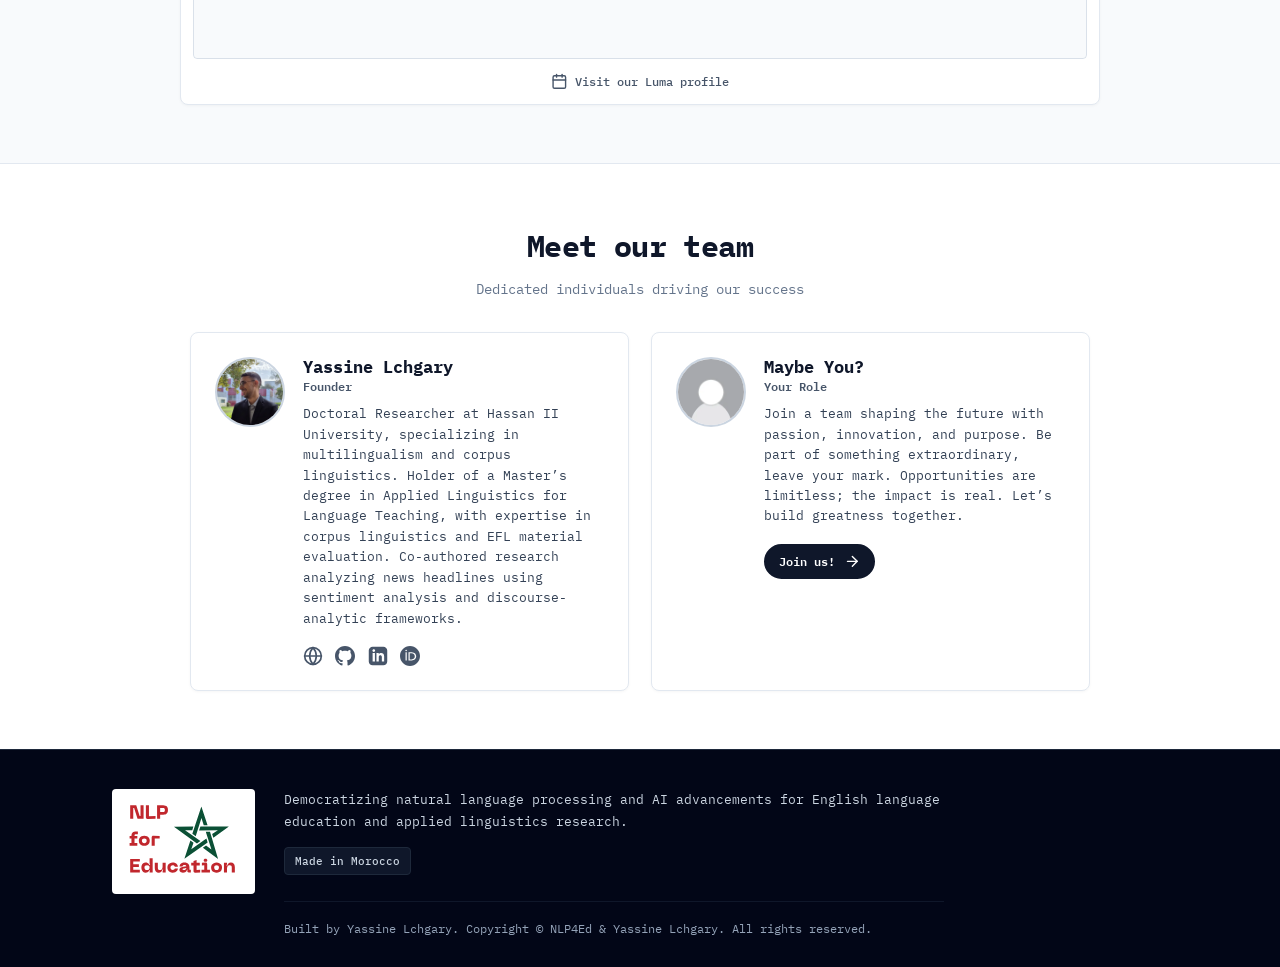
==== commit c6c75225: "update homepage copy, tools alert, and footer" ====
--- a/index.html
+++ b/index.html
@@ -196,19 +196,24 @@
         <div class="light-ray light-ray-7"></div>
       </div>
       <div class="container hero-content">
-        <a href="https://nlp4ed.com/SenseCEFR/" target="_blank" rel="noopener noreferrer" class="hero-alert">
+        <div class="hero-alert">
           <span class="hero-alert-corner corner-tl" aria-hidden="true"></span>
           <span class="hero-alert-corner corner-tr" aria-hidden="true"></span>
           <span class="hero-alert-corner corner-bl" aria-hidden="true"></span>
           <span class="hero-alert-corner corner-br" aria-hidden="true"></span>
           <div class="hero-alert-title">
             <svg class="icon" viewBox="0 0 24 24"><circle cx="12" cy="12" r="10"></circle><line x1="12" y1="8" x2="12" y2="12"></line><line x1="12" y1="16" x2="12.01" y2="16"></line></svg>
-            New tool alert!
-          </div>
-          <p class="hero-alert-desc">
-            <span class="hero-alert-link">SenseCEFR</span>, a Context-Aware Vocabulary Profiler with Word Sense Disambiguation
-          </p>
-        </a>
+            New tools alert!
+          </div>
+          <div class="hero-alert-list">
+            <p class="hero-alert-desc">
+              <a href="https://nlp4ed.com/Leximetrica/" target="_blank" rel="noopener noreferrer" class="hero-alert-item-link"><span class="hero-alert-link">Leximetrica</span>, a Quantitative Linguistics Laws and Lexical Dispersion / Burstiness Analyzer</a>
+            </p>
+            <p class="hero-alert-desc">
+              <a href="https://nlp4ed.com/SenseCEFR/" target="_blank" rel="noopener noreferrer" class="hero-alert-item-link"><span class="hero-alert-link">SenseCEFR</span>, a Context-Aware Vocabulary Profiler with Word Sense Disambiguation</a>
+            </p>
+          </div>
+        </div>
 
         <h1 class="hero-title">
           Natural Language Processing for Education
@@ -240,7 +245,7 @@
               <span class="accent-word">Who</span> We Are
             </h3>
             <p class="heart-card-text">
-              NLP4Ed is a small yet passionate team of tech enthusiasts, composed of EFL teachers and education researchers. Our mission is to bring the benefits of AI and natural language processing (NLP) advancements to English as a Foreign Language (EFL) education in Morocco. We believe in democratizing technology to enhance learning and teaching experiences for all.
+              NLP4Ed is a small yet passionate team of tech enthusiasts, composed of dedicated EFL teachers and experienced education researchers. Our core mission is to bring the practical benefits of modern AI and NLP advancements to EFL education in Morocco. We believe in democratizing innovative technology to enhance learning and teaching experiences for all.
             </p>
           </article>
 
@@ -344,7 +349,7 @@
 
           <div class="stats-grid">
             <a href="./resources/" class="stat-box">
-              <div class="stat-number" data-target="2" data-prefix="+">+2</div>
+              <div class="stat-number" data-target="5" data-prefix="+">+5</div>
               <div class="stat-label">Open-source tools</div>
             </a>
             <a href="./resources/" class="stat-box">
@@ -544,14 +549,13 @@
           </p>
 
           <div class="country-badge">
-            <svg class="icon" style="width: 14px; height: 14px;" viewBox="0 0 24 24"><polygon points="12 2 15.09 8.26 22 9.27 17 14.14 18.18 21.02 12 17.77 5.82 21.02 7 14.14 2 9.27 8.91 8.26 12 2"></polygon></svg>
             <span>Made in Morocco</span>
           </div>
 
           <div class="footer-divider"></div>
 
           <div class="footer-copyright">
-            Copyright &copy; NLP4Ed. All rights reserved.
+            Built by Yassine Lchgary. Copyright &copy; NLP4Ed &amp; Yassine Lchgary. All rights reserved.
           </div>
         </div>
       </div>
--- a/css/style.css
+++ b/css/style.css
@@ -572,18 +572,12 @@
   color: var(--color-text);
   border: 1px solid var(--slate-300);
   border-radius: var(--radius-md);
-  padding: 0.75rem 1.25rem;
+  padding: 0.85rem 1.25rem;
   width: 100%;
-  max-width: 680px;
+  max-width: 720px;
   text-align: center;
   box-shadow: 0 1px 3px rgba(0, 0, 0, 0.04);
-  cursor: pointer;
-}
-
-.hero-alert:hover {
-  text-decoration: none;
-  color: var(--color-text);
-  border-color: var(--slate-400);
+  cursor: default;
 }
 
 /* corner pulse on alert */
@@ -650,9 +644,30 @@
   gap: 0.5rem;
 }
 
+.hero-alert-list {
+  display: flex;
+  flex-direction: column;
+  gap: 0.4rem;
+  margin-top: 0.35rem;
+}
+
 .hero-alert-desc {
   font-size: 0.88rem;
   color: var(--color-text-body);
+  line-height: 1.45;
+}
+
+.hero-alert-item-link {
+  color: inherit;
+  text-decoration: none;
+  cursor: pointer;
+  transition: color var(--transition-fast);
+}
+
+.hero-alert-item-link:hover {
+  color: var(--slate-950);
+  text-decoration: underline;
+  text-underline-offset: 3px;
 }
 
 .hero-alert-link {
@@ -661,9 +676,8 @@
   text-decoration: none;
 }
 
-.hero-alert-link:hover {
-  color: var(--slate-700);
-  text-decoration: none;
+.hero-alert-item-link:hover .hero-alert-link {
+  color: var(--slate-950);
 }
 
 .hero-title {
@@ -847,6 +861,7 @@
   font-size: 0.92rem;
   color: var(--color-text-body);
   line-height: 1.7;
+  text-align: justify;
 }
 
 /* mission items */
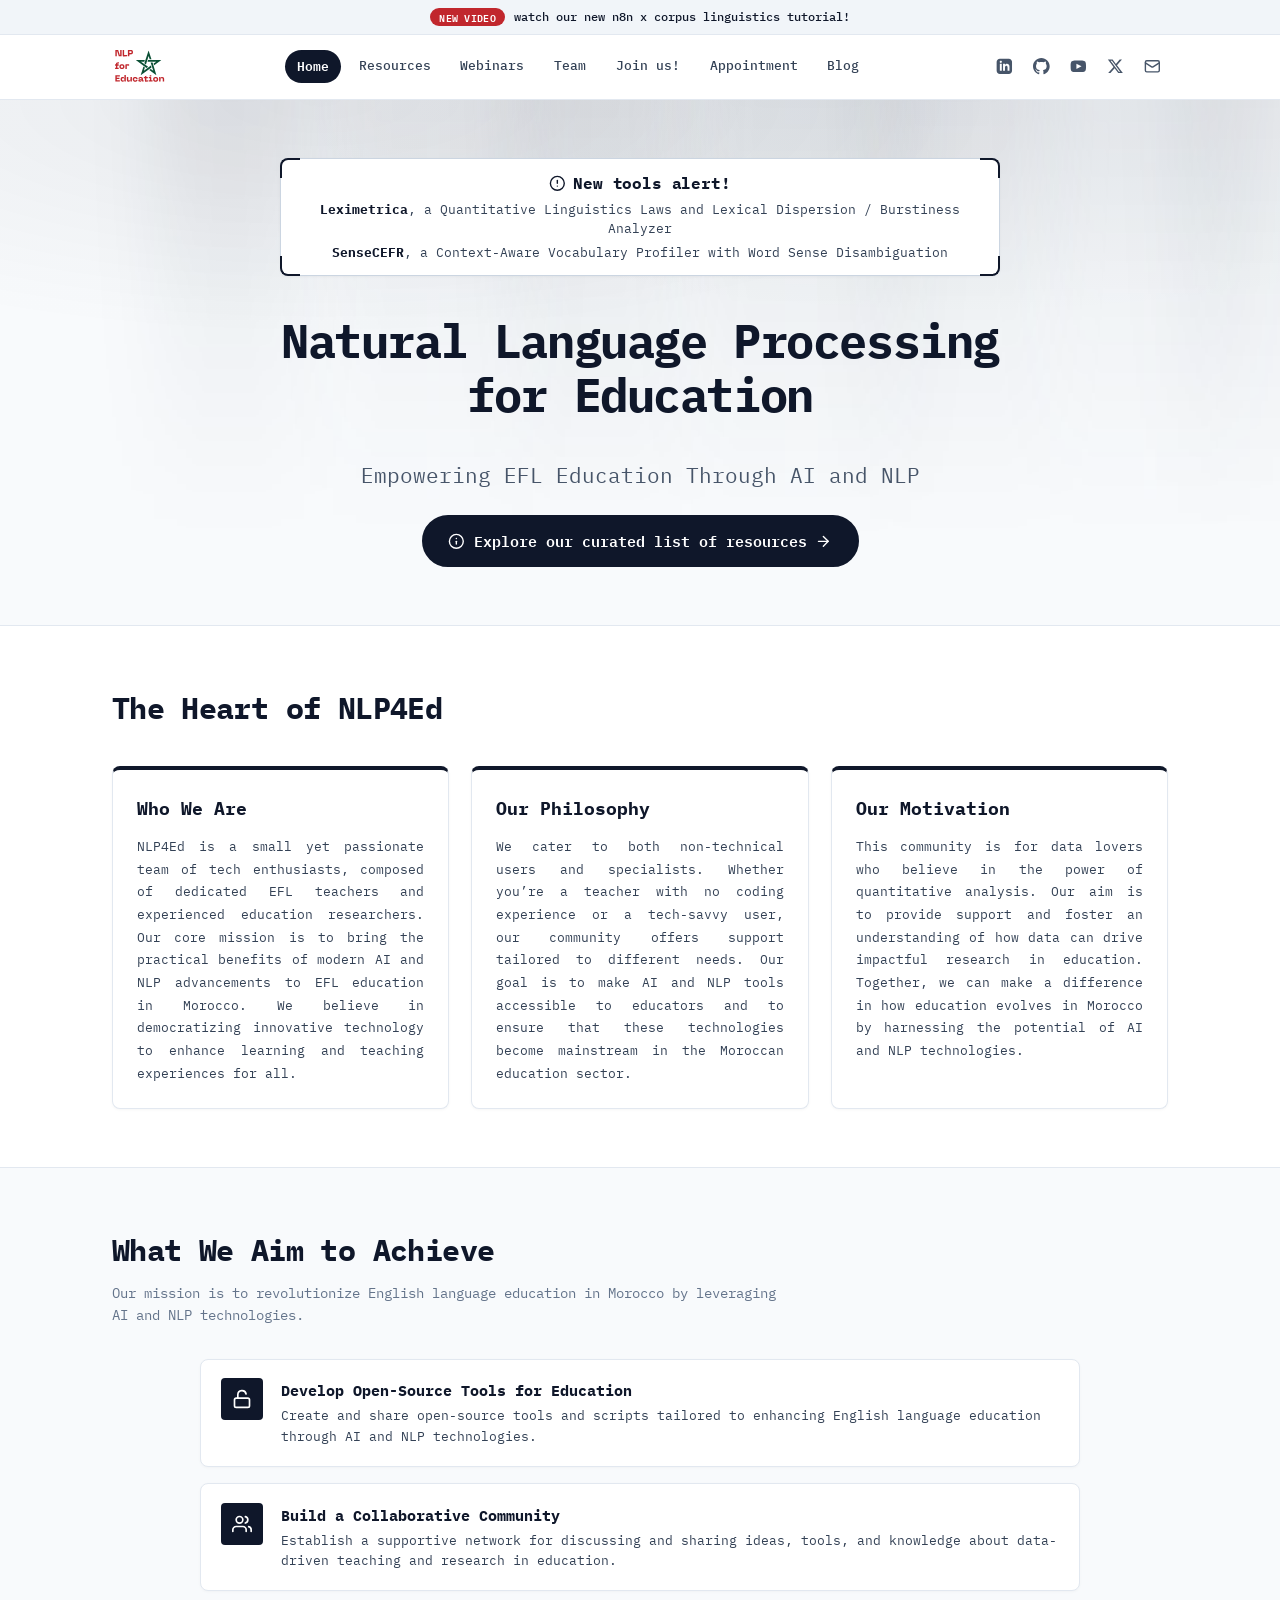
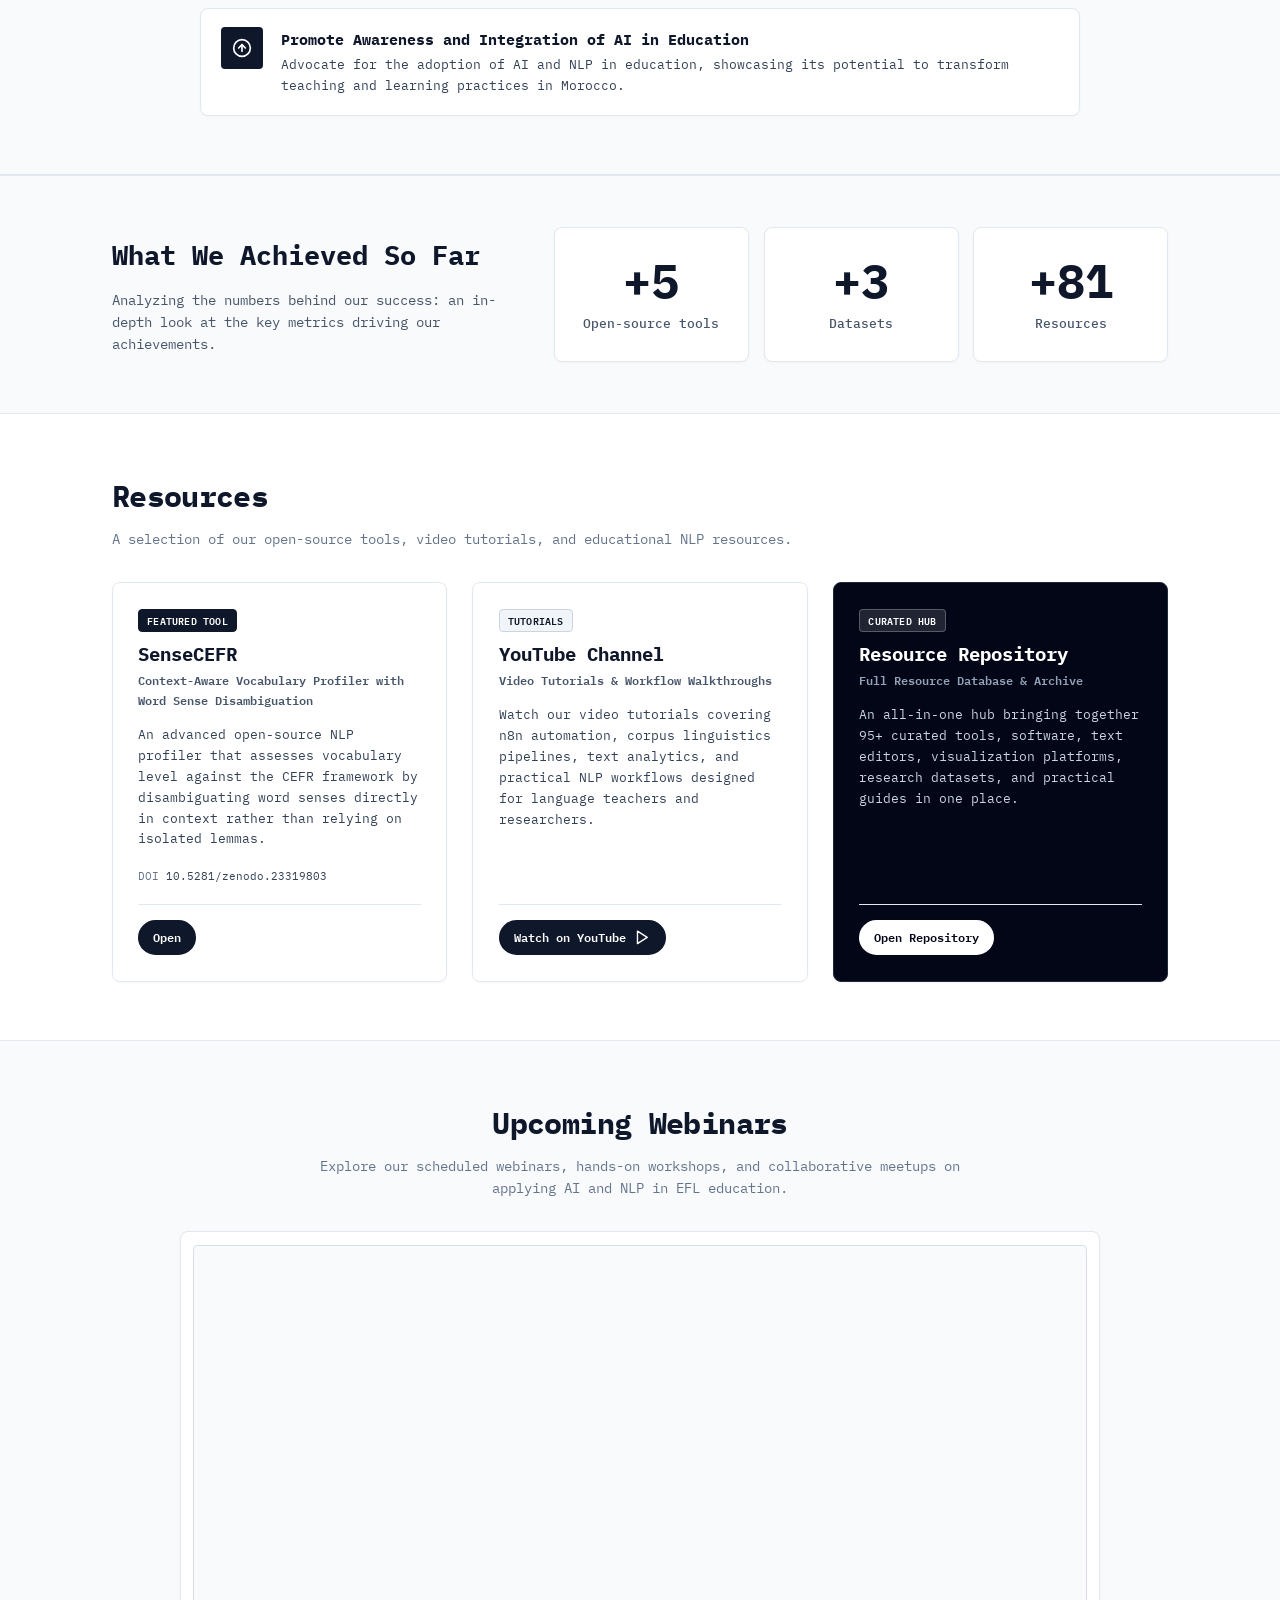
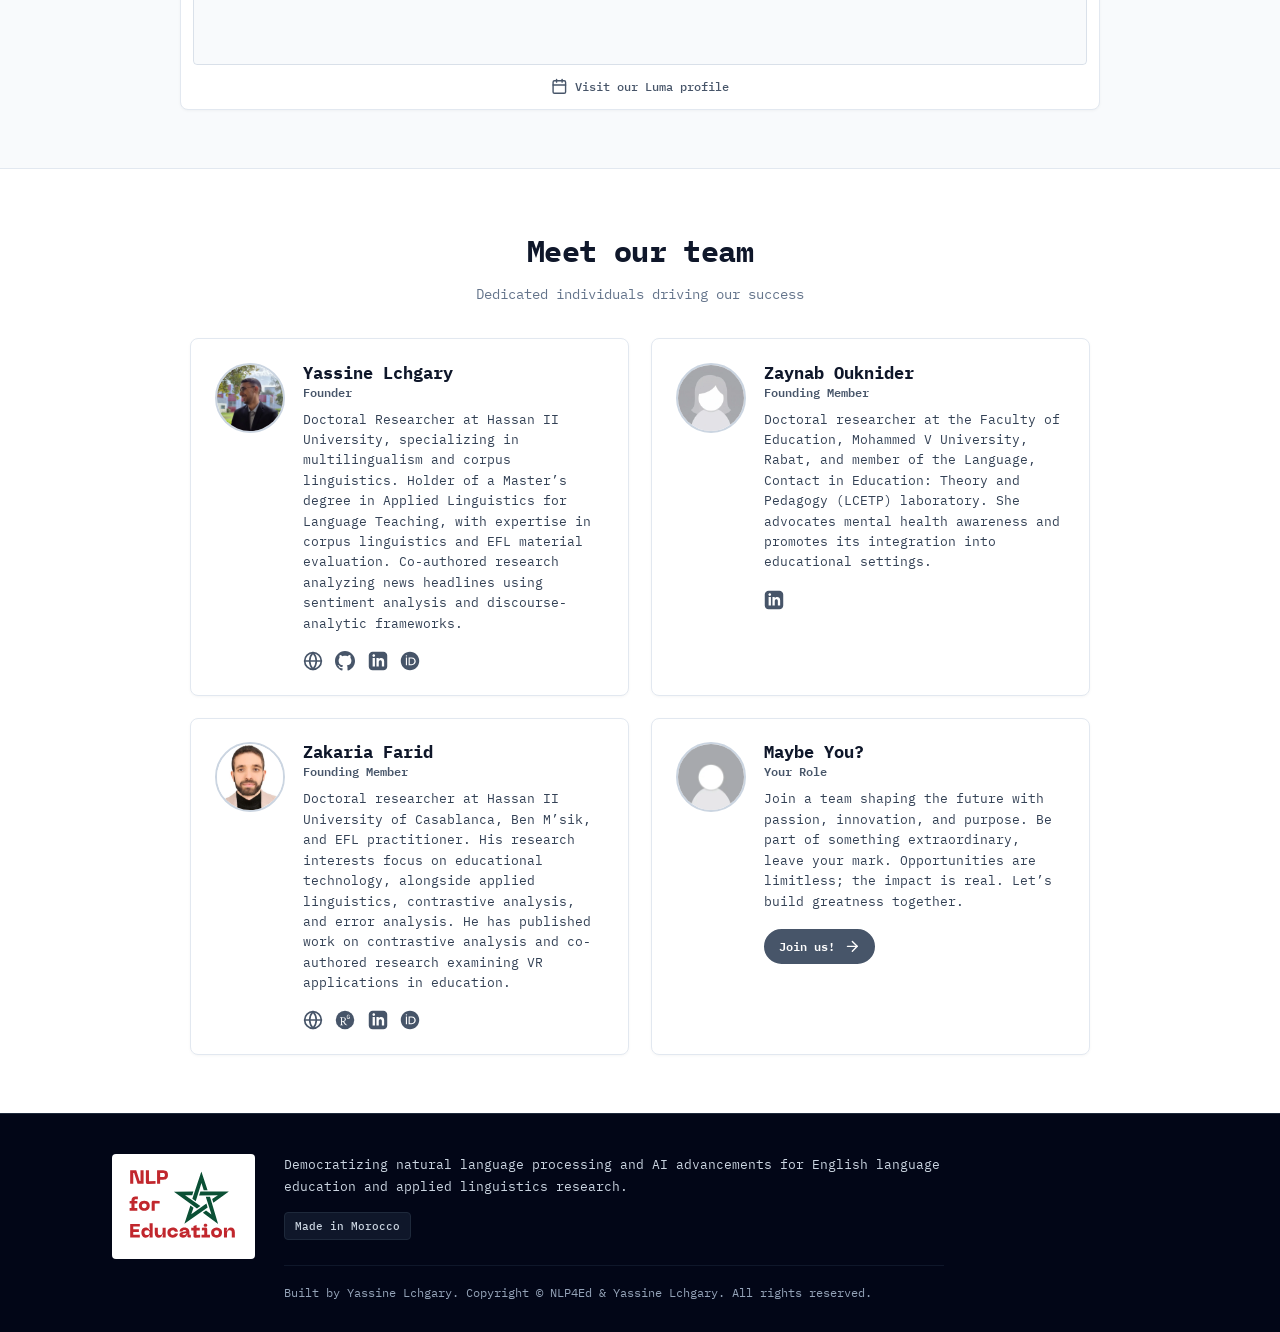
==== commit 4b92d26d: "update team" ====
--- a/index.html
+++ b/index.html
@@ -506,7 +506,52 @@
                   <svg viewBox="-1 -1 26 26" fill="currentColor" aria-hidden="true"><path d="M19 0h-14c-2.761 0-5 2.239-5 5v14c0 2.761 2.239 5 5 5h14c2.762 0 5-2.239 5-5v-14c0-2.761-2.238-5-5-5zm-11 19h-3v-11h3v11zm-1.5-12.268c-.966 0-1.75-.79-1.75-1.764s.784-1.764 1.75-1.764 1.75.79 1.75 1.764-.783 1.764-1.75 1.764zm13.5 12.268h-3v-5.604c0-3.368-4-3.113-4 0v5.604h-3v-11h3v1.765c1.396-2.586 7-2.777 7 2.476v6.759z"/></svg>
                 </a>
                 <a href="https://orcid.org/0009-0002-4571-5301" target="_blank" rel="noopener noreferrer" class="team-social-link" aria-label="ORCID" title="ORCID">
-                  <svg viewBox="0 0 24 24" fill="currentColor" aria-hidden="true"><path d="M12 0C5.372 0 0 5.372 0 12s5.372 12 12 12 12-5.372 12-12S18.628 0 12 0zM7.369 4.378c.525 0 .947.431.947.947s-.422.947-.947.947a.95.95 0 0 1-.947-.947c0-.525.422-.947.947-.947zm-.722 3.038h1.444v10.041H6.647V7.416zm3.562 0h3.9c3.712 0 5.344 2.653 5.344 5.025 0 2.578-2.016 5.016-5.325 5.016h-3.919V7.416zm1.444 1.306v7.444h2.244c2.569 0 3.881-1.631 3.881-3.719 0-2.006-1.288-3.725-3.856-3.725h-2.269z"/></svg>
+                  <svg viewBox="-1 -1 26 26" fill="currentColor" aria-hidden="true"><path d="M12 0C5.372 0 0 5.372 0 12s5.372 12 12 12 12-5.372 12-12S18.628 0 12 0zM7.369 4.378c.525 0 .947.431.947.947s-.422.947-.947.947a.95.95 0 0 1-.947-.947c0-.525.422-.947.947-.947zm-.722 3.038h1.444v10.041H6.647V7.416zm3.562 0h3.9c3.712 0 5.344 2.653 5.344 5.025 0 2.578-2.016 5.016-5.325 5.016h-3.919V7.416zm1.444 1.306v7.444h2.244c2.569 0 3.881-1.631 3.881-3.719 0-2.006-1.288-3.725-3.856-3.725h-2.269z"/></svg>
+                </a>
+              </div>
+            </div>
+          </article>
+
+          <article class="team-card">
+            <div class="team-avatar-wrapper">
+              <img src="./img/team/zaynab-ouknider.webp" alt="Zaynab Ouknider, Founding Member of NLP4Ed" class="team-avatar" width="70" height="70" loading="lazy" decoding="async">
+            </div>
+            <div class="team-info">
+              <h3 class="team-name">Zaynab Ouknider</h3>
+              <p class="team-role">Founding Member</p>
+              <p class="team-bio">
+                Doctoral researcher at the Faculty of Education, Mohammed V University, Rabat, and member of the Language, Contact in Education: Theory and Pedagogy (LCETP) laboratory. She advocates mental health awareness and promotes its integration into educational settings.
+              </p>
+              <div class="team-social-links" aria-label="Social Profiles">
+                <a href="https://www.linkedin.com/in/zaynab-ouknider-202798199/" target="_blank" rel="noopener noreferrer" class="team-social-link" aria-label="LinkedIn" title="LinkedIn">
+                  <svg viewBox="-1 -1 26 26" fill="currentColor" aria-hidden="true"><path d="M19 0h-14c-2.761 0-5 2.239-5 5v14c0 2.761 2.239 5 5 5h14c2.762 0 5-2.239 5-5v-14c0-2.761-2.238-5-5-5zm-11 19h-3v-11h3v11zm-1.5-12.268c-.966 0-1.75-.79-1.75-1.764s.784-1.764 1.75-1.764 1.75.79 1.75 1.764-.783 1.764-1.75 1.764zm13.5 12.268h-3v-5.604c0-3.368-4-3.113-4 0v5.604h-3v-11h3v1.765c1.396-2.586 7-2.777 7 2.476v6.759z"/></svg>
+                </a>
+              </div>
+            </div>
+          </article>
+
+          <article class="team-card">
+            <div class="team-avatar-wrapper">
+              <img src="./img/team/zakaria-farid.webp" alt="Zakaria Farid, Founding Member of NLP4Ed" class="team-avatar" width="70" height="70" loading="lazy" decoding="async">
+            </div>
+            <div class="team-info">
+              <h3 class="team-name">Zakaria Farid</h3>
+              <p class="team-role">Founding Member</p>
+              <p class="team-bio">
+                Doctoral researcher at Hassan II University of Casablanca, Ben M’sik, and EFL practitioner. His research interests focus on educational technology, alongside applied linguistics, contrastive analysis, and error analysis. He has published work on contrastive analysis and co-authored research examining VR applications in education.
+              </p>
+              <div class="team-social-links" aria-label="Social Profiles">
+                <a href="https://lscs-lab.ma/people/graduate-research-group/zakaria-farid/" target="_blank" rel="noopener noreferrer" class="team-social-link" aria-label="LSCS-Lab" title="LSCS-Lab">
+                  <svg viewBox="0 0 24 24" fill="none" stroke="currentColor" stroke-width="2" stroke-linecap="round" stroke-linejoin="round" aria-hidden="true"><circle cx="12" cy="12" r="10"></circle><line x1="2" y1="12" x2="22" y2="12"></line><path d="M12 2a15.3 15.3 0 0 1 4 10 15.3 15.3 0 0 1-4 10 15.3 15.3 0 0 1-4-10 15.3 15.3 0 0 1 4-10z"></path></svg>
+                </a>
+                <a href="https://www.researchgate.net/profile/Zakaria-Farid" target="_blank" rel="noopener noreferrer" class="team-social-link" aria-label="ResearchGate" title="ResearchGate">
+                  <svg viewBox="-1 -1 26 26" aria-hidden="true"><circle cx="12" cy="12" r="12" fill="currentColor"/><path transform="translate(5.04 5.04) scale(0.58)" fill="#fff" d="M19.586 0c-.818 0-1.508.19-2.073.565-.563.377-.97.936-1.213 1.68a3.193 3.193 0 0 0-.112.437 8.365 8.365 0 0 0-.078.53 9 9 0 0 0-.05.727c-.01.282-.013.621-.013 1.016a31.121 31.123 0 0 0 .014 1.017 9 9 0 0 0 .05.727 7.946 7.946 0 0 0 .077.53h-.005a3.334 3.334 0 0 0 .113.438c.245.743.65 1.303 1.214 1.677.565.376 1.255.564 2.075.564.8 0 1.536-.213 2.105-.603.57-.39.94-.916 1.175-1.65.076-.235.135-.558.177-.93a10.9 10.9 0 0 0 .043-1.207v-.82c0-.095-.047-.142-.14-.142h-3.064c-.094 0-.14.047-.14.141v.956c0 .094.046.14.14.14h1.666c.056 0 .084.03.084.086 0 .36 0 .62-.036.865-.038.244-.1.447-.147.606-.108.385-.348.664-.638.876-.29.212-.738.35-1.227.35-.545 0-.901-.15-1.21-.353-.306-.203-.517-.454-.67-.915a3.136 3.136 0 0 1-.147-.762 17.366 17.367 0 0 1-.034-.656c-.01-.26-.014-.572-.014-.939a26.401 26.403 0 0 1 .014-.938 15.821 15.822 0 0 1 .035-.656 3.19 3.19 0 0 1 .148-.76 1.89 1.89 0 0 1 .742-1.01c.344-.244.593-.352 1.137-.352.508 0 .815.096 1.144.303.33.207.528.492.764.925.047.094.111.118.198.07l1.044-.43c.075-.048.09-.115.042-.199a3.549 3.549 0 0 0-.466-.742 3 3 0 0 0-.679-.607 3.313 3.313 0 0 0-.903-.41A4.068 4.068 0 0 0 19.586 0zM8.217 5.836c-1.695 0-3.036.086-4.297.086-1.146 0-2.291 0-3.007-.029v.831l1.088.2c.744.144 1.174.488 1.174 2.264v11.288c0 1.777-.43 2.12-1.174 2.263l-1.088.2v.832c.773-.029 2.12-.086 3.465-.086 1.29 0 2.951.057 3.667.086v-.831l-1.49-.2c-.773-.115-1.174-.487-1.174-2.264v-4.784c.688.057 1.29.057 2.206.057 1.748 3.123 3.41 5.472 4.355 6.56.86 1.032 2.177 1.691 3.839 1.691.487 0 1.003-.086 1.318-.23v-.744c-1.031 0-2.063-.716-2.808-1.518-1.26-1.376-2.95-3.582-4.355-6.074 2.32-.545 4.04-2.722 4.04-4.9 0-3.208-2.492-4.698-5.758-4.698zm-.515 1.29c2.406 0 3.839 1.26 3.839 3.552 0 2.263-1.547 3.782-4.097 3.782-.974 0-1.404-.03-2.063-.086v-7.19c.66-.059 1.547-.059 2.32-.059z"/></svg>
+                </a>
+                <a href="https://www.linkedin.com/in/zakaria-farid-242868421/" target="_blank" rel="noopener noreferrer" class="team-social-link" aria-label="LinkedIn" title="LinkedIn">
+                  <svg viewBox="-1 -1 26 26" fill="currentColor" aria-hidden="true"><path d="M19 0h-14c-2.761 0-5 2.239-5 5v14c0 2.761 2.239 5 5 5h14c2.762 0 5-2.239 5-5v-14c0-2.761-2.238-5-5-5zm-11 19h-3v-11h3v11zm-1.5-12.268c-.966 0-1.75-.79-1.75-1.764s.784-1.764 1.75-1.764 1.75.79 1.75 1.764-.783 1.764-1.75 1.764zm13.5 12.268h-3v-5.604c0-3.368-4-3.113-4 0v5.604h-3v-11h3v1.765c1.396-2.586 7-2.777 7 2.476v6.759z"/></svg>
+                </a>
+                <a href="https://orcid.org/0009-0005-5091-5326" target="_blank" rel="noopener noreferrer" class="team-social-link" aria-label="ORCID" title="ORCID">
+                  <svg viewBox="-1 -1 26 26" fill="currentColor" aria-hidden="true"><path d="M12 0C5.372 0 0 5.372 0 12s5.372 12 12 12 12-5.372 12-12S18.628 0 12 0zM7.369 4.378c.525 0 .947.431.947.947s-.422.947-.947.947a.95.95 0 0 1-.947-.947c0-.525.422-.947.947-.947zm-.722 3.038h1.444v10.041H6.647V7.416zm3.562 0h3.9c3.712 0 5.344 2.653 5.344 5.025 0 2.578-2.016 5.016-5.325 5.016h-3.919V7.416zm1.444 1.306v7.444h2.244c2.569 0 3.881-1.631 3.881-3.719 0-2.006-1.288-3.725-3.856-3.725h-2.269z"/></svg>
                 </a>
               </div>
             </div>
--- a/css/style.css
+++ b/css/style.css
@@ -723,6 +723,8 @@
 
 .hero-btn {
   max-width: 100%;
+  font-size: 1rem;
+  padding: 0.85rem 1.7rem;
 }
 
 .hero-btn .btn-text {
@@ -1279,6 +1281,18 @@
   height: 20px;
 }
 
+.team-card .btn-solid-neutral {
+  background-color: var(--slate-600);
+  border-color: var(--slate-600);
+  color: var(--color-white);
+}
+
+.team-card .btn-solid-neutral:hover {
+  background-color: #000000;
+  border-color: #000000;
+  color: var(--color-white) !important;
+}
+
 /* footer */
 .site-footer {
   background-color: var(--slate-950);
@@ -1452,8 +1466,8 @@
     max-width: 100%;
     white-space: normal;
     text-align: center;
-    font-size: clamp(0.72rem, 3.2vw, 0.82rem);
-    padding: 0.65rem 0.85rem;
+    font-size: clamp(0.8rem, 3.5vw, 0.92rem);
+    padding: 0.7rem 0.95rem;
     gap: 0.45rem;
     line-height: 1.35;
   }
@@ -1483,8 +1497,8 @@
 
 @media (max-width: 420px) {
   .hero-cta-group .btn {
-    font-size: 0.72rem;
-    padding: 0.6rem 0.65rem;
+    font-size: 0.8rem;
+    padding: 0.65rem 0.75rem;
     gap: 0.35rem;
   }
 
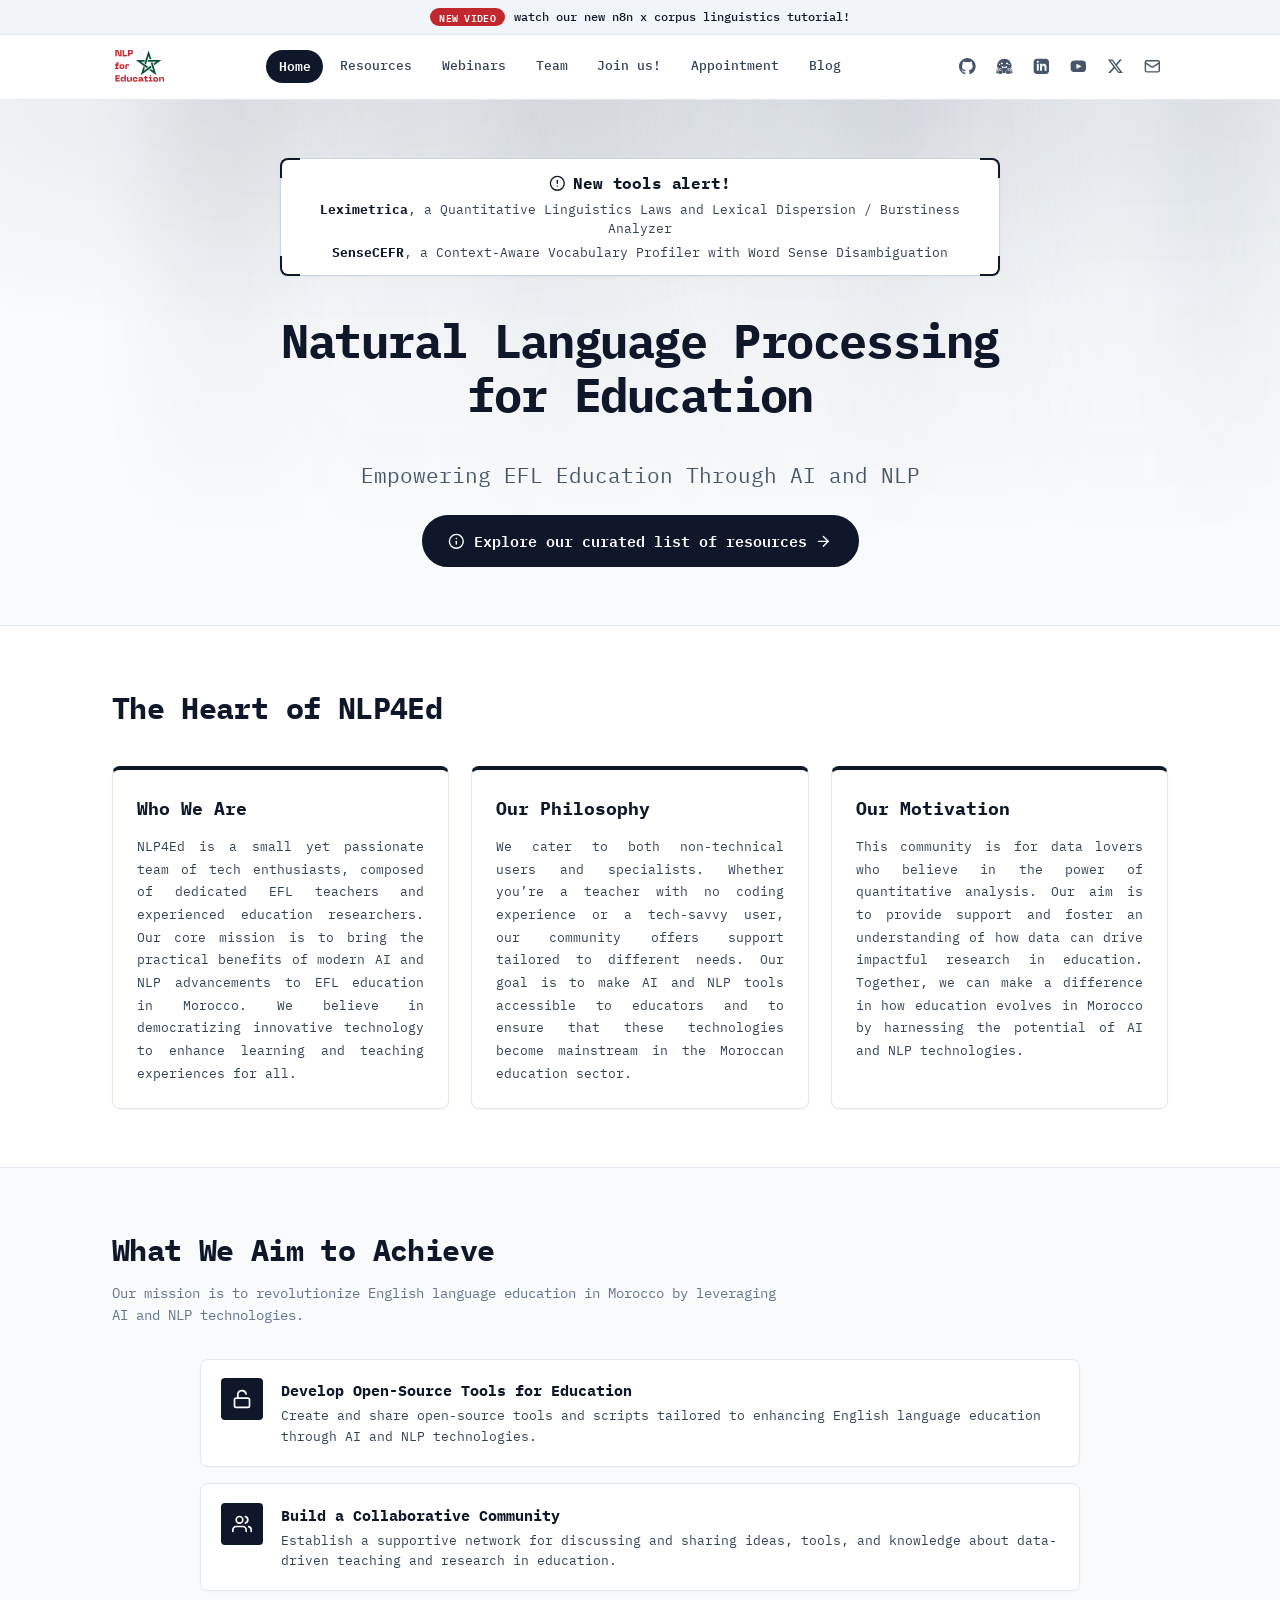
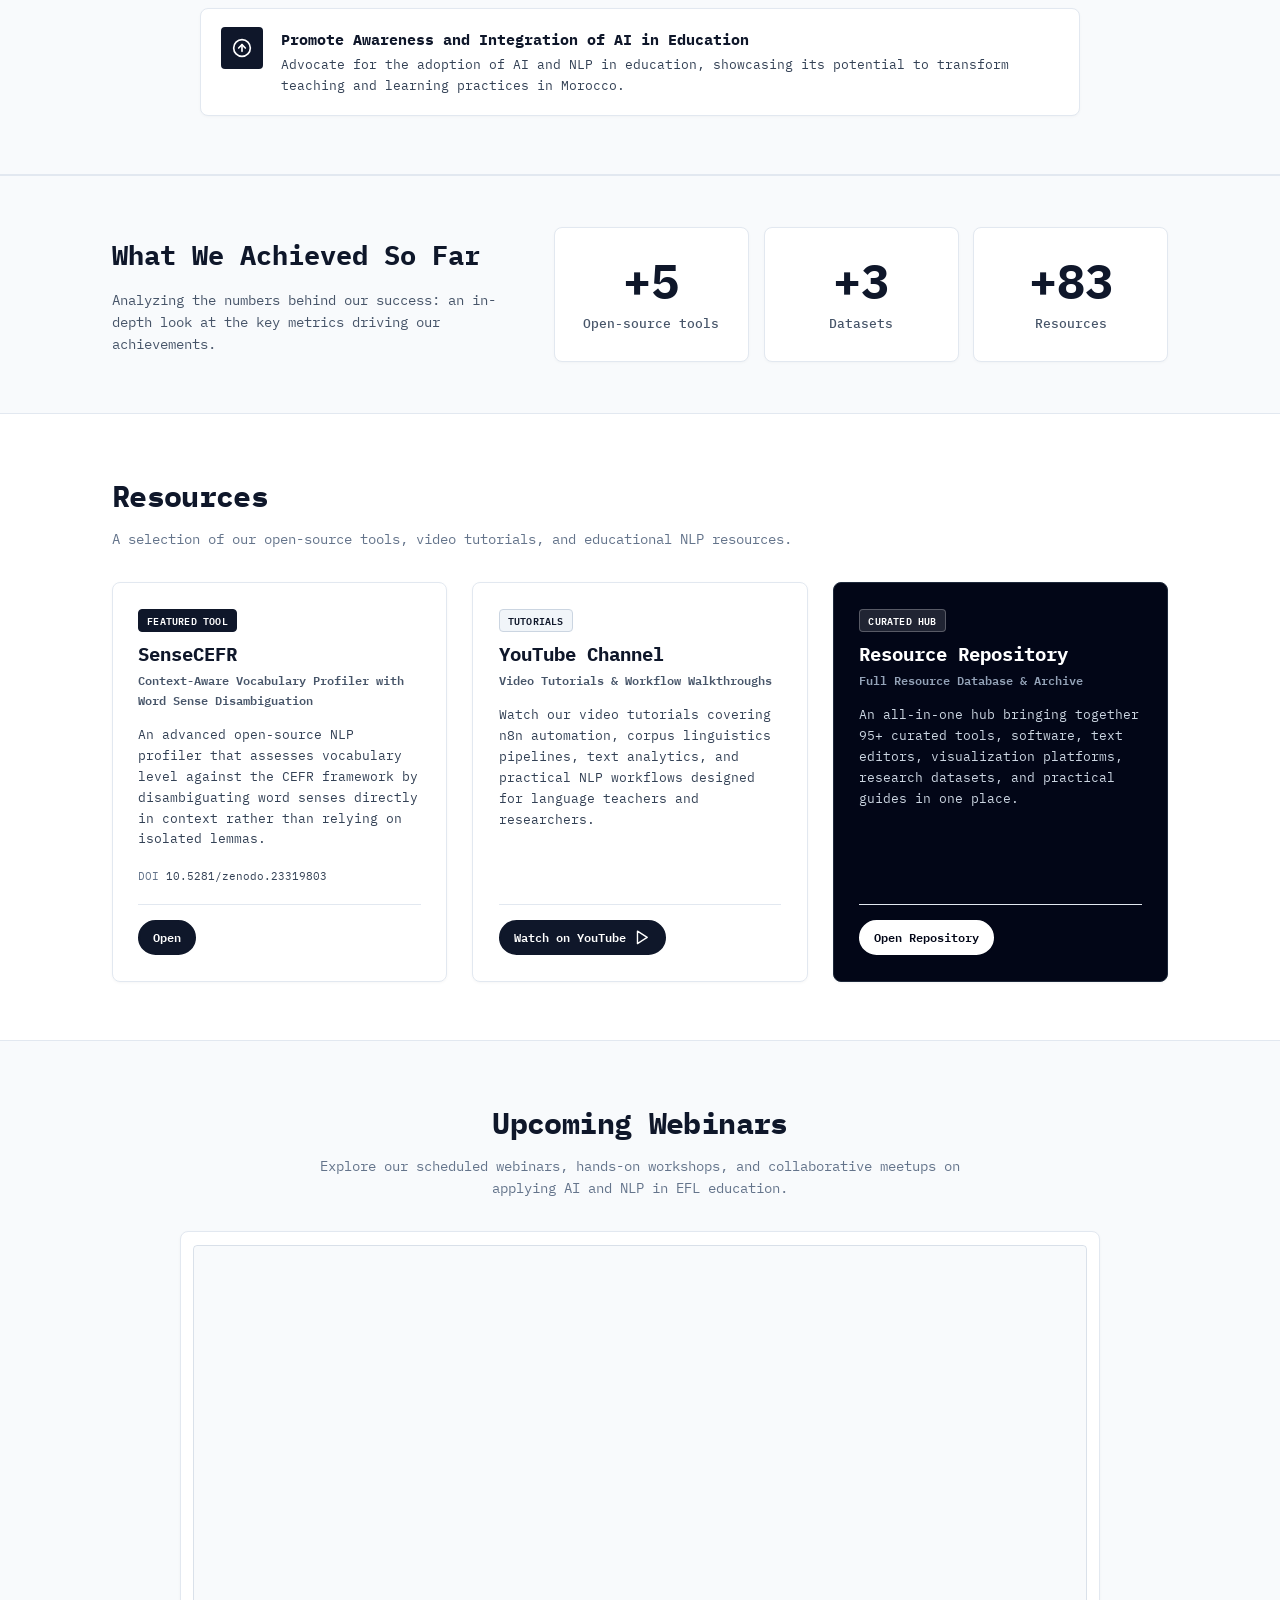
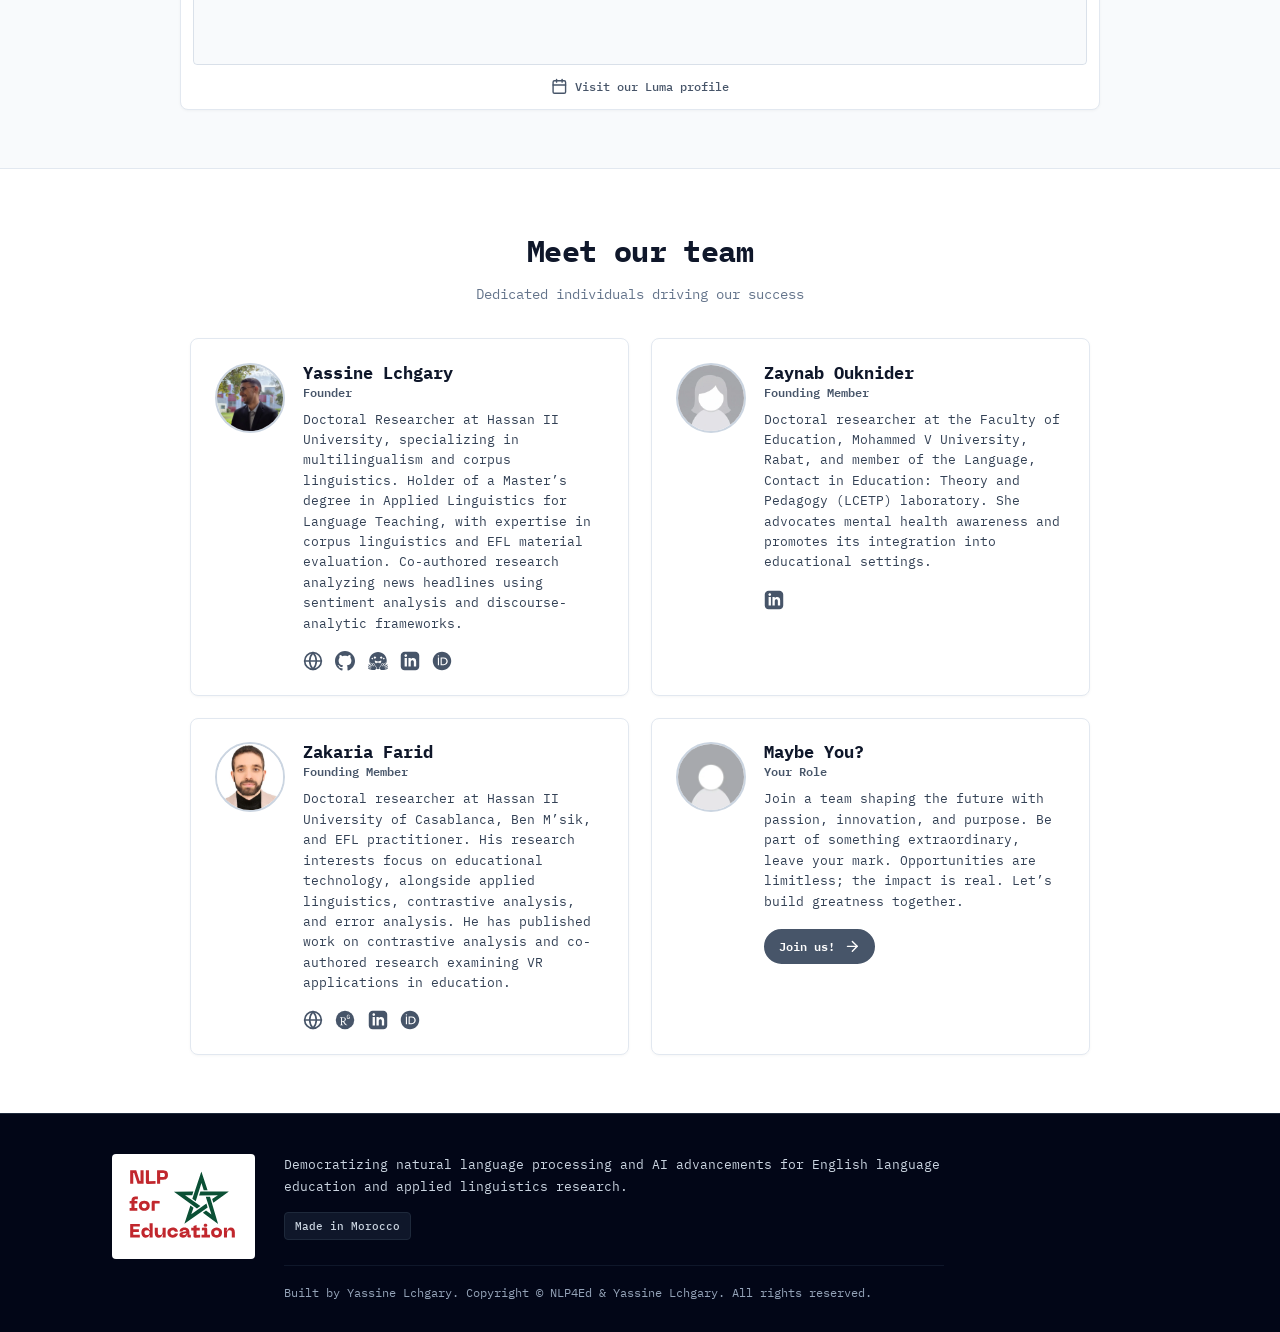
==== commit 9d0719ec: "add hugging face links and new resources" ====
--- a/index.html
+++ b/index.html
@@ -156,11 +156,14 @@
 
       <div class="nav-actions">
         <div class="social-links" aria-label="Social Profiles">
+          <a href="https://github.com/NLP4Ed" target="_blank" rel="noopener noreferrer" class="social-icon-btn" aria-label="GitHub">
+            <svg class="icon icon-filled" viewBox="0 0 24 24"><path d="M12 0c-6.626 0-12 5.373-12 12 0 5.302 3.438 9.8 8.207 11.387.599.111.793-.261.793-.577v-2.234c-3.338.726-4.033-1.416-4.033-1.416-.546-1.387-1.333-1.756-1.333-1.756-1.089-.745.083-.729.083-.729 1.205.084 1.839 1.237 1.839 1.237 1.07 1.834 2.807 1.304 3.492.997.107-.775.418-1.305.762-1.604-2.665-.305-5.467-1.334-5.467-5.931 0-1.311.469-2.381 1.236-3.221-.124-.303-.535-1.524.117-3.176 0 0 1.008-.322 3.301 1.23.957-.266 1.983-.399 3.003-.404 1.02.005 2.047.138 3.006.404 2.291-1.552 3.297-1.23 3.297-1.23.653 1.653.242 2.874.118 3.176.77.84 1.235 1.911 1.235 3.221 0 4.609-2.807 5.624-5.479 5.921.43.372.823 1.102.823 2.222v3.293c0 .319.192.694.801.576 4.765-1.589 8.199-6.086 8.199-11.386 0-6.627-5.373-12-12-12z"/></svg>
+          </a>
+          <a href="https://huggingface.co/NLP4Ed" target="_blank" rel="noopener noreferrer" class="social-icon-btn" aria-label="Hugging Face">
+            <svg class="icon icon-filled" viewBox="0 0 24 24" aria-hidden="true"><path d="M12.025 1.13c-5.77 0-10.449 4.647-10.449 10.378 0 1.112.178 2.181.503 3.185.064-.222.203-.444.416-.577a.96.96 0 0 1 .524-.15c.293 0 .584.124.84.284.278.173.48.408.71.694.226.282.458.611.684.951v-.014c.017-.324.106-.622.264-.874s.403-.487.762-.543c.3-.047.596.06.787.203s.31.313.4.467c.15.257.212.468.233.542.01.026.653 1.552 1.657 2.54.616.605 1.01 1.223 1.082 1.912.055.537-.096 1.059-.38 1.572.637.121 1.294.187 1.967.187.657 0 1.298-.063 1.921-.178-.287-.517-.44-1.041-.384-1.581.07-.69.465-1.307 1.081-1.913 1.004-.987 1.647-2.513 1.657-2.539.021-.074.083-.285.233-.542.09-.154.208-.323.4-.467a1.08 1.08 0 0 1 .787-.203c.359.056.604.29.762.543s.247.55.265.874v.015c.225-.34.457-.67.683-.952.23-.286.432-.52.71-.694.257-.16.547-.284.84-.285a.97.97 0 0 1 .524.151c.228.143.373.388.43.625l.006.04a10.3 10.3 0 0 0 .534-3.273c0-5.731-4.678-10.378-10.449-10.378M8.327 6.583a1.5 1.5 0 0 1 .713.174 1.487 1.487 0 0 1 .617 2.013c-.183.343-.762-.214-1.102-.094-.38.134-.532.914-.917.71a1.487 1.487 0 0 1 .69-2.803m7.486 0a1.487 1.487 0 0 1 .689 2.803c-.385.204-.536-.576-.916-.71-.34-.12-.92.437-1.103.094a1.487 1.487 0 0 1 .617-2.013 1.5 1.5 0 0 1 .713-.174m-10.68 1.55a.96.96 0 1 1 0 1.921.96.96 0 0 1 0-1.92m13.838 0a.96.96 0 1 1 0 1.92.96.96 0 0 1 0-1.92M8.489 11.458c.588.01 1.965 1.157 3.572 1.164 1.607-.007 2.984-1.155 3.572-1.164.196-.003.305.12.305.454 0 .886-.424 2.328-1.563 3.202-.22-.756-1.396-1.366-1.63-1.32q-.011.001-.02.006l-.044.026-.01.008-.03.024q-.018.017-.035.036l-.032.04a1 1 0 0 0-.058.09l-.014.025q-.049.088-.11.19a1 1 0 0 1-.083.116 1.2 1.2 0 0 1-.173.18q-.035.029-.075.058a1.3 1.3 0 0 1-.251-.243 1 1 0 0 1-.076-.107c-.124-.193-.177-.363-.337-.444-.034-.016-.104-.008-.2.022q-.094.03-.216.087-.06.028-.125.063l-.13.074q-.067.04-.136.086a3 3 0 0 0-.135.096 3 3 0 0 0-.26.219 2 2 0 0 0-.12.121 2 2 0 0 0-.106.128l-.002.002a2 2 0 0 0-.09.132l-.001.001a1.2 1.2 0 0 0-.105.212q-.013.036-.024.073c-1.139-.875-1.563-2.317-1.563-3.203 0-.334.109-.457.305-.454m.836 10.354c.824-1.19.766-2.082-.365-3.194-1.13-1.112-1.789-2.738-1.789-2.738s-.246-.945-.806-.858-.97 1.499.202 2.362c1.173.864-.233 1.45-.685.64-.45-.812-1.683-2.896-2.322-3.295s-1.089-.175-.938.647 2.822 2.813 2.562 3.244-1.176-.506-1.176-.506-2.866-2.567-3.49-1.898.473 1.23 2.037 2.16c1.564.932 1.686 1.178 1.464 1.53s-3.675-2.511-4-1.297c-.323 1.214 3.524 1.567 3.287 2.405-.238.839-2.71-1.587-3.216-.642-.506.946 3.49 2.056 3.522 2.064 1.29.33 4.568 1.028 5.713-.624m5.349 0c-.824-1.19-.766-2.082.365-3.194 1.13-1.112 1.789-2.738 1.789-2.738s.246-.945.806-.858.97 1.499-.202 2.362c-1.173.864.233 1.45.685.64.451-.812 1.683-2.896 2.322-3.295s1.089-.175.938.647-2.822 2.813-2.562 3.244 1.176-.506 1.176-.506 2.866-2.567 3.49-1.898-.473 1.23-2.037 2.16c-1.564.932-1.686 1.178-1.464 1.53s3.675-2.511 4-1.297c.323 1.214-3.524 1.567-3.287 2.405.238.839 2.71-1.587 3.216-.642.506.946-3.49 2.056-3.522 2.064-1.29.33-4.568 1.028-5.713-.624"/></svg>
+          </a>
           <a href="https://www.linkedin.com/company/nlp4ed/" target="_blank" rel="noopener noreferrer" class="social-icon-btn" aria-label="LinkedIn">
             <svg class="icon icon-filled" viewBox="-1 -1 26 26"><path d="M19 0h-14c-2.761 0-5 2.239-5 5v14c0 2.761 2.239 5 5 5h14c2.762 0 5-2.239 5-5v-14c0-2.761-2.238-5-5-5zm-11 19h-3v-11h3v11zm-1.5-12.268c-.966 0-1.75-.79-1.75-1.764s.784-1.764 1.75-1.764 1.75.79 1.75 1.764-.783 1.764-1.75 1.764zm13.5 12.268h-3v-5.604c0-3.368-4-3.113-4 0v5.604h-3v-11h3v1.765c1.396-2.586 7-2.777 7 2.476v6.759z"/></svg>
-          </a>
-          <a href="https://github.com/NLP4Ed" target="_blank" rel="noopener noreferrer" class="social-icon-btn" aria-label="GitHub">
-            <svg class="icon icon-filled" viewBox="0 0 24 24"><path d="M12 0c-6.626 0-12 5.373-12 12 0 5.302 3.438 9.8 8.207 11.387.599.111.793-.261.793-.577v-2.234c-3.338.726-4.033-1.416-4.033-1.416-.546-1.387-1.333-1.756-1.333-1.756-1.089-.745.083-.729.083-.729 1.205.084 1.839 1.237 1.839 1.237 1.07 1.834 2.807 1.304 3.492.997.107-.775.418-1.305.762-1.604-2.665-.305-5.467-1.334-5.467-5.931 0-1.311.469-2.381 1.236-3.221-.124-.303-.535-1.524.117-3.176 0 0 1.008-.322 3.301 1.23.957-.266 1.983-.399 3.003-.404 1.02.005 2.047.138 3.006.404 2.291-1.552 3.297-1.23 3.297-1.23.653 1.653.242 2.874.118 3.176.77.84 1.235 1.911 1.235 3.221 0 4.609-2.807 5.624-5.479 5.921.43.372.823 1.102.823 2.222v3.293c0 .319.192.694.801.576 4.765-1.589 8.199-6.086 8.199-11.386 0-6.627-5.373-12-12-12z"/></svg>
           </a>
           <a href="https://www.youtube.com/@NLP4Ed" target="_blank" rel="noopener noreferrer" class="social-icon-btn" aria-label="YouTube">
             <svg class="icon icon-filled" viewBox="-1 -1 26 26"><path d="M19.615 3.184c-3.604-.246-11.631-.245-15.23 0-3.897.266-4.356 2.62-4.385 8.816.029 6.185.484 8.549 4.385 8.816 3.6.245 11.626.246 15.23 0 3.897-.266 4.356-2.62 4.385-8.816-.029-6.185-.484-8.549-4.385-8.816zm-10.615 12.816v-8l8 3.993-8 4.007z"/></svg>
@@ -502,6 +505,9 @@
                 <a href="https://github.com/yassinelchgary" target="_blank" rel="noopener noreferrer" class="team-social-link" aria-label="GitHub" title="GitHub">
                   <svg viewBox="0 0 24 24" fill="currentColor" aria-hidden="true"><path d="M12 0c-6.626 0-12 5.373-12 12 0 5.302 3.438 9.8 8.207 11.387.599.111.793-.261.793-.577v-2.234c-3.338.726-4.033-1.416-4.033-1.416-.546-1.387-1.333-1.756-1.333-1.756-1.089-.745.083-.729.083-.729 1.205.084 1.839 1.237 1.839 1.237 1.07 1.834 2.807 1.304 3.492.997.107-.775.418-1.305.762-1.604-2.665-.305-5.467-1.334-5.467-5.931 0-1.311.469-2.381 1.236-3.221-.124-.303-.535-1.524.117-3.176 0 0 1.008-.322 3.301 1.23.957-.266 1.983-.399 3.003-.404 1.02.005 2.047.138 3.006.404 2.291-1.552 3.297-1.23 3.297-1.23.653 1.653.242 2.874.118 3.176.77.84 1.235 1.911 1.235 3.221 0 4.609-2.807 5.624-5.479 5.921.43.372.823 1.102.823 2.222v3.293c0 .319.192.694.801.576 4.765-1.589 8.199-6.086 8.199-11.386 0-6.627-5.373-12-12-12z"/></svg>
                 </a>
+                <a href="https://huggingface.co/yassinelchgary" target="_blank" rel="noopener noreferrer" class="team-social-link" aria-label="Hugging Face" title="Hugging Face">
+                  <svg viewBox="0 0 24 24" fill="currentColor" aria-hidden="true"><path d="M12.025 1.13c-5.77 0-10.449 4.647-10.449 10.378 0 1.112.178 2.181.503 3.185.064-.222.203-.444.416-.577a.96.96 0 0 1 .524-.15c.293 0 .584.124.84.284.278.173.48.408.71.694.226.282.458.611.684.951v-.014c.017-.324.106-.622.264-.874s.403-.487.762-.543c.3-.047.596.06.787.203s.31.313.4.467c.15.257.212.468.233.542.01.026.653 1.552 1.657 2.54.616.605 1.01 1.223 1.082 1.912.055.537-.096 1.059-.38 1.572.637.121 1.294.187 1.967.187.657 0 1.298-.063 1.921-.178-.287-.517-.44-1.041-.384-1.581.07-.69.465-1.307 1.081-1.913 1.004-.987 1.647-2.513 1.657-2.539.021-.074.083-.285.233-.542.09-.154.208-.323.4-.467a1.08 1.08 0 0 1 .787-.203c.359.056.604.29.762.543s.247.55.265.874v.015c.225-.34.457-.67.683-.952.23-.286.432-.52.71-.694.257-.16.547-.284.84-.285a.97.97 0 0 1 .524.151c.228.143.373.388.43.625l.006.04a10.3 10.3 0 0 0 .534-3.273c0-5.731-4.678-10.378-10.449-10.378M8.327 6.583a1.5 1.5 0 0 1 .713.174 1.487 1.487 0 0 1 .617 2.013c-.183.343-.762-.214-1.102-.094-.38.134-.532.914-.917.71a1.487 1.487 0 0 1 .69-2.803m7.486 0a1.487 1.487 0 0 1 .689 2.803c-.385.204-.536-.576-.916-.71-.34-.12-.92.437-1.103.094a1.487 1.487 0 0 1 .617-2.013 1.5 1.5 0 0 1 .713-.174m-10.68 1.55a.96.96 0 1 1 0 1.921.96.96 0 0 1 0-1.92m13.838 0a.96.96 0 1 1 0 1.92.96.96 0 0 1 0-1.92M8.489 11.458c.588.01 1.965 1.157 3.572 1.164 1.607-.007 2.984-1.155 3.572-1.164.196-.003.305.12.305.454 0 .886-.424 2.328-1.563 3.202-.22-.756-1.396-1.366-1.63-1.32q-.011.001-.02.006l-.044.026-.01.008-.03.024q-.018.017-.035.036l-.032.04a1 1 0 0 0-.058.09l-.014.025q-.049.088-.11.19a1 1 0 0 1-.083.116 1.2 1.2 0 0 1-.173.18q-.035.029-.075.058a1.3 1.3 0 0 1-.251-.243 1 1 0 0 1-.076-.107c-.124-.193-.177-.363-.337-.444-.034-.016-.104-.008-.2.022q-.094.03-.216.087-.06.028-.125.063l-.13.074q-.067.04-.136.086a3 3 0 0 0-.135.096 3 3 0 0 0-.26.219 2 2 0 0 0-.12.121 2 2 0 0 0-.106.128l-.002.002a2 2 0 0 0-.09.132l-.001.001a1.2 1.2 0 0 0-.105.212q-.013.036-.024.073c-1.139-.875-1.563-2.317-1.563-3.203 0-.334.109-.457.305-.454m.836 10.354c.824-1.19.766-2.082-.365-3.194-1.13-1.112-1.789-2.738-1.789-2.738s-.246-.945-.806-.858-.97 1.499.202 2.362c1.173.864-.233 1.45-.685.64-.45-.812-1.683-2.896-2.322-3.295s-1.089-.175-.938.647 2.822 2.813 2.562 3.244-1.176-.506-1.176-.506-2.866-2.567-3.49-1.898.473 1.23 2.037 2.16c1.564.932 1.686 1.178 1.464 1.53s-3.675-2.511-4-1.297c-.323 1.214 3.524 1.567 3.287 2.405-.238.839-2.71-1.587-3.216-.642-.506.946 3.49 2.056 3.522 2.064 1.29.33 4.568 1.028 5.713-.624m5.349 0c-.824-1.19-.766-2.082.365-3.194 1.13-1.112 1.789-2.738 1.789-2.738s.246-.945.806-.858.97 1.499-.202 2.362c-1.173.864.233 1.45.685.64.451-.812 1.683-2.896 2.322-3.295s1.089-.175.938.647-2.822 2.813-2.562 3.244 1.176-.506 1.176-.506 2.866-2.567 3.49-1.898-.473 1.23-2.037 2.16c-1.564.932-1.686 1.178-1.464 1.53s3.675-2.511 4-1.297c.323 1.214-3.524 1.567-3.287 2.405.238.839 2.71-1.587 3.216-.642.506.946-3.49 2.056-3.522 2.064-1.29.33-4.568 1.028-5.713-.624"/></svg>
+                </a>
                 <a href="https://linkedin.com/in/yassine-lchgary" target="_blank" rel="noopener noreferrer" class="team-social-link" aria-label="LinkedIn" title="LinkedIn">
                   <svg viewBox="-1 -1 26 26" fill="currentColor" aria-hidden="true"><path d="M19 0h-14c-2.761 0-5 2.239-5 5v14c0 2.761 2.239 5 5 5h14c2.762 0 5-2.239 5-5v-14c0-2.761-2.238-5-5-5zm-11 19h-3v-11h3v11zm-1.5-12.268c-.966 0-1.75-.79-1.75-1.764s.784-1.764 1.75-1.764 1.75.79 1.75 1.764-.783 1.764-1.75 1.764zm13.5 12.268h-3v-5.604c0-3.368-4-3.113-4 0v5.604h-3v-11h3v1.765c1.396-2.586 7-2.777 7 2.476v6.759z"/></svg>
                 </a>
